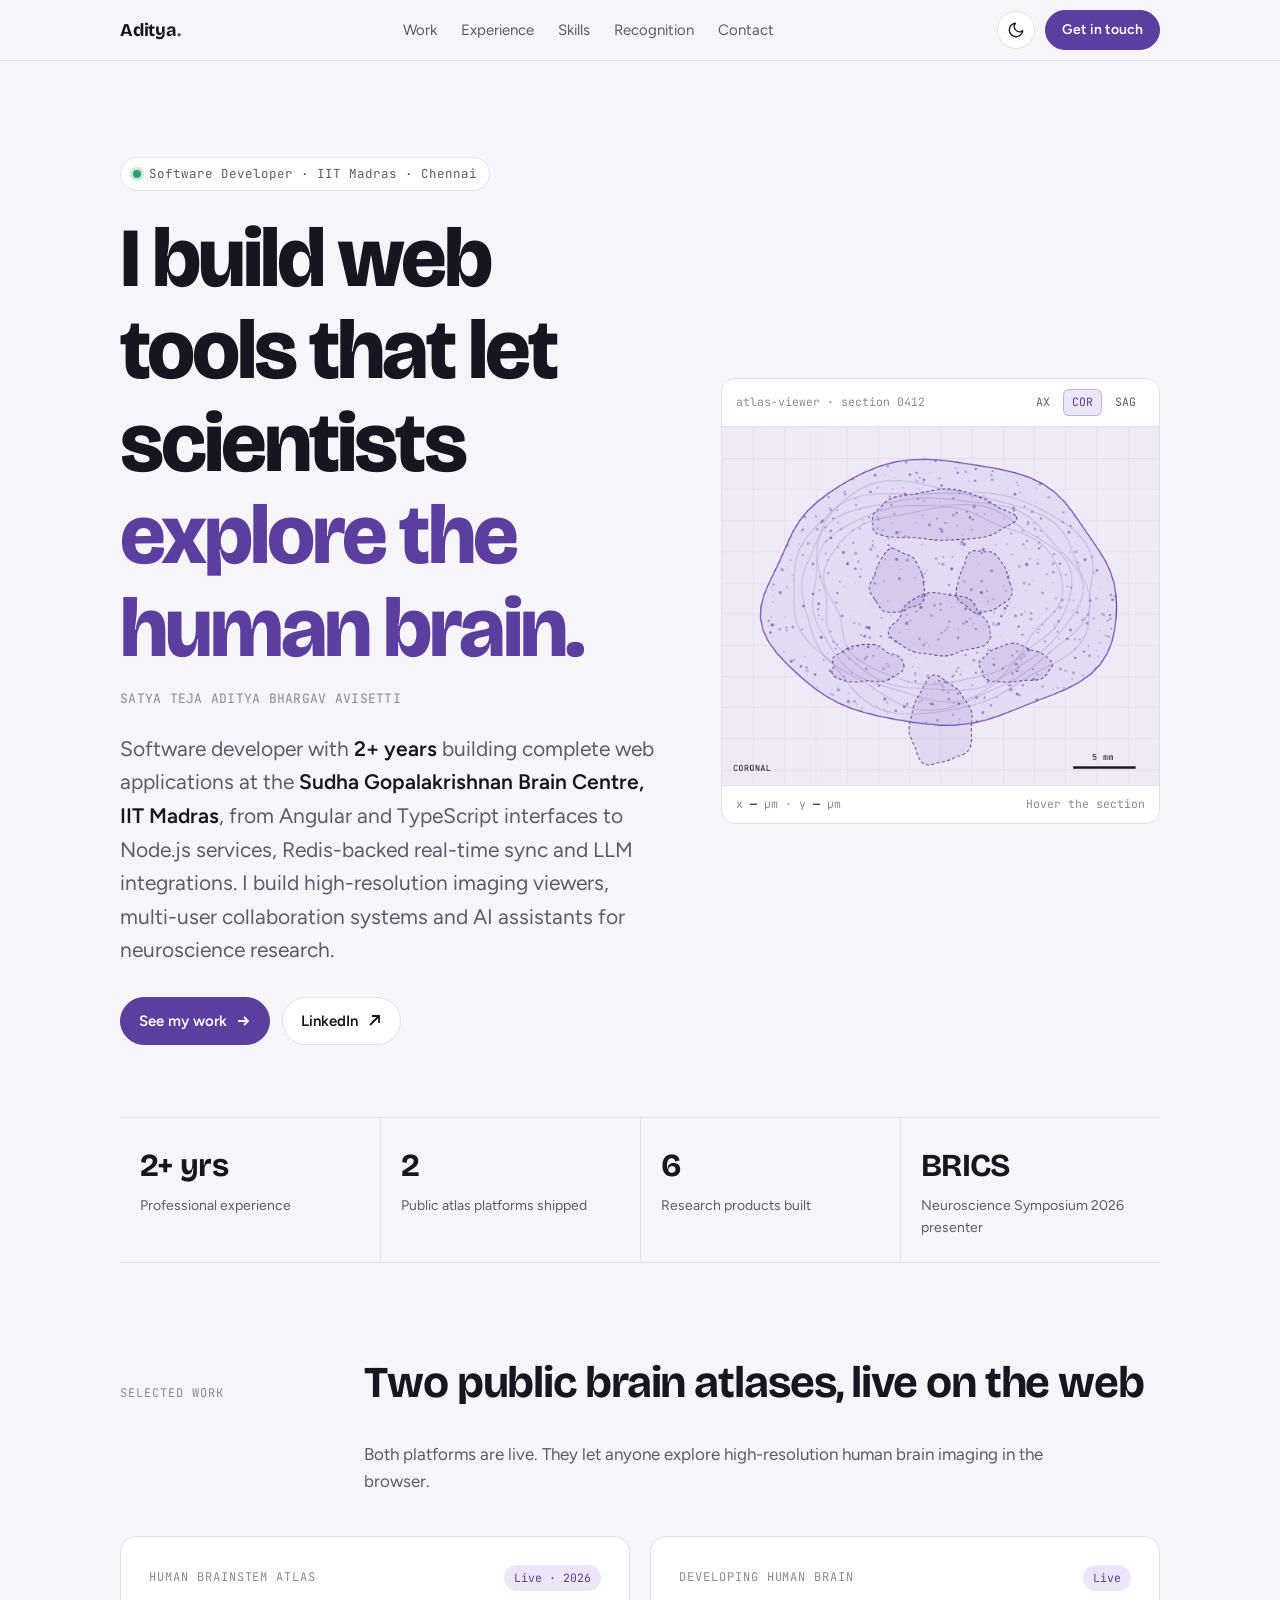
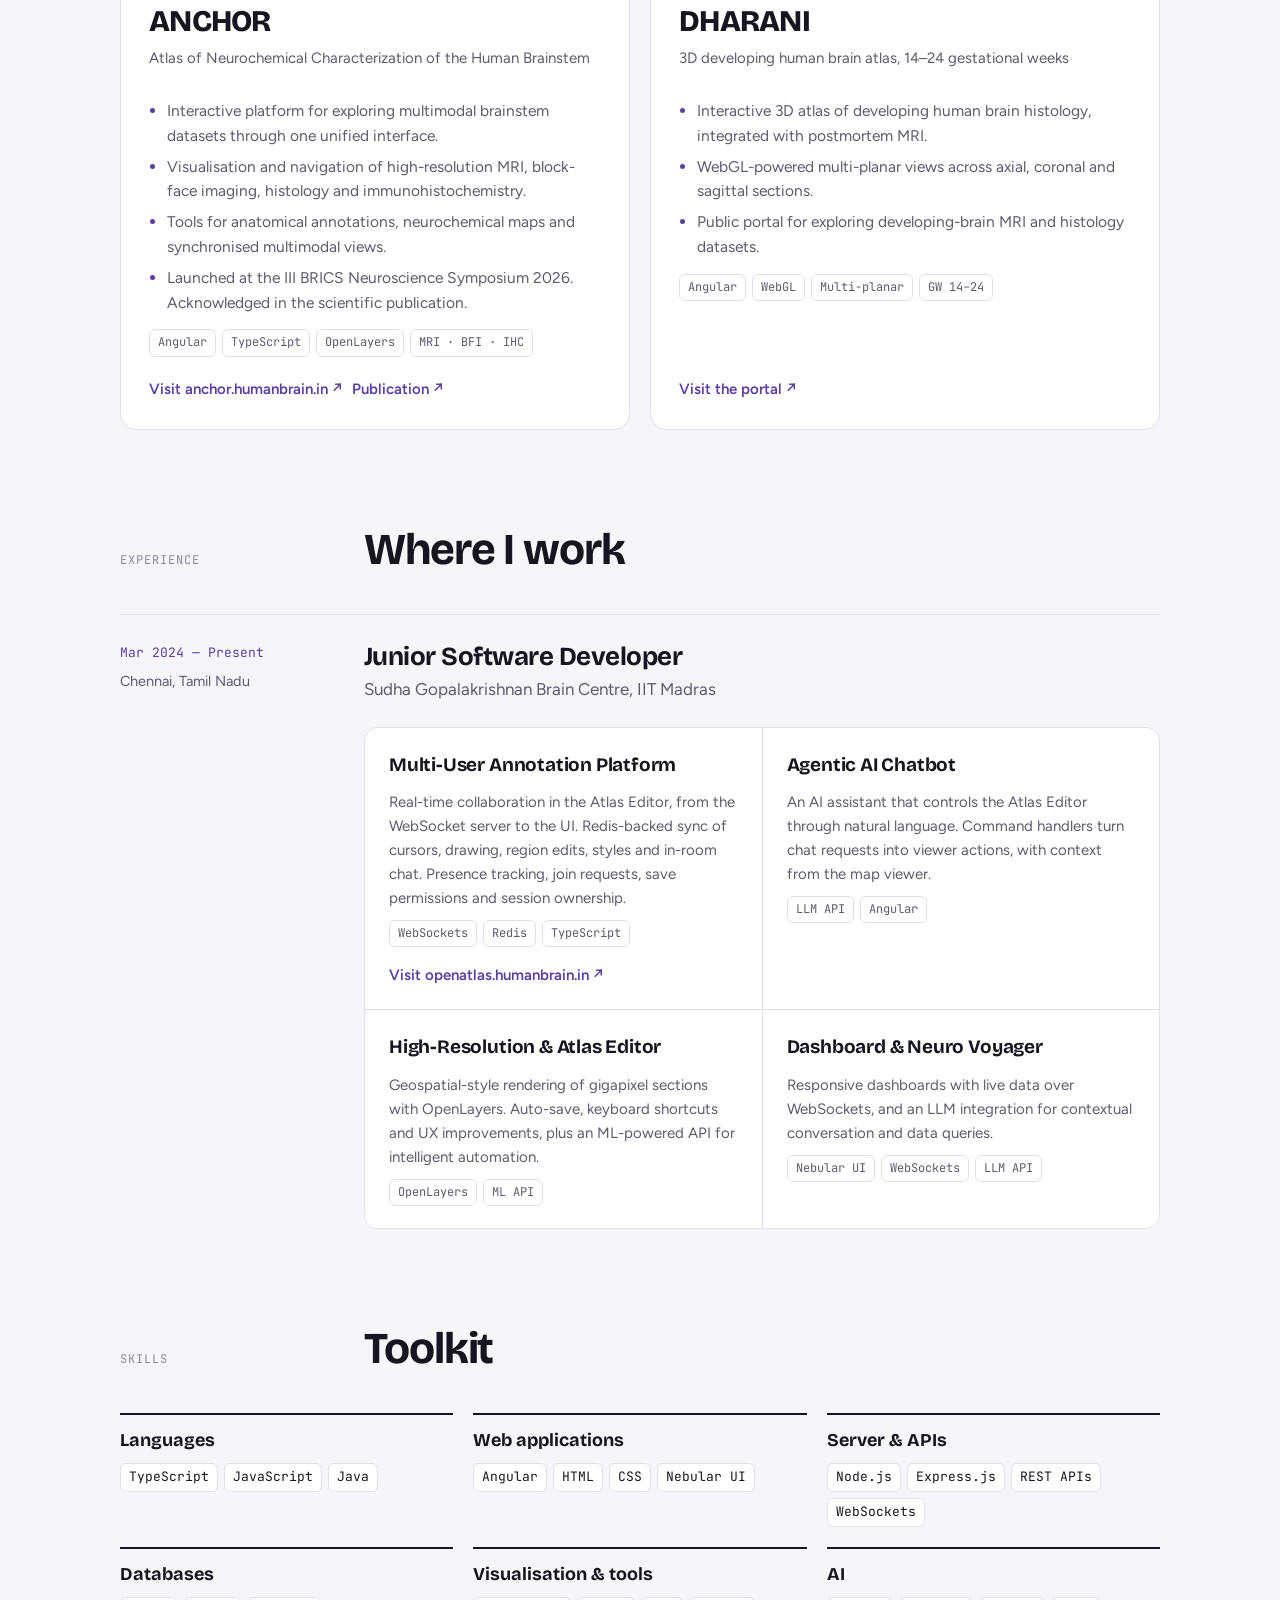
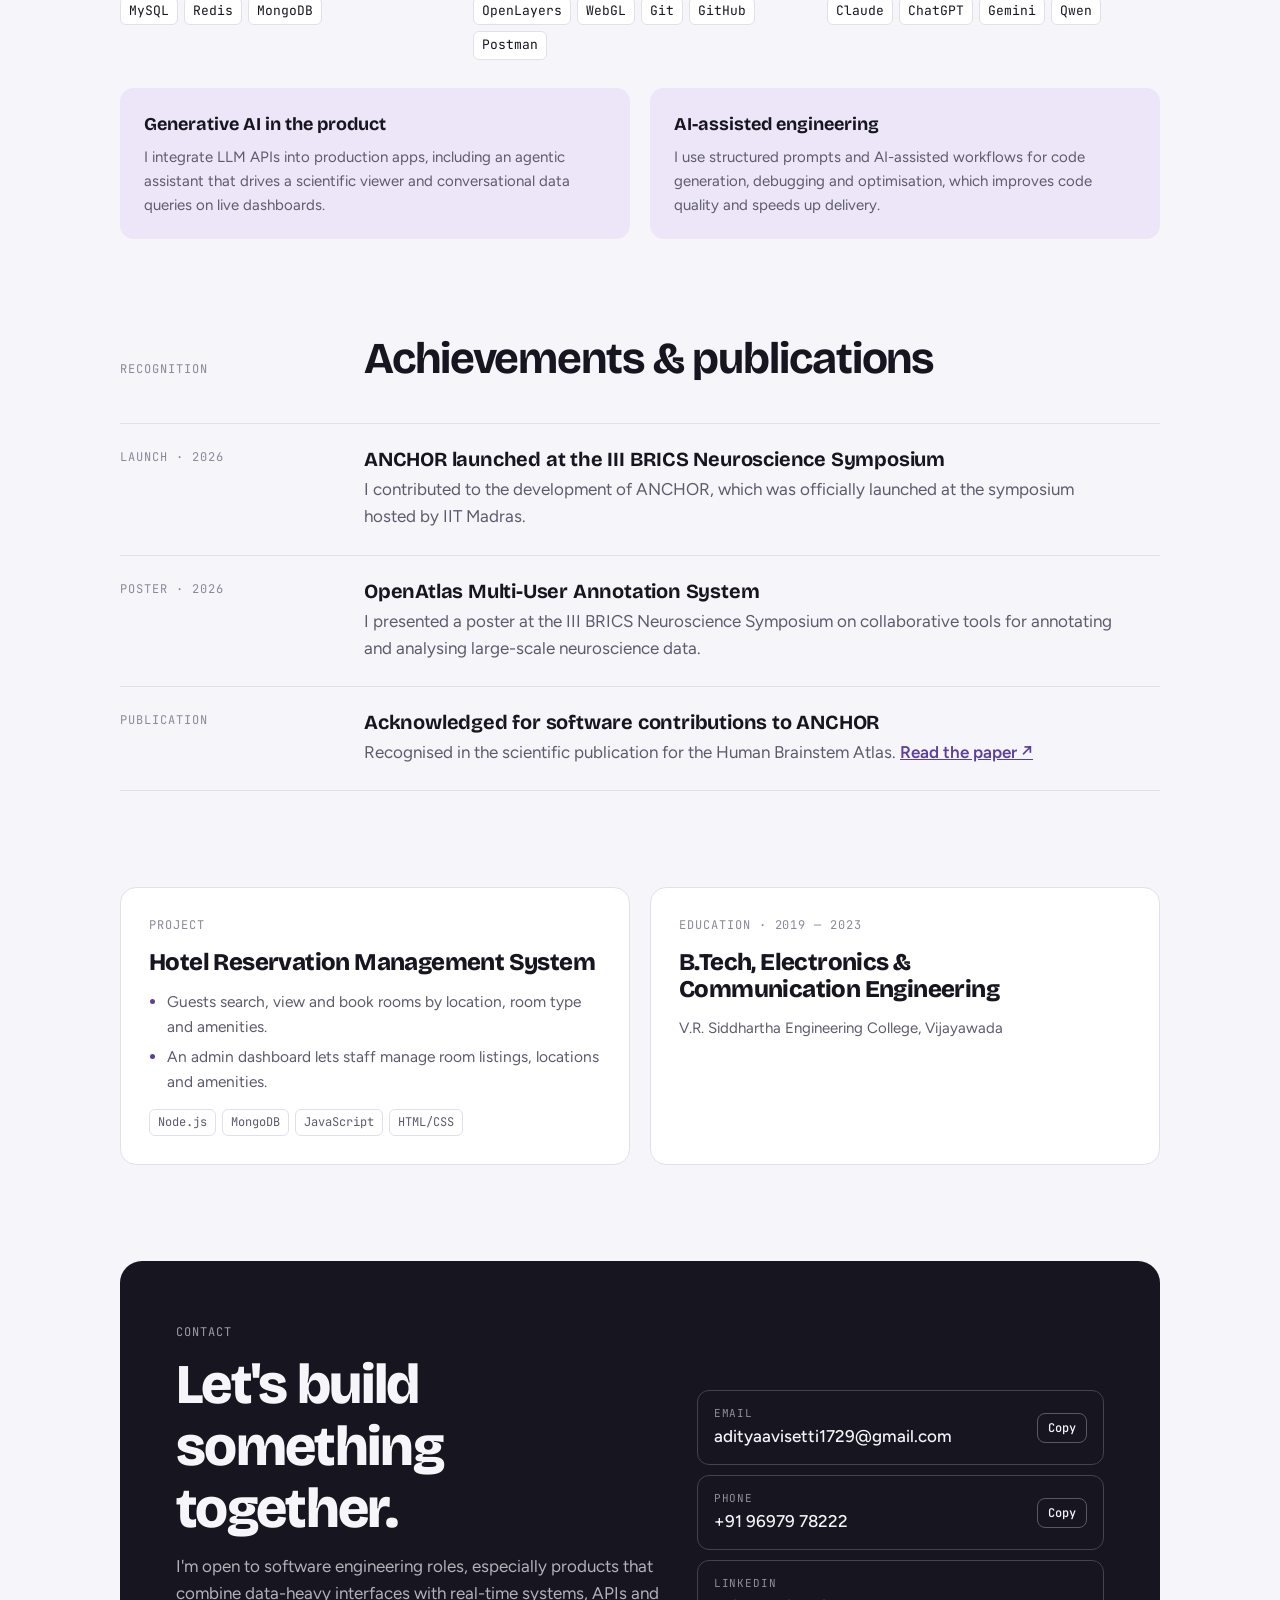
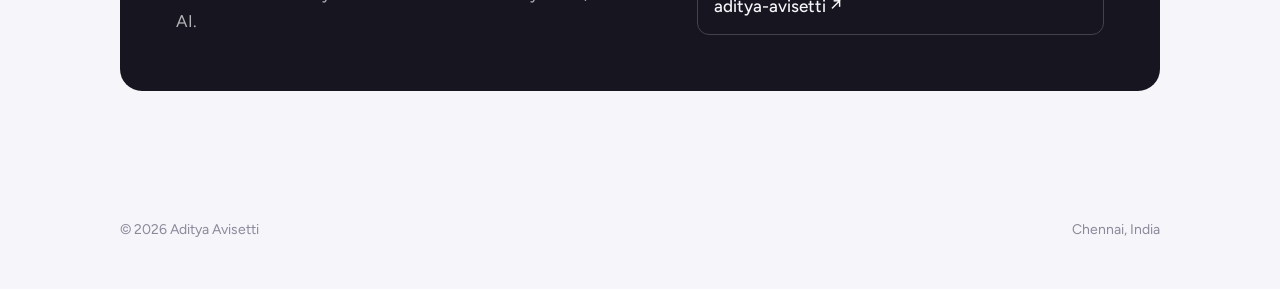
==== index.html @ 3a6e8592 "first commit" ====
<!doctype html>
<html lang="en">
<head>
<meta charset="utf-8">
<meta name="viewport" content="width=device-width, initial-scale=1, viewport-fit=cover">
<title>Aditya Avisetti</title>
<meta name="description" content="Aditya Avisetti — Software Developer building interactive brain atlas platforms at IIT Madras.">
<link rel="preconnect" href="https://fonts.googleapis.com">
<link rel="preconnect" href="https://fonts.gstatic.com" crossorigin>
<link rel="stylesheet" href="https://fonts.googleapis.com/css2?family=Bricolage+Grotesque:opsz,wght@12..96,500;12..96,700;12..96,800&family=Figtree:wght@400;500;600&family=JetBrains+Mono:wght@400;500&display=swap">
<style>
:root{
  --bg:#F6F5F9; --surface:#FFFFFF; --ink:#17151F; --muted:#5E5A6E; --faint:#8C889B;
  --line:#E2DFEA; --accent:#5B3E9E; --accent-soft:#ECE6F8; --accent-ink:#FFFFFF;
  --stain:#6B4FB8; --tissue:#EFEAF7; --tissue-2:#E3DAF3;
  --display:"Bricolage Grotesque", "Segoe UI", system-ui, sans-serif;
  --body:"Figtree", "Segoe UI", system-ui, sans-serif;
  --mono:"JetBrains Mono", ui-monospace, Consolas, monospace;
  --maxw:1120px;
}
@media (prefers-color-scheme: dark){
  :root:not([data-theme="light"]){
    color-scheme:dark;
    --bg:#111016; --surface:#1A1822; --ink:#ECEAF2; --muted:#A9A4B8; --faint:#7C778C;
    --line:#2C2937; --accent:#A993E6; --accent-soft:#2A2340; --accent-ink:#141119;
    --stain:#9C85E0; --tissue:#1E1A2B; --tissue-2:#282238;
  }
}
:root[data-theme="dark"]{
  color-scheme:dark;
  --bg:#111016; --surface:#1A1822; --ink:#ECEAF2; --muted:#A9A4B8; --faint:#7C778C;
  --line:#2C2937; --accent:#A993E6; --accent-soft:#2A2340; --accent-ink:#141119;
  --stain:#9C85E0; --tissue:#1E1A2B; --tissue-2:#282238;
}
*{box-sizing:border-box}
html{scroll-behavior:smooth}
@media (prefers-reduced-motion: reduce){html{scroll-behavior:auto}}
body{margin:0;background:var(--bg);color:var(--ink);font-family:var(--body);font-size:17px;line-height:1.6;-webkit-font-smoothing:antialiased}
a{color:inherit}
a:focus-visible,button:focus-visible{outline:2px solid var(--accent);outline-offset:3px;border-radius:4px}
.wrap{max-width:var(--maxw);margin:0 auto;padding-inline:clamp(16px,4vw,40px)}
.label{font-family:var(--mono);font-size:12px;letter-spacing:.08em;text-transform:uppercase;color:var(--faint)}
h1,h2,h3{font-family:var(--display);text-wrap:balance;margin:0;line-height:1.1}

/* nav */
.nav{position:sticky;top:env(safe-area-inset-top,0px);z-index:10;background:color-mix(in srgb,var(--bg) 86%,transparent);backdrop-filter:blur(10px);border-bottom:1px solid var(--line)}
.nav .wrap{display:flex;align-items:center;justify-content:space-between;gap:16px;height:60px}
.brand{font-family:var(--display);font-weight:700;font-size:18px;text-decoration:none;letter-spacing:-.01em}
.brand span{color:var(--accent)}
.nav ul{display:flex;gap:24px;list-style:none;margin:0;padding:0;font-size:15px}
.nav ul a{text-decoration:none;color:var(--muted)}
.nav ul a:hover{color:var(--ink)}
.nav-right{display:flex;align-items:center;gap:10px}
.theme{width:38px;height:38px;border-radius:50%;border:1px solid var(--line);background:var(--surface);color:var(--ink);display:grid;place-items:center;cursor:pointer;padding:0;transition:border-color .15s}
.theme:hover{border-color:var(--accent)}
.theme svg{width:18px;height:18px}
.theme .sun{display:none}
:root[data-theme="dark"] .theme .sun{display:block}
:root[data-theme="dark"] .theme .moon{display:none}
@media (prefers-color-scheme: dark){:root:not([data-theme="light"]) .theme .sun{display:block}:root:not([data-theme="light"]) .theme .moon{display:none}}
@media (max-width:720px){.nav ul{display:none}}

/* buttons */
.btn{display:inline-flex;align-items:center;gap:8px;padding:11px 18px;border-radius:999px;font-weight:600;font-size:15px;text-decoration:none;border:1px solid var(--line);background:var(--surface);color:var(--ink);cursor:pointer;font-family:var(--body);transition:border-color .15s,transform .15s}
.btn:hover{border-color:var(--accent);transform:translateY(-1px)}
.btn.primary{background:var(--accent);color:var(--accent-ink);border-color:var(--accent)}
.btn svg{width:16px;height:16px}

/* hero */
.hero{padding-block:clamp(48px,8vw,96px) clamp(40px,6vw,72px)}
.hero-grid{display:grid;grid-template-columns:1.1fr .9fr;gap:clamp(32px,5vw,64px);align-items:center}
@media (max-width:880px){.hero-grid{grid-template-columns:1fr}}
.status{display:inline-flex;align-items:center;gap:8px;font-family:var(--mono);font-size:12.5px;color:var(--muted);padding:6px 12px;border:1px solid var(--line);border-radius:999px;background:var(--surface)}
.status i{width:8px;height:8px;border-radius:50%;background:#2E9E6B;box-shadow:0 0 0 3px color-mix(in srgb,#2E9E6B 25%,transparent)}
.hero h1{font-size:clamp(44px,7.4vw,84px);font-weight:800;letter-spacing:-.035em;margin-top:22px}
.hero h1 em{font-style:normal;color:var(--accent)}
.fullname{font-family:var(--mono);font-size:13px;color:var(--faint);margin-top:14px;letter-spacing:.02em}
.lede{font-size:clamp(18px,2vw,21px);color:var(--muted);max-width:34em;margin:22px 0 0}
.lede strong{color:var(--ink);font-weight:600}
.cta{display:flex;flex-wrap:wrap;gap:12px;margin-top:30px}

/* slide viewer */
.viewer{border:1px solid var(--line);border-radius:14px;background:var(--surface);overflow:hidden;max-width:100%}
.viewer-bar{display:flex;align-items:center;justify-content:space-between;gap:12px;padding:10px 14px;border-bottom:1px solid var(--line);font-family:var(--mono);font-size:11.5px;color:var(--faint)}
.planes{display:flex;gap:4px}
.planes button{font:inherit;color:var(--muted);background:none;border:1px solid transparent;border-radius:6px;padding:3px 8px;cursor:pointer}
.planes button[aria-pressed="true"]{background:var(--accent-soft);color:var(--accent);border-color:color-mix(in srgb,var(--accent) 30%,transparent)}
.viewer canvas{display:block;width:100%;aspect-ratio:1/0.82;cursor:crosshair;background:var(--tissue)}
.viewer-foot{display:flex;justify-content:space-between;gap:12px;padding:9px 14px;border-top:1px solid var(--line);font-family:var(--mono);font-size:11.5px;color:var(--faint);font-variant-numeric:tabular-nums}
.viewer-foot b{color:var(--ink);font-weight:500}

/* stats strip */
.facts{display:grid;grid-template-columns:repeat(4,1fr);border-top:1px solid var(--line);border-bottom:1px solid var(--line)}
.fact{padding:22px 20px;display:flex;flex-direction:column;gap:4px}
.fact + .fact{border-left:1px solid var(--line)}
.fact b{font-family:var(--display);font-size:clamp(24px,3vw,32px);font-weight:700;letter-spacing:-.02em}
.fact span{font-size:14px;color:var(--muted)}
@media (max-width:720px){.facts{grid-template-columns:1fr 1fr}.fact:nth-child(3){border-left:0}.fact:nth-child(n+3){border-top:1px solid var(--line)}}

/* sections */
section.block{padding-block:clamp(56px,8vw,96px)}
.head{display:grid;grid-template-columns:220px 1fr;gap:24px;margin-bottom:40px;align-items:baseline}
.head h2{font-size:clamp(30px,4vw,44px);font-weight:700;letter-spacing:-.025em}
.head p{grid-column:2;color:var(--muted);margin:10px 0 0;max-width:40em}
@media (max-width:720px){.head{grid-template-columns:1fr;gap:8px}.head p{grid-column:1}}

/* featured work */
.work{display:grid;grid-template-columns:1fr 1fr;gap:20px}
@media (max-width:820px){.work{grid-template-columns:1fr}}
.card{background:var(--surface);border:1px solid var(--line);border-radius:16px;padding:28px;display:flex;flex-direction:column;gap:14px;transition:border-color .2s}
.card:hover{border-color:color-mix(in srgb,var(--accent) 45%,var(--line))}
.card .top{display:flex;justify-content:space-between;align-items:center;gap:12px}
.pill{font-family:var(--mono);font-size:11.5px;padding:4px 10px;border-radius:999px;background:var(--accent-soft);color:var(--accent);white-space:nowrap}
.card h3{font-size:30px;font-weight:800;letter-spacing:-.025em}
.card .sub{color:var(--muted);font-size:15px;margin-top:-6px}
.card ul{margin:0;padding-left:18px;color:var(--muted);display:grid;gap:6px;font-size:15.5px}
.card ul li::marker{color:var(--accent)}
.tags{display:flex;flex-wrap:wrap;gap:6px}
.tag{font-family:var(--mono);font-size:12px;color:var(--muted);border:1px solid var(--line);border-radius:6px;padding:3px 8px}
.links{display:flex;flex-wrap:wrap;gap:10px;margin-top:auto;padding-top:6px}
.links a{font-weight:600;font-size:15px;color:var(--accent);text-decoration:none;display:inline-flex;align-items:center;gap:6px}
.links a:hover{text-decoration:underline;text-underline-offset:3px}

/* experience */
.role{display:grid;grid-template-columns:220px 1fr;gap:24px;border-top:1px solid var(--line);padding-top:28px}
@media (max-width:720px){.role{grid-template-columns:1fr;gap:10px}}
.role-meta .when{font-family:var(--mono);font-size:13px;color:var(--accent)}
.role-meta .where{color:var(--muted);font-size:14.5px;margin-top:6px}
.role h3{font-size:26px;font-weight:700;letter-spacing:-.02em}
.role .org{color:var(--muted);margin-top:4px}
.modules{display:grid;grid-template-columns:1fr 1fr;gap:1px;background:var(--line);border:1px solid var(--line);border-radius:14px;overflow:hidden;margin-top:24px}
@media (max-width:820px){.modules{grid-template-columns:1fr}}
.module{background:var(--surface);padding:22px 24px;display:flex;flex-direction:column;gap:10px}
.module h4{margin:0;font-family:var(--display);font-size:19px;font-weight:700;letter-spacing:-.01em}
.module p{margin:0;color:var(--muted);font-size:15px}

/* skills */
.skills{display:grid;grid-template-columns:repeat(3,1fr);gap:20px}
@media (max-width:880px){.skills{grid-template-columns:1fr 1fr}}
@media (max-width:560px){.skills{grid-template-columns:1fr}}
.skill{border-top:2px solid var(--ink);padding-top:16px}
.skill h3{font-size:18px;font-weight:700;margin-bottom:12px}
.skill .tags .tag{font-size:13px;color:var(--ink);background:var(--surface)}
.ai{margin-top:28px;display:grid;grid-template-columns:1fr 1fr;gap:20px}
@media (max-width:720px){.ai{grid-template-columns:1fr}}
.ai div{background:var(--accent-soft);border-radius:14px;padding:22px 24px}
.ai h4{margin:0 0 6px;font-family:var(--display);font-size:18px}
.ai p{margin:0;color:var(--muted);font-size:15px}

/* recognition */
.recog{display:grid;gap:0}
.rec{display:grid;grid-template-columns:220px 1fr;gap:24px;padding-block:24px;border-top:1px solid var(--line)}
.rec:last-child{border-bottom:1px solid var(--line)}
@media (max-width:720px){.rec{grid-template-columns:1fr;gap:6px}}
.rec h3{font-size:20px;font-weight:700;letter-spacing:-.01em}
.rec p{margin:6px 0 0;color:var(--muted);max-width:44em}
.rec a{color:var(--accent);font-weight:600}

/* side project + edu */
.duo{display:grid;grid-template-columns:1fr 1fr;gap:20px}
@media (max-width:820px){.duo{grid-template-columns:1fr}}

/* contact */
.contact{background:var(--ink);color:var(--bg);border-radius:22px;padding:clamp(28px,5vw,56px);display:grid;grid-template-columns:1.2fr 1fr;gap:32px;align-items:end}
@media (max-width:820px){.contact{grid-template-columns:1fr}}
.contact h2{font-size:clamp(34px,5vw,56px);font-weight:800;letter-spacing:-.03em}
.contact p{color:color-mix(in srgb,var(--bg) 70%,var(--ink));margin:14px 0 0;max-width:30em}
.clist{display:grid;gap:10px}
.crow{display:flex;align-items:center;justify-content:space-between;gap:12px;padding:14px 16px;border:1px solid color-mix(in srgb,var(--bg) 20%,var(--ink));border-radius:12px;min-width:0}
.crow .k{font-family:var(--mono);font-size:11px;letter-spacing:.08em;text-transform:uppercase;color:color-mix(in srgb,var(--bg) 55%,var(--ink))}
.crow .v{font-weight:500;overflow-wrap:anywhere;user-select:all}
.crow a.v{user-select:auto;text-decoration:none}
.crow a.v:hover{text-decoration:underline}
.copy{flex:none;font:500 12px var(--mono);background:none;color:var(--bg);border:1px solid color-mix(in srgb,var(--bg) 30%,var(--ink));border-radius:8px;padding:6px 10px;cursor:pointer}
.copy:hover{border-color:var(--bg)}
footer{padding-block:32px 48px;color:var(--faint);font-size:14px;display:flex;justify-content:space-between;flex-wrap:wrap;gap:12px}

.reveal{animation:rise .7s cubic-bezier(.2,.7,.2,1) both}
.reveal.d2{animation-delay:.08s}.reveal.d3{animation-delay:.16s}.reveal.d4{animation-delay:.24s}
@keyframes rise{from{transform:translateY(14px);opacity:.001}to{transform:none;opacity:1}}
@media (prefers-reduced-motion: reduce){.reveal{animation:none}}
</style>
</head>
<body>

<nav class="nav" aria-label="Primary">
  <div class="wrap">
    <a class="brand" href="#top">Aditya<span>.</span></a>
    <ul>
      <li><a href="#work">Work</a></li>
      <li><a href="#experience">Experience</a></li>
      <li><a href="#skills">Skills</a></li>
      <li><a href="#recognition">Recognition</a></li>
      <li><a href="#contact">Contact</a></li>
    </ul>
    <div class="nav-right">
      <button class="theme" type="button" id="theme-toggle" aria-label="Switch between light and dark theme">
        <svg class="moon" viewBox="0 0 24 24" fill="none" stroke="currentColor" stroke-width="1.8" stroke-linecap="round" stroke-linejoin="round"><path d="M21 12.8A9 9 0 1 1 11.2 3a7 7 0 0 0 9.8 9.8z"/></svg>
        <svg class="sun" viewBox="0 0 24 24" fill="none" stroke="currentColor" stroke-width="1.8" stroke-linecap="round"><circle cx="12" cy="12" r="4.2"/><path d="M12 2v2.2M12 19.8V22M4.2 4.2l1.6 1.6M18.2 18.2l1.6 1.6M2 12h2.2M19.8 12H22M4.2 19.8l1.6-1.6M18.2 5.8l1.6-1.6"/></svg>
      </button>
      <a class="btn primary" href="#contact" style="padding:8px 16px;font-size:14px">Get in touch</a>
    </div>
  </div>
</nav>

<header class="hero" id="top">
  <div class="wrap hero-grid">
    <div>
      <div class="status reveal"><i></i> Software Developer · IIT Madras · Chennai</div>
      <h1 class="reveal d2">I build web tools that let scientists <em>explore the human brain.</em></h1>
      <p class="fullname reveal d3">SATYA TEJA ADITYA BHARGAV AVISETTI</p>
      <p class="lede reveal d3">Software developer with <strong>2+ years</strong> building complete web applications at the <strong>Sudha Gopalakrishnan Brain Centre, IIT Madras</strong>, from Angular and TypeScript interfaces to Node.js services, Redis-backed real-time sync and LLM integrations. I build high-resolution imaging viewers, multi-user collaboration systems and AI assistants for neuroscience research.</p>
      <div class="cta reveal d4">
        <a class="btn primary" href="#work">See my work
          <svg viewBox="0 0 16 16" fill="none" stroke="currentColor" stroke-width="1.8"><path d="M3 8h10M9 4l4 4-4 4"/></svg></a>
        <a class="btn" href="https://linkedin.com/in/aditya-avisetti-073b13204/" target="_blank" rel="noopener">LinkedIn
          <svg viewBox="0 0 16 16" fill="none" stroke="currentColor" stroke-width="1.8"><path d="M6 3h7v7M13 3 4 12"/></svg></a>
      </div>
    </div>

    <figure class="viewer reveal d3" style="margin:0" aria-label="Interactive illustration of a brain section viewer">
      <div class="viewer-bar">
        <span>atlas-viewer · section 0412</span>
        <div class="planes" role="group" aria-label="Plane">
          <button type="button" id="p-ax" aria-pressed="false" data-plane="0">AX</button>
          <button type="button" id="p-cor" aria-pressed="true" data-plane="1">COR</button>
          <button type="button" id="p-sag" aria-pressed="false" data-plane="2">SAG</button>
        </div>
      </div>
      <canvas id="slide" width="560" height="460"></canvas>
      <div class="viewer-foot">
        <span>x <b id="cx">—</b> µm · y <b id="cy">—</b> µm</span>
        <span id="region">Hover the section</span>
      </div>
    </figure>
  </div>
</header>

<div class="wrap">
  <div class="facts">
    <div class="fact"><b>2+ yrs</b><span>Professional experience</span></div>
    <div class="fact"><b>2</b><span>Public atlas platforms shipped</span></div>
    <div class="fact"><b>6</b><span>Research products built</span></div>
    <div class="fact"><b>BRICS</b><span>Neuroscience Symposium 2026 presenter</span></div>
  </div>
</div>

<main>
<section class="block" id="work">
  <div class="wrap">
    <div class="head">
      <span class="label">Selected work</span>
      <div>
        <h2>Two public brain atlases, live on the web</h2>
      </div>
      <p>Both platforms are live. They let anyone explore high-resolution human brain imaging in the browser.</p>
    </div>
    <div class="work">
      <article class="card">
        <div class="top"><span class="label">Human Brainstem Atlas</span><span class="pill">Live · 2026</span></div>
        <h3>ANCHOR</h3>
        <p class="sub">Atlas of Neurochemical Characterization of the Human Brainstem</p>
        <ul>
          <li>Interactive platform for exploring multimodal brainstem datasets through one unified interface.</li>
          <li>Visualisation and navigation of high-resolution MRI, block-face imaging, histology and immunohistochemistry.</li>
          <li>Tools for anatomical annotations, neurochemical maps and synchronised multimodal views.</li>
          <li>Launched at the III BRICS Neuroscience Symposium 2026. Acknowledged in the scientific publication.</li>
        </ul>
        <div class="tags"><span class="tag">Angular</span><span class="tag">TypeScript</span><span class="tag">OpenLayers</span><span class="tag">MRI · BFI · IHC</span></div>
        <div class="links">
          <a href="https://anchor.humanbrain.in/" target="_blank" rel="noopener">Visit anchor.humanbrain.in ↗</a>
          <a href="https://doi.org/10.64898/2026.06.03.727794" target="_blank" rel="noopener">Publication ↗</a>
        </div>
      </article>
      <article class="card">
        <div class="top"><span class="label">Developing Human Brain</span><span class="pill">Live</span></div>
        <h3>DHARANI</h3>
        <p class="sub">3D developing human brain atlas, 14–24 gestational weeks</p>
        <ul>
          <li>Interactive 3D atlas of developing human brain histology, integrated with postmortem MRI.</li>
          <li>WebGL-powered multi-planar views across axial, coronal and sagittal sections.</li>
          <li>Public portal for exploring developing-brain MRI and histology datasets.</li>
        </ul>
        <div class="tags"><span class="tag">Angular</span><span class="tag">WebGL</span><span class="tag">Multi-planar</span><span class="tag">GW 14–24</span></div>
        <div class="links">
          <a href="https://brainportal.humanbrain.in/publicview/index.html" target="_blank" rel="noopener">Visit the portal ↗</a>
        </div>
      </article>
    </div>
  </div>
</section>

<section class="block" id="experience" style="padding-top:0">
  <div class="wrap">
    <div class="head">
      <span class="label">Experience</span>
      <h2>Where I work</h2>
    </div>
    <div class="role">
      <div class="role-meta">
        <div class="when">Mar 2024 — Present</div>
        <div class="where">Chennai, Tamil Nadu</div>
      </div>
      <div>
        <h3>Junior Software Developer</h3>
        <div class="org">Sudha Gopalakrishnan Brain Centre, IIT Madras</div>
        <div class="modules">
          <div class="module">
            <h4>Multi-User Annotation Platform</h4>
            <p>Real-time collaboration in the Atlas Editor, from the WebSocket server to the UI. Redis-backed sync of cursors, drawing, region edits, styles and in-room chat. Presence tracking, join requests, save permissions and session ownership.</p>
            <div class="tags"><span class="tag">WebSockets</span><span class="tag">Redis</span><span class="tag">TypeScript</span></div>
            <div class="links"><a href="https://openatlas.humanbrain.in/" target="_blank" rel="noopener">Visit openatlas.humanbrain.in ↗</a></div>
          </div>
          <div class="module">
            <h4>Agentic AI Chatbot</h4>
            <p>An AI assistant that controls the Atlas Editor through natural language. Command handlers turn chat requests into viewer actions, with context from the map viewer.</p>
            <div class="tags"><span class="tag">LLM API</span><span class="tag">Angular</span></div>
          </div>
          <div class="module">
            <h4>High-Resolution &amp; Atlas Editor</h4>
            <p>Geospatial-style rendering of gigapixel sections with OpenLayers. Auto-save, keyboard shortcuts and UX improvements, plus an ML-powered API for intelligent automation.</p>
            <div class="tags"><span class="tag">OpenLayers</span><span class="tag">ML API</span></div>
          </div>
          <div class="module">
            <h4>Dashboard &amp; Neuro Voyager</h4>
            <p>Responsive dashboards with live data over WebSockets, and an LLM integration for contextual conversation and data queries.</p>
            <div class="tags"><span class="tag">Nebular UI</span><span class="tag">WebSockets</span><span class="tag">LLM API</span></div>
          </div>
        </div>
      </div>
    </div>
  </div>
</section>

<section class="block" id="skills" style="padding-top:0">
  <div class="wrap">
    <div class="head">
      <span class="label">Skills</span>
      <h2>Toolkit</h2>
    </div>
    <div class="skills">
      <div class="skill"><h3>Languages</h3><div class="tags"><span class="tag">TypeScript</span><span class="tag">JavaScript</span><span class="tag">Java</span></div></div>
      <div class="skill"><h3>Web applications</h3><div class="tags"><span class="tag">Angular</span><span class="tag">HTML</span><span class="tag">CSS</span><span class="tag">Nebular UI</span></div></div>
      <div class="skill"><h3>Server &amp; APIs</h3><div class="tags"><span class="tag">Node.js</span><span class="tag">Express.js</span><span class="tag">REST APIs</span><span class="tag">WebSockets</span></div></div>
      <div class="skill"><h3>Databases</h3><div class="tags"><span class="tag">MySQL</span><span class="tag">Redis</span><span class="tag">MongoDB</span></div></div>
      <div class="skill"><h3>Visualisation &amp; tools</h3><div class="tags"><span class="tag">OpenLayers</span><span class="tag">WebGL</span><span class="tag">Git</span><span class="tag">GitHub</span><span class="tag">Postman</span></div></div>
      <div class="skill"><h3>AI</h3><div class="tags"><span class="tag">Claude</span><span class="tag">ChatGPT</span><span class="tag">Gemini</span><span class="tag">Qwen</span></div></div>
    </div>
    <div class="ai">
      <div><h4>Generative AI in the product</h4><p>I integrate LLM APIs into production apps, including an agentic assistant that drives a scientific viewer and conversational data queries on live dashboards.</p></div>
      <div><h4>AI-assisted engineering</h4><p>I use structured prompts and AI-assisted workflows for code generation, debugging and optimisation, which improves code quality and speeds up delivery.</p></div>
    </div>
  </div>
</section>

<section class="block" id="recognition" style="padding-top:0">
  <div class="wrap">
    <div class="head">
      <span class="label">Recognition</span>
      <h2>Achievements &amp; publications</h2>
    </div>
    <div class="recog">
      <div class="rec">
        <span class="label">Launch · 2026</span>
        <div><h3>ANCHOR launched at the III BRICS Neuroscience Symposium</h3>
        <p>I contributed to the development of ANCHOR, which was officially launched at the symposium hosted by IIT Madras.</p></div>
      </div>
      <div class="rec">
        <span class="label">Poster · 2026</span>
        <div><h3>OpenAtlas Multi-User Annotation System</h3>
        <p>I presented a poster at the III BRICS Neuroscience Symposium on collaborative tools for annotating and analysing large-scale neuroscience data.</p></div>
      </div>
      <div class="rec">
        <span class="label">Publication</span>
        <div><h3>Acknowledged for software contributions to ANCHOR</h3>
        <p>Recognised in the scientific publication for the Human Brainstem Atlas. <a href="https://doi.org/10.64898/2026.06.03.727794" target="_blank" rel="noopener">Read the paper ↗</a></p></div>
      </div>
    </div>
  </div>
</section>

<section class="block" style="padding-top:0">
  <div class="wrap duo">
    <article class="card">
      <span class="label">Project</span>
      <h3 style="font-size:24px">Hotel Reservation Management System</h3>
      <ul>
        <li>Guests search, view and book rooms by location, room type and amenities.</li>
        <li>An admin dashboard lets staff manage room listings, locations and amenities.</li>
      </ul>
      <div class="tags"><span class="tag">Node.js</span><span class="tag">MongoDB</span><span class="tag">JavaScript</span><span class="tag">HTML/CSS</span></div>
    </article>
    <article class="card">
      <span class="label">Education · 2019 — 2023</span>
      <h3 style="font-size:24px">B.Tech, Electronics &amp; Communication Engineering</h3>
      <p class="sub" style="margin:0">V.R. Siddhartha Engineering College, Vijayawada</p>
    </article>
  </div>
</section>

<section class="block" id="contact" style="padding-top:0">
  <div class="wrap">
    <div class="contact">
      <div>
        <span class="label" style="color:inherit;opacity:.6">Contact</span>
        <h2 style="margin-top:10px">Let's build something together.</h2>
        <p>I'm open to software engineering roles, especially products that combine data-heavy interfaces with real-time systems, APIs and AI.</p>
      </div>
      <div class="clist">
        <div class="crow"><div><div class="k">Email</div><div class="v" id="email">adityaavisetti1729@gmail.com</div></div><button class="copy" type="button" data-copy="email">Copy</button></div>
        <div class="crow"><div><div class="k">Phone</div><div class="v" id="phone">+91 96979 78222</div></div><button class="copy" type="button" data-copy="phone">Copy</button></div>
        <div class="crow"><div><div class="k">LinkedIn</div><a class="v" href="https://linkedin.com/in/aditya-avisetti-073b13204/" target="_blank" rel="noopener">aditya-avisetti ↗</a></div></div>
      </div>
    </div>
  </div>
</section>
</main>

<div class="wrap">
  <footer><span>© 2026 Aditya Avisetti</span><span>Chennai, India</span></footer>
</div>

<script>
(function(){
  // theme toggle
  var root=document.documentElement;
  try{var saved=localStorage.getItem('theme');if(saved==='light'||saved==='dark')root.setAttribute('data-theme',saved)}catch(e){}
  function isDark(){var t=root.getAttribute('data-theme');return t?t==='dark':matchMedia('(prefers-color-scheme: dark)').matches}
  document.getElementById('theme-toggle').addEventListener('click',function(){
    var next=isDark()?'light':'dark';root.setAttribute('data-theme',next);
    try{localStorage.setItem('theme',next)}catch(e){}
  });

  // copy buttons
  document.querySelectorAll('.copy').forEach(function(b){
    b.addEventListener('click',function(){
      var el=document.getElementById(b.dataset.copy), txt=el.textContent.trim();
      var done=function(){b.textContent='Copied';setTimeout(function(){b.textContent='Copy'},1600)};
      var fallback=function(){var r=document.createRange();r.selectNodeContents(el);var s=getSelection();s.removeAllRanges();s.addRange(r);b.textContent='Selected';setTimeout(function(){b.textContent='Copy'},1600)};
      try{navigator.clipboard.writeText(txt).then(done,fallback)}catch(e){fallback()}
    });
  });

  // slide viewer
  var cv=document.getElementById('slide'), ctx=cv.getContext('2d');
  var W=560,H=460,plane=1,mouse=null;
  var dpr=Math.min(window.devicePixelRatio||1,2);
  cv.width=W*dpr;cv.height=H*dpr;ctx.scale(dpr,dpr);
  function css(n){return getComputedStyle(document.documentElement).getPropertyValue(n).trim()}
  function rng(seed){return function(){seed=(seed*16807)%2147483647;return (seed-1)/2147483646}}

  // region outlines per plane: [name, cx, cy, rx, ry, wobble seed]
  var planes=[
    {name:'Axial',outer:[280,230,215,185],regions:[['Frontal cortex',280,110,120,55,3],['Thalamus',280,235,60,42,7],['Occipital cortex',280,360,105,45,11],['Lateral ventricle',225,210,22,55,5],['Lateral ventricle',335,210,22,55,6]]},
    {name:'Coronal',outer:[280,215,225,170],regions:[['Cingulate cortex',280,115,90,32,4],['Caudate nucleus',225,200,34,40,8],['Caudate nucleus',335,200,34,40,9],['Thalamus',280,255,62,40,2],['Hippocampus',185,305,46,24,12],['Hippocampus',375,305,46,24,13],['Brainstem',280,380,40,55,14]]},
    {name:'Sagittal',outer:[270,205,230,160],regions:[['Corpus callosum',270,175,120,20,21],['Thalamus',290,225,50,34,22],['Cerebellum',400,320,70,50,23],['Brainstem',320,350,32,70,24],['Frontal cortex',120,190,70,80,25]]}
  ];
  function blob(cx,cy,rx,ry,seed,wob){
    var r=rng(seed*997+13), k=[r()*6,r()*6,r()*6], pts=[];
    for(var i=0;i<=72;i++){var t=i/72*Math.PI*2;
      var w=1+wob*(Math.sin(3*t+k[0])*.5+Math.sin(5*t+k[1])*.3+Math.sin(8*t+k[2])*.2);
      pts.push([cx+Math.cos(t)*rx*w,cy+Math.sin(t)*ry*w])}
    return pts;
  }
  function path(p){ctx.beginPath();ctx.moveTo(p[0][0],p[0][1]);for(var i=1;i<p.length;i++)ctx.lineTo(p[i][0],p[i][1]);ctx.closePath()}
  function inside(p,x,y){var c=false;for(var i=0,j=p.length-1;i<p.length;j=i++){var a=p[i],b=p[j];if((a[1]>y)!=(b[1]>y)&&x<(b[0]-a[0])*(y-a[1])/(b[1]-a[1])+a[0])c=!c}return c}

  var cache={};
  function build(pi){
    if(cache[pi])return cache[pi];
    var P=planes[pi],o=P.outer,outer=blob(o[0],o[1],o[2],o[3],pi+1,.06);
    var regs=P.regions.map(function(r){return {name:r[0],pts:blob(r[1],r[2],r[3],r[4],r[5],.14)}});
    var r=rng(pi*31+7),cells=[];
    for(var i=0;i<1400;i++){var x=r()*W,y=r()*H;if(inside(outer,x,y))cells.push([x,y,r()*1.6+.5,r()])}
    // cortical folds
    var folds=[];for(var f=0;f<5;f++)folds.push(blob(o[0],o[1],o[2]*(0.86-f*.05),o[3]*(0.86-f*.05),pi*10+f+40,.1));
    return cache[pi]={outer:outer,regs:regs,cells:cells,folds:folds};
  }
  function draw(){
    var S=build(plane),stain=css('--stain'),tissue=css('--tissue-2'),ink=css('--ink'),bg=css('--tissue'),acc=css('--accent');
    ctx.clearRect(0,0,W,H);ctx.fillStyle=bg;ctx.fillRect(0,0,W,H);
    // grid
    ctx.strokeStyle=css('--line');ctx.lineWidth=1;
    for(var g=40;g<W;g+=40){ctx.beginPath();ctx.moveTo(g+.5,0);ctx.lineTo(g+.5,H);ctx.stroke()}
    for(g=40;g<H;g+=40){ctx.beginPath();ctx.moveTo(0,g+.5);ctx.lineTo(W,g+.5);ctx.stroke()}
    path(S.outer);ctx.fillStyle=tissue;ctx.fill();
    ctx.save();path(S.outer);ctx.clip();
    ctx.globalAlpha=.25;ctx.strokeStyle=stain;ctx.lineWidth=1.2;S.folds.forEach(function(f){path(f);ctx.stroke()});
    ctx.globalAlpha=1;
    S.cells.forEach(function(c){ctx.globalAlpha=.25+c[3]*.5;ctx.fillStyle=stain;ctx.beginPath();ctx.arc(c[0],c[1],c[2],0,7);ctx.fill()});
    ctx.restore();ctx.globalAlpha=1;
    var hover=null;
    S.regs.forEach(function(r){if(mouse&&inside(r.pts,mouse[0],mouse[1]))hover=r.name});
    S.regs.forEach(function(r){
      var on=hover===r.name;path(r.pts);
      ctx.fillStyle=acc;ctx.globalAlpha=on?.28:.1;ctx.fill();ctx.globalAlpha=1;
      ctx.setLineDash(on?[]:[4,3]);ctx.lineWidth=on?2:1.2;ctx.strokeStyle=acc;ctx.stroke();ctx.setLineDash([]);
    });
    path(S.outer);ctx.strokeStyle=stain;ctx.lineWidth=1.5;ctx.stroke();
    // scale bar
    ctx.fillStyle=ink;ctx.fillRect(W-110,H-24,80,3);
    ctx.font='11px "JetBrains Mono", monospace';ctx.fillText('5 mm',W-86,H-32);
    ctx.fillText(planes[plane].name.toUpperCase(),14,H-18);
    if(mouse){
      ctx.strokeStyle=ink;ctx.globalAlpha=.55;ctx.lineWidth=1;
      ctx.beginPath();ctx.moveTo(mouse[0]+.5,0);ctx.lineTo(mouse[0]+.5,H);ctx.moveTo(0,mouse[1]+.5);ctx.lineTo(W,mouse[1]+.5);ctx.stroke();
      ctx.globalAlpha=1;ctx.beginPath();ctx.arc(mouse[0],mouse[1],9,0,7);ctx.stroke();
    }
    document.getElementById('region').textContent=hover?hover:(mouse?'Outside labelled regions':'Hover the section');
  }
  function pos(e){var b=cv.getBoundingClientRect();return [(e.clientX-b.left)/b.width*W,(e.clientY-b.top)/b.height*H]}
  cv.addEventListener('pointermove',function(e){mouse=pos(e);
    document.getElementById('cx').textContent=Math.round(mouse[0]*62.5).toLocaleString();
    document.getElementById('cy').textContent=Math.round(mouse[1]*62.5).toLocaleString();draw()});
  cv.addEventListener('pointerleave',function(){mouse=null;document.getElementById('cx').textContent='—';document.getElementById('cy').textContent='—';draw()});
  document.querySelectorAll('.planes button').forEach(function(b){b.addEventListener('click',function(){
    plane=+b.dataset.plane;document.querySelectorAll('.planes button').forEach(function(o){o.setAttribute('aria-pressed',o===b)});draw()})});
  draw();
  if(document.fonts)document.fonts.ready.then(draw);
  matchMedia('(prefers-color-scheme: dark)').addEventListener('change',draw);
  new MutationObserver(draw).observe(document.documentElement,{attributes:true,attributeFilter:['data-theme']});
})();
</script>
</body>
</html>
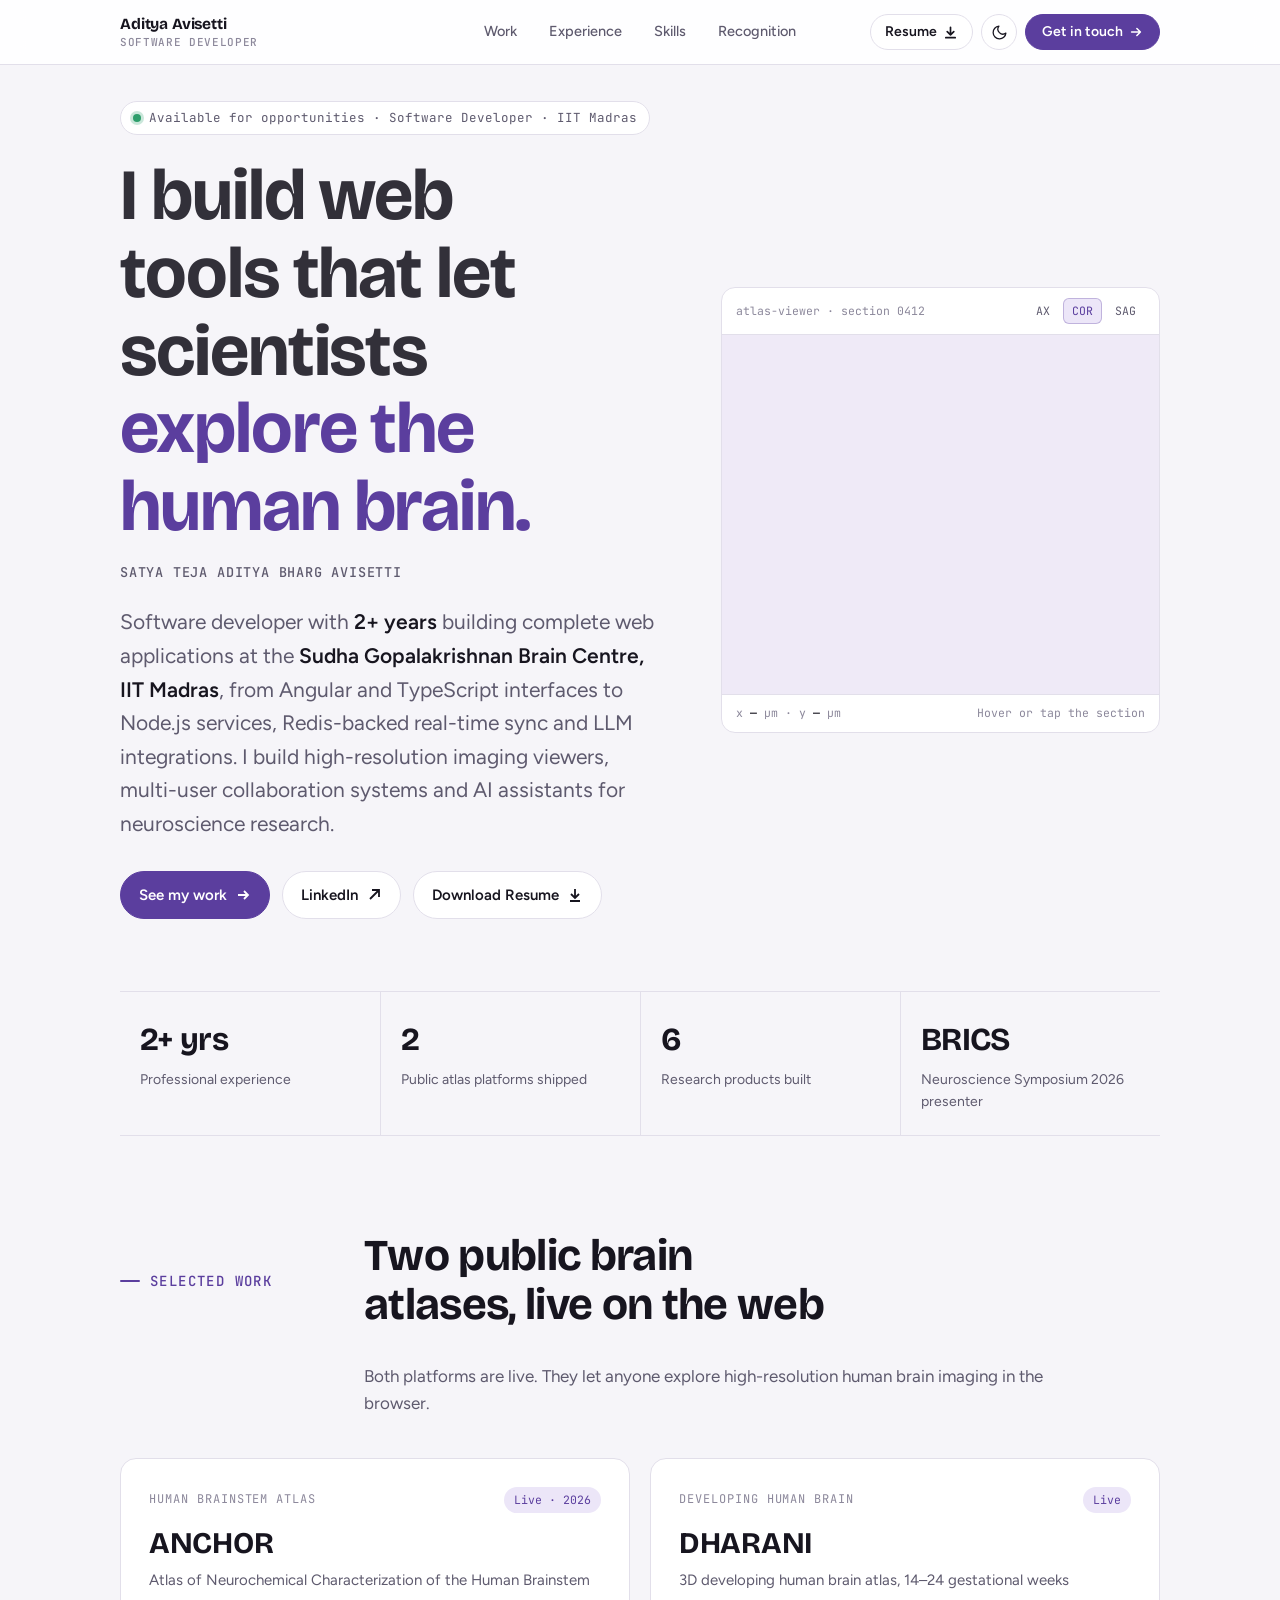
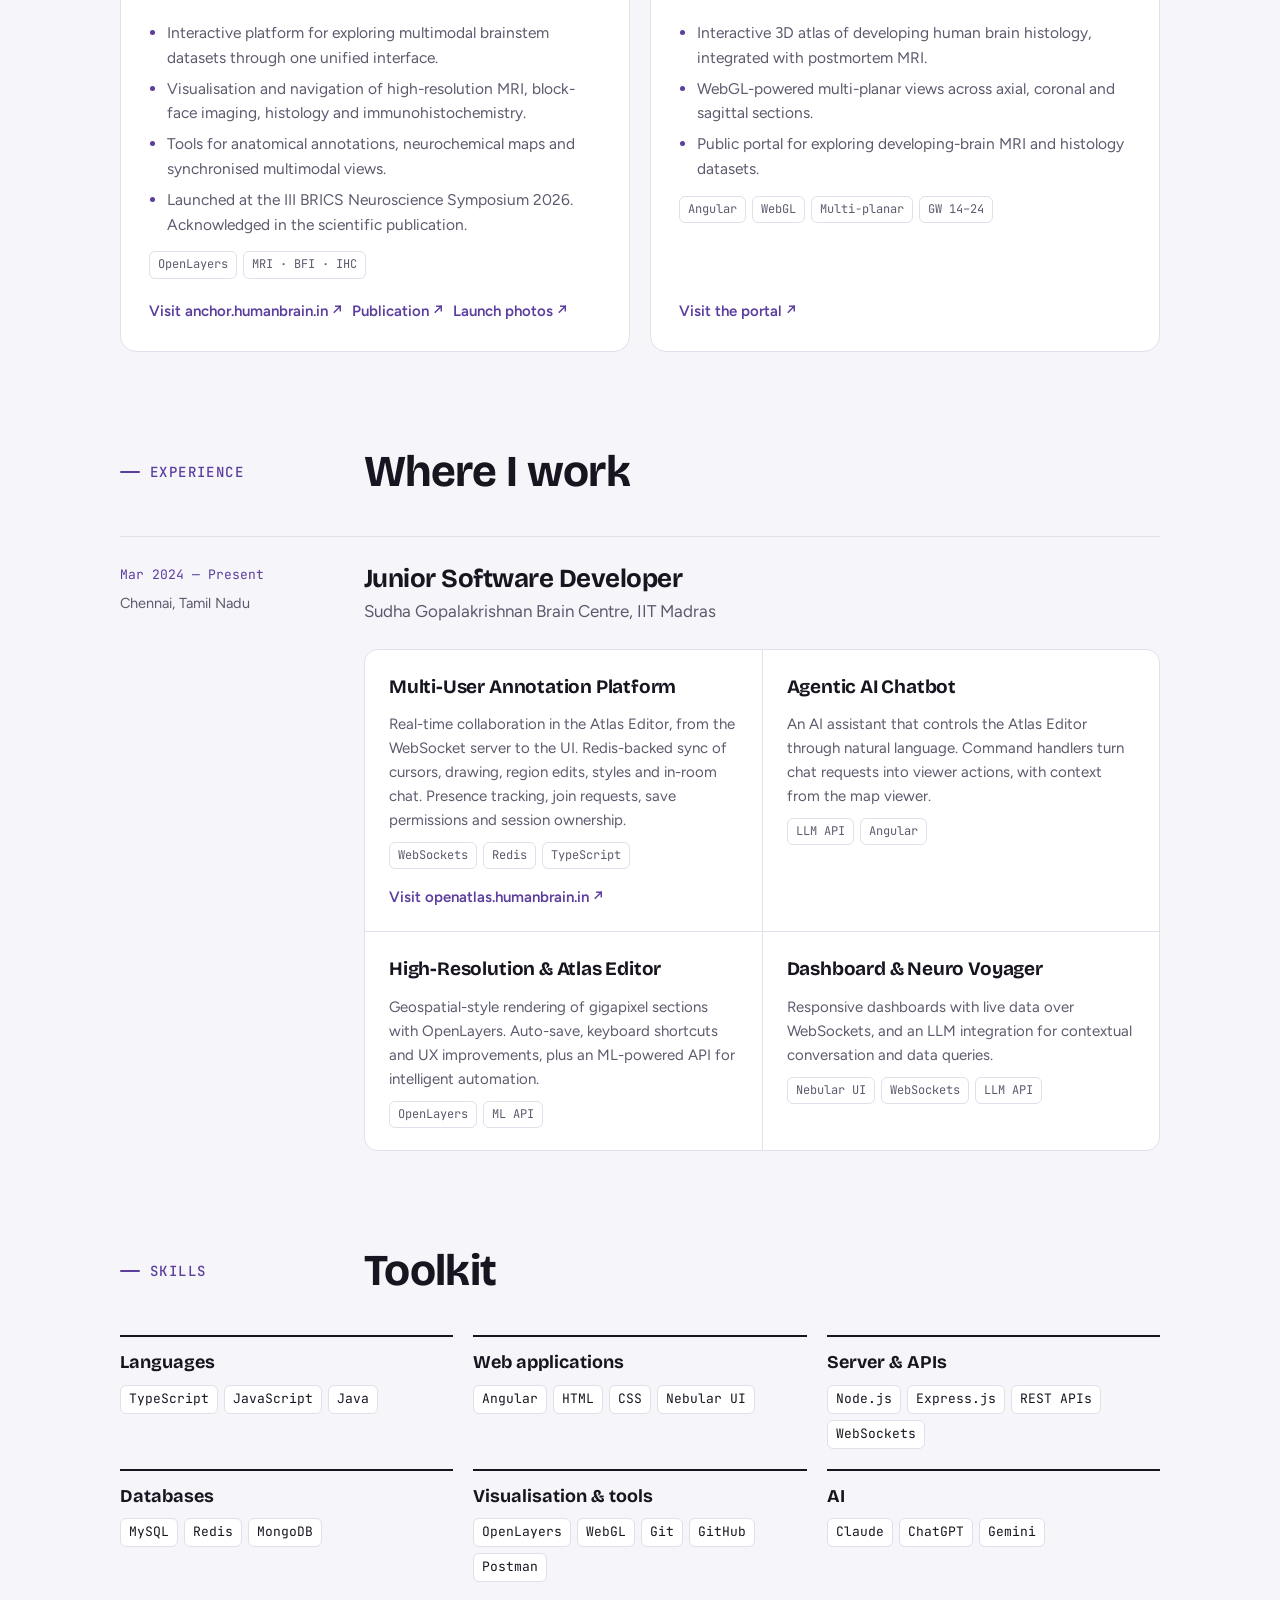
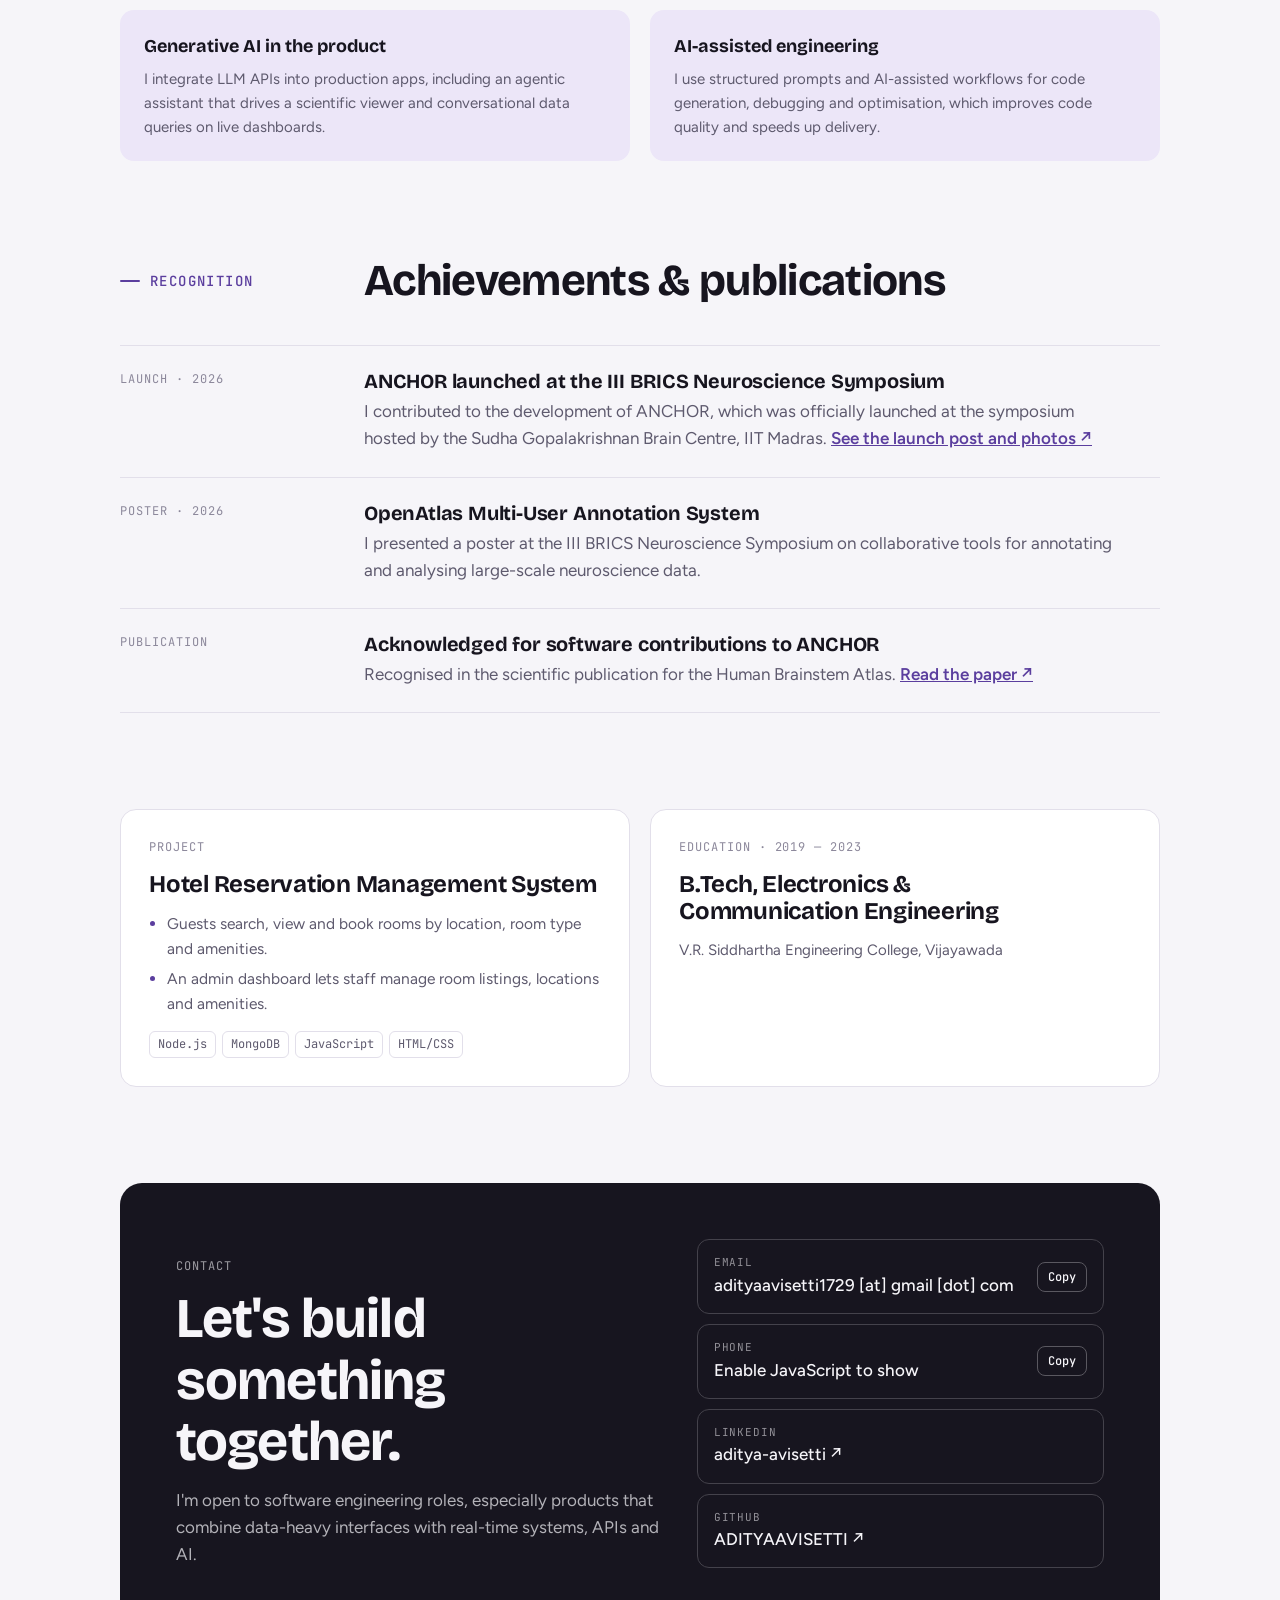
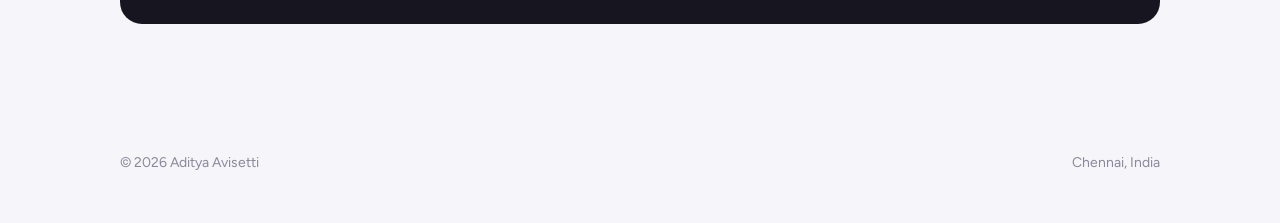
==== commit 0e7eeb94: "Redesign nav, add mail menu, move resumes to folder" ====
--- a/index.html
+++ b/index.html
@@ -5,6 +5,14 @@
 <meta name="viewport" content="width=device-width, initial-scale=1, viewport-fit=cover">
 <title>Aditya Avisetti</title>
 <meta name="description" content="Aditya Avisetti — Software Developer building interactive brain atlas platforms at IIT Madras.">
+<meta property="og:type" content="website">
+<meta property="og:title" content="Aditya Avisetti — Software Developer">
+<meta property="og:description" content="I build web tools that let scientists explore the human brain: public atlas platforms, real-time collaboration and AI assistants at IIT Madras.">
+<meta name="twitter:card" content="summary">
+<meta name="theme-color" content="#F6F5F9" media="(prefers-color-scheme: light)">
+<meta name="theme-color" content="#111016" media="(prefers-color-scheme: dark)">
+<link rel="icon" href="data:image/svg+xml,%3Csvg xmlns='http://www.w3.org/2000/svg' viewBox='0 0 32 32'%3E%3Crect width='32' height='32' rx='8' fill='%235B3E9E'/%3E%3Ctext x='16' y='23' font-family='Segoe UI,system-ui,sans-serif' font-size='20' font-weight='700' fill='%23fff' text-anchor='middle'%3EA%3C/text%3E%3C/svg%3E">
+<script>try{var t=localStorage.getItem('theme');if(t==='light'||t==='dark')document.documentElement.setAttribute('data-theme',t)}catch(e){}</script>
 <link rel="preconnect" href="https://fonts.googleapis.com">
 <link rel="preconnect" href="https://fonts.gstatic.com" crossorigin>
 <link rel="stylesheet" href="https://fonts.googleapis.com/css2?family=Bricolage+Grotesque:opsz,wght@12..96,500;12..96,700;12..96,800&family=Figtree:wght@400;500;600&family=JetBrains+Mono:wght@400;500&display=swap">
@@ -43,22 +51,52 @@
 h1,h2,h3{font-family:var(--display);text-wrap:balance;margin:0;line-height:1.1}
 
 /* nav */
-.nav{position:sticky;top:env(safe-area-inset-top,0px);z-index:10;background:color-mix(in srgb,var(--bg) 86%,transparent);backdrop-filter:blur(10px);border-bottom:1px solid var(--line)}
-.nav .wrap{display:flex;align-items:center;justify-content:space-between;gap:16px;height:60px}
-.brand{font-family:var(--display);font-weight:700;font-size:18px;text-decoration:none;letter-spacing:-.01em}
-.brand span{color:var(--accent)}
-.nav ul{display:flex;gap:24px;list-style:none;margin:0;padding:0;font-size:15px}
-.nav ul a{text-decoration:none;color:var(--muted)}
+.nav{position:sticky;top:env(safe-area-inset-top,0px);z-index:10;background:color-mix(in srgb,var(--surface) 88%,transparent);backdrop-filter:saturate(1.4) blur(12px);-webkit-backdrop-filter:saturate(1.4) blur(12px);border-bottom:1px solid var(--line);transition:box-shadow .2s}
+.nav.scrolled{box-shadow:0 8px 24px -18px color-mix(in srgb,var(--ink) 45%,transparent)}
+.nav .wrap{display:grid;grid-template-columns:1fr auto 1fr;align-items:center;gap:16px;height:64px}
+/* brand */
+.brand{display:inline-flex;align-items:center;gap:11px;text-decoration:none;justify-self:start;min-width:0}
+.brand-text{display:flex;flex-direction:column;line-height:1.15;min-width:0}
+.brand-text b{font:700 15.5px var(--display);letter-spacing:-.01em;white-space:nowrap}
+.brand-text small{font:500 11px var(--mono);letter-spacing:.06em;text-transform:uppercase;color:var(--faint);white-space:nowrap;margin-top:2px}
+/* links */
+.nav ul{display:flex;gap:4px;list-style:none;margin:0;padding:0;font-size:14.5px;align-self:stretch}
+.nav ul a{position:relative;display:flex;align-items:center;height:100%;padding:0 14px;text-decoration:none;color:var(--muted);font-weight:500;transition:color .15s}
 .nav ul a:hover{color:var(--ink)}
-.nav-right{display:flex;align-items:center;gap:10px}
-.theme{width:38px;height:38px;border-radius:50%;border:1px solid var(--line);background:var(--surface);color:var(--ink);display:grid;place-items:center;cursor:pointer;padding:0;transition:border-color .15s}
+.nav ul a[aria-current="true"]{color:var(--ink)}
+.nav ul a::after{content:"";position:absolute;left:14px;right:14px;bottom:-1px;height:2px;border-radius:2px 2px 0 0;background:var(--accent);transform:scaleX(0);transition:transform .2s}
+.nav ul a[aria-current="true"]::after{transform:scaleX(1)}
+.nav .only-mobile{display:none}
+/* actions */
+.nav-right{grid-column:3;justify-self:end;display:flex;align-items:center;gap:8px}
+.nav-link{display:inline-flex;align-items:center;gap:6px;height:36px;padding:0 14px;border:1px solid var(--line);border-radius:999px;background:var(--surface);font-size:14px;font-weight:600;color:var(--ink);text-decoration:none;transition:border-color .15s}
+.nav-link:hover{border-color:var(--accent)}
+.nav-link svg{width:15px;height:15px}
+.theme{width:36px;height:36px;border-radius:50%;border:1px solid var(--line);background:var(--surface);color:var(--ink);display:grid;place-items:center;cursor:pointer;padding:0;transition:border-color .15s}
 .theme:hover{border-color:var(--accent)}
-.theme svg{width:18px;height:18px}
+.theme svg{width:17px;height:17px}
 .theme .sun{display:none}
 :root[data-theme="dark"] .theme .sun{display:block}
 :root[data-theme="dark"] .theme .moon{display:none}
 @media (prefers-color-scheme: dark){:root:not([data-theme="light"]) .theme .sun{display:block}:root:not([data-theme="light"]) .theme .moon{display:none}}
-@media (max-width:720px){.nav ul{display:none}}
+.btn.nav-cta{height:36px;padding:0 16px;font-size:14px;gap:6px}
+.btn.nav-cta svg{width:14px;height:14px;transition:transform .15s}
+.btn.nav-cta:hover svg{transform:translateX(2px)}
+.menu{display:none;width:36px;height:36px;border-radius:50%;border:1px solid var(--line);background:var(--surface);color:var(--ink);place-items:center;cursor:pointer;padding:0}
+.menu svg{width:18px;height:18px}
+@media (max-width:1000px){.nav-link{display:none}.brand-text small{display:none}}
+@media (max-width:720px){
+  .menu{display:grid}
+  .nav ul{display:none;position:absolute;top:100%;left:0;right:0;flex-direction:column;gap:2px;padding:10px calc(clamp(16px,4vw,40px) - 14px) 16px;background:var(--bg);border:0;border-bottom:1px solid var(--line);border-radius:0}
+  .nav.open ul{display:flex}
+  .nav ul{align-self:auto;background:var(--surface)}
+  .nav ul a{height:auto;padding:11px 14px;font-size:16px;border-radius:10px}
+  .nav ul a[aria-current="true"]{background:var(--accent-soft);color:var(--accent)}
+  .nav ul a::after{display:none}
+  .nav .only-mobile{display:list-item}
+}
+@media (max-width:420px){.btn.nav-cta{display:none}.brand-text b{font-size:15px}}
+section[id]{scroll-margin-top:80px}
 
 /* buttons */
 .btn{display:inline-flex;align-items:center;gap:8px;padding:11px 18px;border-radius:999px;font-weight:600;font-size:15px;text-decoration:none;border:1px solid var(--line);background:var(--surface);color:var(--ink);cursor:pointer;font-family:var(--body);transition:border-color .15s,transform .15s}
@@ -67,14 +105,14 @@
 .btn svg{width:16px;height:16px}
 
 /* hero */
-.hero{padding-block:clamp(48px,8vw,96px) clamp(40px,6vw,72px)}
+.hero{padding-block:clamp(24px,3vw,36px) clamp(40px,6vw,72px)}
 .hero-grid{display:grid;grid-template-columns:1.1fr .9fr;gap:clamp(32px,5vw,64px);align-items:center}
 @media (max-width:880px){.hero-grid{grid-template-columns:1fr}}
 .status{display:inline-flex;align-items:center;gap:8px;font-family:var(--mono);font-size:12.5px;color:var(--muted);padding:6px 12px;border:1px solid var(--line);border-radius:999px;background:var(--surface)}
 .status i{width:8px;height:8px;border-radius:50%;background:#2E9E6B;box-shadow:0 0 0 3px color-mix(in srgb,#2E9E6B 25%,transparent)}
-.hero h1{font-size:clamp(44px,7.4vw,84px);font-weight:800;letter-spacing:-.035em;margin-top:22px}
+.hero h1{font-size:clamp(40px,6.2vw,72px);font-weight:700;letter-spacing:-.015em;line-height:1.08;margin-top:22px;color:color-mix(in srgb,var(--ink) 88%,var(--bg))}
 .hero h1 em{font-style:normal;color:var(--accent)}
-.fullname{font-family:var(--mono);font-size:13px;color:var(--faint);margin-top:14px;letter-spacing:.02em}
+.fullname{font-family:var(--mono);font-size:13.5px;font-weight:500;color:var(--muted);margin-top:16px;letter-spacing:.06em}
 .lede{font-size:clamp(18px,2vw,21px);color:var(--muted);max-width:34em;margin:22px 0 0}
 .lede strong{color:var(--ink);font-weight:600}
 .cta{display:flex;flex-wrap:wrap;gap:12px;margin-top:30px}
@@ -85,7 +123,9 @@
 .planes{display:flex;gap:4px}
 .planes button{font:inherit;color:var(--muted);background:none;border:1px solid transparent;border-radius:6px;padding:3px 8px;cursor:pointer}
 .planes button[aria-pressed="true"]{background:var(--accent-soft);color:var(--accent);border-color:color-mix(in srgb,var(--accent) 30%,transparent)}
-.viewer canvas{display:block;width:100%;aspect-ratio:1/0.82;cursor:crosshair;background:var(--tissue)}
+.viewer{margin:0}
+.viewer canvas{display:block;width:100%;aspect-ratio:560/460;cursor:crosshair;background:var(--tissue);touch-action:pan-y}
+.viewer canvas:focus-visible{outline:2px solid var(--accent);outline-offset:-2px}
 .viewer-foot{display:flex;justify-content:space-between;gap:12px;padding:9px 14px;border-top:1px solid var(--line);font-family:var(--mono);font-size:11.5px;color:var(--faint);font-variant-numeric:tabular-nums}
 .viewer-foot b{color:var(--ink);font-weight:500}
 
@@ -99,8 +139,11 @@
 
 /* sections */
 section.block{padding-block:clamp(56px,8vw,96px)}
-.head{display:grid;grid-template-columns:220px 1fr;gap:24px;margin-bottom:40px;align-items:baseline}
-.head h2{font-size:clamp(30px,4vw,44px);font-weight:700;letter-spacing:-.025em}
+section.block.flush{padding-top:0}
+.head{display:grid;grid-template-columns:220px 1fr;gap:24px;margin-bottom:40px;align-items:center}
+.head h2{font-size:clamp(30px,4vw,44px);font-weight:700;letter-spacing:-.015em}
+.head .label{display:flex;align-items:center;gap:10px;font-size:14px;font-weight:500;letter-spacing:.1em;color:var(--accent)}
+.head .label::before{content:"";flex:none;width:20px;height:2px;border-radius:2px;background:currentColor}
 .head p{grid-column:2;color:var(--muted);margin:10px 0 0;max-width:40em}
 @media (max-width:720px){.head{grid-template-columns:1fr;gap:8px}.head p{grid-column:1}}
 
@@ -111,7 +154,7 @@
 .card:hover{border-color:color-mix(in srgb,var(--accent) 45%,var(--line))}
 .card .top{display:flex;justify-content:space-between;align-items:center;gap:12px}
 .pill{font-family:var(--mono);font-size:11.5px;padding:4px 10px;border-radius:999px;background:var(--accent-soft);color:var(--accent);white-space:nowrap}
-.card h3{font-size:30px;font-weight:800;letter-spacing:-.025em}
+.card h3{font-size:30px;font-weight:700;letter-spacing:-.01em}
 .card .sub{color:var(--muted);font-size:15px;margin-top:-6px}
 .card ul{margin:0;padding-left:18px;color:var(--muted);display:grid;gap:6px;font-size:15.5px}
 .card ul li::marker{color:var(--accent)}
@@ -158,12 +201,15 @@
 
 /* side project + edu */
 .duo{display:grid;grid-template-columns:1fr 1fr;gap:20px}
+.card h3.sm{font-size:24px}
+.card .sub.flat{margin:0}
 @media (max-width:820px){.duo{grid-template-columns:1fr}}
 
 /* contact */
 .contact{background:var(--ink);color:var(--bg);border-radius:22px;padding:clamp(28px,5vw,56px);display:grid;grid-template-columns:1.2fr 1fr;gap:32px;align-items:end}
 @media (max-width:820px){.contact{grid-template-columns:1fr}}
-.contact h2{font-size:clamp(34px,5vw,56px);font-weight:800;letter-spacing:-.03em}
+.contact h2{font-size:clamp(34px,5vw,56px);font-weight:700;letter-spacing:-.015em;margin-top:10px}
+.contact .label{color:inherit;opacity:.6}
 .contact p{color:color-mix(in srgb,var(--bg) 70%,var(--ink));margin:14px 0 0;max-width:30em}
 .clist{display:grid;gap:10px}
 .crow{display:flex;align-items:center;justify-content:space-between;gap:12px;padding:14px 16px;border:1px solid color-mix(in srgb,var(--bg) 20%,var(--ink));border-radius:12px;min-width:0}
@@ -171,8 +217,17 @@
 .crow .v{font-weight:500;overflow-wrap:anywhere;user-select:all}
 .crow a.v{user-select:auto;text-decoration:none}
 .crow a.v:hover{text-decoration:underline}
+.sr-only{position:absolute;width:1px;height:1px;padding:0;margin:-1px;overflow:hidden;clip:rect(0,0,0,0);white-space:nowrap;border:0}
 .copy{flex:none;font:500 12px var(--mono);background:none;color:var(--bg);border:1px solid color-mix(in srgb,var(--bg) 30%,var(--ink));border-radius:8px;padding:6px 10px;cursor:pointer}
 .copy:hover{border-color:var(--bg)}
+.crow.mail{position:relative}
+.crow.mail .v{cursor:pointer}
+.mail-menu{position:absolute;left:12px;top:calc(100% + 6px);z-index:5;min-width:220px;padding:6px;border-radius:12px;background:var(--surface);color:var(--ink);border:1px solid var(--line);box-shadow:0 16px 40px -12px rgba(0,0,0,.35)}
+.mail-menu[hidden]{display:none}
+.mail-menu p{margin:4px 10px 6px;font:500 11px var(--mono);letter-spacing:.08em;text-transform:uppercase;color:var(--faint)}
+.mail-menu a{display:flex;align-items:center;justify-content:space-between;gap:12px;padding:9px 10px;border-radius:8px;font-size:14.5px;font-weight:500;color:var(--ink);text-decoration:none}
+.mail-menu a:hover,.mail-menu a:focus-visible{background:var(--accent-soft);color:var(--accent);outline:none}
+.mail-menu a span{color:var(--faint);font-size:13px}
 footer{padding-block:32px 48px;color:var(--faint);font-size:14px;display:flex;justify-content:space-between;flex-wrap:wrap;gap:12px}
 
 .reveal{animation:rise .7s cubic-bezier(.2,.7,.2,1) both}
@@ -185,20 +240,27 @@
 
 <nav class="nav" aria-label="Primary">
   <div class="wrap">
-    <a class="brand" href="#top">Aditya<span>.</span></a>
-    <ul>
+    <a class="brand" href="#top" aria-label="Aditya Avisetti, back to top"><span class="brand-text"><b>Aditya Avisetti</b><small>Software Developer</small></span></a>
+    <ul id="nav-links">
       <li><a href="#work">Work</a></li>
       <li><a href="#experience">Experience</a></li>
       <li><a href="#skills">Skills</a></li>
       <li><a href="#recognition">Recognition</a></li>
-      <li><a href="#contact">Contact</a></li>
+      <li class="only-mobile"><a href="#contact">Contact</a></li>
+      <li class="only-mobile"><a href="resumes/Aditya_Resume.pdf" download>Download resume</a></li>
     </ul>
     <div class="nav-right">
-      <button class="theme" type="button" id="theme-toggle" aria-label="Switch between light and dark theme">
+      <a class="nav-link" href="resumes/Aditya_Resume.pdf" download>Resume
+        <svg viewBox="0 0 16 16" fill="none" stroke="currentColor" stroke-width="1.8" stroke-linecap="round" stroke-linejoin="round"><path d="M8 2.5v8M4.5 7 8 10.5 11.5 7M3 13.5h10"/></svg></a>
+      <button class="theme" type="button" id="theme-toggle" aria-label="Dark theme" aria-pressed="false">
         <svg class="moon" viewBox="0 0 24 24" fill="none" stroke="currentColor" stroke-width="1.8" stroke-linecap="round" stroke-linejoin="round"><path d="M21 12.8A9 9 0 1 1 11.2 3a7 7 0 0 0 9.8 9.8z"/></svg>
         <svg class="sun" viewBox="0 0 24 24" fill="none" stroke="currentColor" stroke-width="1.8" stroke-linecap="round"><circle cx="12" cy="12" r="4.2"/><path d="M12 2v2.2M12 19.8V22M4.2 4.2l1.6 1.6M18.2 18.2l1.6 1.6M2 12h2.2M19.8 12H22M4.2 19.8l1.6-1.6M18.2 5.8l1.6-1.6"/></svg>
       </button>
-      <a class="btn primary" href="#contact" style="padding:8px 16px;font-size:14px">Get in touch</a>
+      <a class="btn primary nav-cta" href="#contact">Get in touch
+        <svg viewBox="0 0 16 16" fill="none" stroke="currentColor" stroke-width="1.8" stroke-linecap="round" stroke-linejoin="round"><path d="M3 8h10M9 4l4 4-4 4"/></svg></a>
+      <button class="menu" type="button" id="menu-toggle" aria-label="Menu" aria-expanded="false" aria-controls="nav-links">
+        <svg viewBox="0 0 24 24" fill="none" stroke="currentColor" stroke-width="1.8" stroke-linecap="round"><path d="M4 7h16M4 12h16M4 17h16"/></svg>
+      </button>
     </div>
   </div>
 </nav>
@@ -206,19 +268,23 @@
 <header class="hero" id="top">
   <div class="wrap hero-grid">
     <div>
-      <div class="status reveal"><i></i> Software Developer · IIT Madras · Chennai</div>
+      <div class="status reveal"><i></i> Available for opportunities · Software Developer · IIT Madras</div>
       <h1 class="reveal d2">I build web tools that let scientists <em>explore the human brain.</em></h1>
-      <p class="fullname reveal d3">SATYA TEJA ADITYA BHARGAV AVISETTI</p>
+      <p class="fullname reveal d3">SATYA TEJA ADITYA BHARG AVISETTI</p>
       <p class="lede reveal d3">Software developer with <strong>2+ years</strong> building complete web applications at the <strong>Sudha Gopalakrishnan Brain Centre, IIT Madras</strong>, from Angular and TypeScript interfaces to Node.js services, Redis-backed real-time sync and LLM integrations. I build high-resolution imaging viewers, multi-user collaboration systems and AI assistants for neuroscience research.</p>
       <div class="cta reveal d4">
         <a class="btn primary" href="#work">See my work
           <svg viewBox="0 0 16 16" fill="none" stroke="currentColor" stroke-width="1.8"><path d="M3 8h10M9 4l4 4-4 4"/></svg></a>
         <a class="btn" href="https://linkedin.com/in/aditya-avisetti-073b13204/" target="_blank" rel="noopener">LinkedIn
           <svg viewBox="0 0 16 16" fill="none" stroke="currentColor" stroke-width="1.8"><path d="M6 3h7v7M13 3 4 12"/></svg></a>
-      </div>
-    </div>
-
-    <figure class="viewer reveal d3" style="margin:0" aria-label="Interactive illustration of a brain section viewer">
+        <!-- <a class="btn" href="https://github.com/ADITYAAVISETTI" target="_blank" rel="noopener">GitHub
+          <svg viewBox="0 0 16 16" fill="none" stroke="currentColor" stroke-width="1.8"><path d="M6 3h7v7M13 3 4 12"/></svg></a> -->
+        <a class="btn" href="resumes/Aditya_Resume.pdf" download>Download Resume
+          <svg viewBox="0 0 16 16" fill="none" stroke="currentColor" stroke-width="1.8"><path d="M8 2v9M4 7l4 4 4-4M3 14h10"/></svg></a>
+      </div>
+    </div>
+
+    <figure class="viewer reveal d3" aria-labelledby="viewer-cap">
       <div class="viewer-bar">
         <span>atlas-viewer · section 0412</span>
         <div class="planes" role="group" aria-label="Plane">
@@ -227,11 +293,12 @@
           <button type="button" id="p-sag" aria-pressed="false" data-plane="2">SAG</button>
         </div>
       </div>
-      <canvas id="slide" width="560" height="460"></canvas>
+      <canvas id="slide" width="560" height="460" tabindex="0" role="img" aria-label="Illustrated coronal brain section with labelled regions. Use the arrow keys to move the crosshair." aria-describedby="region"></canvas>
       <div class="viewer-foot">
         <span>x <b id="cx">—</b> µm · y <b id="cy">—</b> µm</span>
-        <span id="region">Hover the section</span>
-      </div>
+        <span id="region" aria-live="polite">Hover or tap the section</span>
+      </div>
+      <figcaption id="viewer-cap" class="sr-only">Interactive illustration of a brain atlas viewer. Switch between axial, coronal and sagittal planes, then hover, tap or use the arrow keys to identify regions.</figcaption>
     </figure>
   </div>
 </header>
@@ -266,10 +333,11 @@
           <li>Tools for anatomical annotations, neurochemical maps and synchronised multimodal views.</li>
           <li>Launched at the III BRICS Neuroscience Symposium 2026. Acknowledged in the scientific publication.</li>
         </ul>
-        <div class="tags"><span class="tag">Angular</span><span class="tag">TypeScript</span><span class="tag">OpenLayers</span><span class="tag">MRI · BFI · IHC</span></div>
+        <div class="tags"><span class="tag">OpenLayers</span><span class="tag">MRI · BFI · IHC</span></div>
         <div class="links">
           <a href="https://anchor.humanbrain.in/" target="_blank" rel="noopener">Visit anchor.humanbrain.in ↗</a>
           <a href="https://doi.org/10.64898/2026.06.03.727794" target="_blank" rel="noopener">Publication ↗</a>
+          <a href="https://www.linkedin.com/feed/update/urn:li:activity:7470077985786884096/" target="_blank" rel="noopener">Launch photos ↗</a>
         </div>
       </article>
       <article class="card">
@@ -290,7 +358,7 @@
   </div>
 </section>
 
-<section class="block" id="experience" style="padding-top:0">
+<section class="block flush" id="experience">
   <div class="wrap">
     <div class="head">
       <span class="label">Experience</span>
@@ -332,19 +400,19 @@
   </div>
 </section>
 
-<section class="block" id="skills" style="padding-top:0">
+<section class="block flush" id="skills">
   <div class="wrap">
     <div class="head">
       <span class="label">Skills</span>
       <h2>Toolkit</h2>
     </div>
     <div class="skills">
-      <div class="skill"><h3>Languages</h3><div class="tags"><span class="tag">TypeScript</span><span class="tag">JavaScript</span><span class="tag">Java</span></div></div>
+      <div class="skill"><h3>Languages</h3><div class="tags"><span class="tag">TypeScript</span><span class="tag">JavaScript</span><!-- <span class="tag">Python</span> --><span class="tag">Java</span></div></div>
       <div class="skill"><h3>Web applications</h3><div class="tags"><span class="tag">Angular</span><span class="tag">HTML</span><span class="tag">CSS</span><span class="tag">Nebular UI</span></div></div>
-      <div class="skill"><h3>Server &amp; APIs</h3><div class="tags"><span class="tag">Node.js</span><span class="tag">Express.js</span><span class="tag">REST APIs</span><span class="tag">WebSockets</span></div></div>
+      <div class="skill"><h3>Server &amp; APIs</h3><div class="tags"><span class="tag">Node.js</span><span class="tag">Express.js</span><!-- <span class="tag">Django</span> --><span class="tag">REST APIs</span><span class="tag">WebSockets</span></div></div>
       <div class="skill"><h3>Databases</h3><div class="tags"><span class="tag">MySQL</span><span class="tag">Redis</span><span class="tag">MongoDB</span></div></div>
       <div class="skill"><h3>Visualisation &amp; tools</h3><div class="tags"><span class="tag">OpenLayers</span><span class="tag">WebGL</span><span class="tag">Git</span><span class="tag">GitHub</span><span class="tag">Postman</span></div></div>
-      <div class="skill"><h3>AI</h3><div class="tags"><span class="tag">Claude</span><span class="tag">ChatGPT</span><span class="tag">Gemini</span><span class="tag">Qwen</span></div></div>
+      <div class="skill"><h3>AI</h3><div class="tags"><span class="tag">Claude</span><span class="tag">ChatGPT</span><span class="tag">Gemini</span></div></div>
     </div>
     <div class="ai">
       <div><h4>Generative AI in the product</h4><p>I integrate LLM APIs into production apps, including an agentic assistant that drives a scientific viewer and conversational data queries on live dashboards.</p></div>
@@ -353,7 +421,7 @@
   </div>
 </section>
 
-<section class="block" id="recognition" style="padding-top:0">
+<section class="block flush" id="recognition">
   <div class="wrap">
     <div class="head">
       <span class="label">Recognition</span>
@@ -363,7 +431,7 @@
       <div class="rec">
         <span class="label">Launch · 2026</span>
         <div><h3>ANCHOR launched at the III BRICS Neuroscience Symposium</h3>
-        <p>I contributed to the development of ANCHOR, which was officially launched at the symposium hosted by IIT Madras.</p></div>
+        <p>I contributed to the development of ANCHOR, which was officially launched at the symposium hosted by the Sudha Gopalakrishnan Brain Centre, IIT Madras. <a href="https://www.linkedin.com/feed/update/urn:li:activity:7470077985786884096/" target="_blank" rel="noopener">See the launch post and photos ↗</a></p></div>
       </div>
       <div class="rec">
         <span class="label">Poster · 2026</span>
@@ -379,11 +447,12 @@
   </div>
 </section>
 
-<section class="block" style="padding-top:0">
+<section class="block flush" id="more" aria-labelledby="more-h">
+  <h2 id="more-h" class="sr-only">Side project and education</h2>
   <div class="wrap duo">
     <article class="card">
       <span class="label">Project</span>
-      <h3 style="font-size:24px">Hotel Reservation Management System</h3>
+      <h3 class="sm">Hotel Reservation Management System</h3>
       <ul>
         <li>Guests search, view and book rooms by location, room type and amenities.</li>
         <li>An admin dashboard lets staff manage room listings, locations and amenities.</li>
@@ -392,24 +461,34 @@
     </article>
     <article class="card">
       <span class="label">Education · 2019 — 2023</span>
-      <h3 style="font-size:24px">B.Tech, Electronics &amp; Communication Engineering</h3>
-      <p class="sub" style="margin:0">V.R. Siddhartha Engineering College, Vijayawada</p>
+      <h3 class="sm">B.Tech, Electronics &amp; Communication Engineering</h3>
+      <p class="sub flat">V.R. Siddhartha Engineering College, Vijayawada</p>
     </article>
   </div>
 </section>
 
-<section class="block" id="contact" style="padding-top:0">
+<section class="block flush" id="contact">
   <div class="wrap">
     <div class="contact">
       <div>
-        <span class="label" style="color:inherit;opacity:.6">Contact</span>
-        <h2 style="margin-top:10px">Let's build something together.</h2>
+        <span class="label">Contact</span>
+        <h2>Let's build something together.</h2>
         <p>I'm open to software engineering roles, especially products that combine data-heavy interfaces with real-time systems, APIs and AI.</p>
       </div>
       <div class="clist">
-        <div class="crow"><div><div class="k">Email</div><div class="v" id="email">adityaavisetti1729@gmail.com</div></div><button class="copy" type="button" data-copy="email">Copy</button></div>
-        <div class="crow"><div><div class="k">Phone</div><div class="v" id="phone">+91 96979 78222</div></div><button class="copy" type="button" data-copy="phone">Copy</button></div>
+        <!-- email and phone are assembled by the script so scrapers can't read them from the HTML -->
+        <div class="crow mail"><div><div class="k">Email</div><a class="v" id="email" data-u="9271ittesivaaytida" data-d="moc.liamg" aria-haspopup="true" aria-expanded="false" aria-controls="mail-menu">adityaavisetti1729 [at] gmail [dot] com</a></div><button class="copy" type="button" data-copy="email">Copy</button>
+          <div class="mail-menu" id="mail-menu" hidden>
+            <p>Write with</p>
+            <a id="m-gmail" target="_blank" rel="noopener">Gmail <span>↗</span></a>
+            <a id="m-outlook" target="_blank" rel="noopener">Outlook <span>↗</span></a>
+            <a id="m-yahoo" target="_blank" rel="noopener">Yahoo Mail <span>↗</span></a>
+            <a id="m-default">Default mail app <span>✉</span></a>
+          </div>
+        </div>
+        <div class="crow"><div><div class="k">Phone</div><a class="v" id="phone" data-n="22287 97969 19+">Enable JavaScript to show</a></div><button class="copy" type="button" data-copy="phone">Copy</button></div>
         <div class="crow"><div><div class="k">LinkedIn</div><a class="v" href="https://linkedin.com/in/aditya-avisetti-073b13204/" target="_blank" rel="noopener">aditya-avisetti ↗</a></div></div>
+        <div class="crow"><div><div class="k">GitHub</div><a class="v" href="https://github.com/ADITYAAVISETTI" target="_blank" rel="noopener">ADITYAAVISETTI ↗</a></div></div>
       </div>
     </div>
   </div>
@@ -417,19 +496,63 @@
 </main>
 
 <div class="wrap">
-  <footer><span>© 2026 Aditya Avisetti</span><span>Chennai, India</span></footer>
+  <footer><span>© <span id="year">2026</span> Aditya Avisetti</span><span>Chennai, India</span></footer>
 </div>
 
 <script>
 (function(){
-  // theme toggle
-  var root=document.documentElement;
-  try{var saved=localStorage.getItem('theme');if(saved==='light'||saved==='dark')root.setAttribute('data-theme',saved)}catch(e){}
-  function isDark(){var t=root.getAttribute('data-theme');return t?t==='dark':matchMedia('(prefers-color-scheme: dark)').matches}
-  document.getElementById('theme-toggle').addEventListener('click',function(){
+  // theme toggle (saved theme is applied by the inline script in <head>)
+  var root=document.documentElement, themeBtn=document.getElementById('theme-toggle');
+  var darkMQ=matchMedia('(prefers-color-scheme: dark)');
+  function isDark(){var t=root.getAttribute('data-theme');return t?t==='dark':darkMQ.matches}
+  function syncThemeBtn(){themeBtn.setAttribute('aria-pressed',isDark())}
+  syncThemeBtn();
+  themeBtn.addEventListener('click',function(){
     var next=isDark()?'light':'dark';root.setAttribute('data-theme',next);
     try{localStorage.setItem('theme',next)}catch(e){}
+    syncThemeBtn();
   });
+
+  // nav: border after scrolling, highlight the section in view
+  function onScroll(){nav.classList.toggle('scrolled',scrollY>8)}
+  addEventListener('scroll',onScroll,{passive:true});
+  var navLinks=[].slice.call(document.querySelectorAll('#nav-links a'));
+  var spy=new IntersectionObserver(function(entries){entries.forEach(function(en){
+    if(!en.isIntersecting)return;
+    navLinks.forEach(function(a){a.getAttribute('href')==='#'+en.target.id?a.setAttribute('aria-current','true'):a.removeAttribute('aria-current')});
+  })},{rootMargin:'-45% 0px -50% 0px'});
+  navLinks.forEach(function(a){var t=document.querySelector(a.getAttribute('href'));if(t)spy.observe(t)});
+  spy.observe(document.getElementById('top')); // clears the highlight back at the hero
+
+  // mobile menu
+  var nav=document.querySelector('.nav'), menuBtn=document.getElementById('menu-toggle');
+  onScroll();
+  function setMenu(open){nav.classList.toggle('open',open);menuBtn.setAttribute('aria-expanded',open)}
+  menuBtn.addEventListener('click',function(){setMenu(!nav.classList.contains('open'))});
+  document.querySelectorAll('#nav-links a').forEach(function(a){a.addEventListener('click',function(){setMenu(false)})});
+  document.addEventListener('keydown',function(e){if(e.key==='Escape'&&nav.classList.contains('open')){setMenu(false);menuBtn.focus()}});
+  document.addEventListener('click',function(e){if(!nav.contains(e.target))setMenu(false)});
+
+  // contact details
+  var rev=function(s){return s.split('').reverse().join('')};
+  var em=document.getElementById('email'), ph=document.getElementById('phone');
+  var addr=rev(em.dataset.u)+'@'+rev(em.dataset.d), tel=rev(ph.dataset.n);
+  em.textContent=addr;em.href='mailto:'+addr;
+  ph.textContent=tel;ph.href='tel:'+tel.replace(/\s/g,'');
+
+  // clicking the email offers web mail too, since mailto: does nothing without a default mail app
+  var mailMenu=document.getElementById('mail-menu'), to=encodeURIComponent(addr);
+  document.getElementById('m-gmail').href='https://mail.google.com/mail/?view=cm&fs=1&to='+to;
+  document.getElementById('m-outlook').href='https://outlook.live.com/mail/0/deeplink/compose?to='+to;
+  document.getElementById('m-yahoo').href='https://compose.mail.yahoo.com/?to='+to;
+  document.getElementById('m-default').href='mailto:'+addr;
+  function setMail(open){mailMenu.hidden=!open;em.setAttribute('aria-expanded',open);if(open)mailMenu.querySelector('a').focus()}
+  em.addEventListener('click',function(e){e.preventDefault();setMail(mailMenu.hidden)});
+  mailMenu.addEventListener('click',function(e){if(e.target.closest('a'))setMail(false)});
+  document.addEventListener('click',function(e){if(!mailMenu.hidden&&!mailMenu.contains(e.target)&&e.target!==em)setMail(false)});
+  document.addEventListener('keydown',function(e){if(e.key==='Escape'&&!mailMenu.hidden){setMail(false);em.focus()}});
+
+  document.getElementById('year').textContent=new Date().getFullYear();
 
   // copy buttons
   document.querySelectorAll('.copy').forEach(function(b){
@@ -446,7 +569,9 @@
   var W=560,H=460,plane=1,mouse=null;
   var dpr=Math.min(window.devicePixelRatio||1,2);
   cv.width=W*dpr;cv.height=H*dpr;ctx.scale(dpr,dpr);
-  function css(n){return getComputedStyle(document.documentElement).getPropertyValue(n).trim()}
+  // theme colours are read once per theme change, not on every frame
+  var C={};
+  function readColors(){var s=getComputedStyle(root);['--stain','--tissue','--tissue-2','--ink','--accent','--line'].forEach(function(n){C[n]=s.getPropertyValue(n).trim()})}
   function rng(seed){return function(){seed=(seed*16807)%2147483647;return (seed-1)/2147483646}}
 
   // region outlines per plane: [name, cx, cy, rx, ry, wobble seed]
@@ -477,10 +602,11 @@
     return cache[pi]={outer:outer,regs:regs,cells:cells,folds:folds};
   }
   function draw(){
-    var S=build(plane),stain=css('--stain'),tissue=css('--tissue-2'),ink=css('--ink'),bg=css('--tissue'),acc=css('--accent');
+    raf=0;
+    var S=build(plane),stain=C['--stain'],tissue=C['--tissue-2'],ink=C['--ink'],bg=C['--tissue'],acc=C['--accent'];
     ctx.clearRect(0,0,W,H);ctx.fillStyle=bg;ctx.fillRect(0,0,W,H);
     // grid
-    ctx.strokeStyle=css('--line');ctx.lineWidth=1;
+    ctx.strokeStyle=C['--line'];ctx.lineWidth=1;
     for(var g=40;g<W;g+=40){ctx.beginPath();ctx.moveTo(g+.5,0);ctx.lineTo(g+.5,H);ctx.stroke()}
     for(g=40;g<H;g+=40){ctx.beginPath();ctx.moveTo(0,g+.5);ctx.lineTo(W,g+.5);ctx.stroke()}
     path(S.outer);ctx.fillStyle=tissue;ctx.fill();
@@ -506,19 +632,37 @@
       ctx.beginPath();ctx.moveTo(mouse[0]+.5,0);ctx.lineTo(mouse[0]+.5,H);ctx.moveTo(0,mouse[1]+.5);ctx.lineTo(W,mouse[1]+.5);ctx.stroke();
       ctx.globalAlpha=1;ctx.beginPath();ctx.arc(mouse[0],mouse[1],9,0,7);ctx.stroke();
     }
-    document.getElementById('region').textContent=hover?hover:(mouse?'Outside labelled regions':'Hover the section');
+    var label=hover?hover:(mouse?'Outside labelled regions':'Hover or tap the section');
+    if(regionEl.textContent!==label)regionEl.textContent=label; // avoid re-announcing to screen readers
+  }
+  var raf=0, regionEl=document.getElementById('region'), cxEl=document.getElementById('cx'), cyEl=document.getElementById('cy');
+  function schedule(){if(!raf)raf=requestAnimationFrame(draw)}
+  function setMouse(m){
+    mouse=m?[Math.max(0,Math.min(W,m[0])),Math.max(0,Math.min(H,m[1]))]:null;
+    cxEl.textContent=mouse?Math.round(mouse[0]*62.5).toLocaleString():'—';
+    cyEl.textContent=mouse?Math.round(mouse[1]*62.5).toLocaleString():'—';
+    schedule();
   }
   function pos(e){var b=cv.getBoundingClientRect();return [(e.clientX-b.left)/b.width*W,(e.clientY-b.top)/b.height*H]}
-  cv.addEventListener('pointermove',function(e){mouse=pos(e);
-    document.getElementById('cx').textContent=Math.round(mouse[0]*62.5).toLocaleString();
-    document.getElementById('cy').textContent=Math.round(mouse[1]*62.5).toLocaleString();draw()});
-  cv.addEventListener('pointerleave',function(){mouse=null;document.getElementById('cx').textContent='—';document.getElementById('cy').textContent='—';draw()});
+  cv.addEventListener('pointerdown',function(e){setMouse(pos(e))});
+  cv.addEventListener('pointermove',function(e){setMouse(pos(e))});
+  // on touch, keep the crosshair after the finger lifts so the region stays readable
+  cv.addEventListener('pointerleave',function(e){if(e.pointerType==='mouse')setMouse(null)});
+  cv.addEventListener('keydown',function(e){
+    var step=e.shiftKey?40:10, m=mouse||[W/2,H/2], d={ArrowLeft:[-step,0],ArrowRight:[step,0],ArrowUp:[0,-step],ArrowDown:[0,step]}[e.key];
+    if(d){e.preventDefault();setMouse(mouse?[m[0]+d[0],m[1]+d[1]]:m)}
+    else if(e.key==='Escape')setMouse(null);
+  });
+  cv.addEventListener('blur',function(){setMouse(null)});
   document.querySelectorAll('.planes button').forEach(function(b){b.addEventListener('click',function(){
-    plane=+b.dataset.plane;document.querySelectorAll('.planes button').forEach(function(o){o.setAttribute('aria-pressed',o===b)});draw()})});
-  draw();
-  if(document.fonts)document.fonts.ready.then(draw);
-  matchMedia('(prefers-color-scheme: dark)').addEventListener('change',draw);
-  new MutationObserver(draw).observe(document.documentElement,{attributes:true,attributeFilter:['data-theme']});
+    plane=+b.dataset.plane;document.querySelectorAll('.planes button').forEach(function(o){o.setAttribute('aria-pressed',o===b)});
+    cv.setAttribute('aria-label','Illustrated '+planes[plane].name.toLowerCase()+' brain section with labelled regions. Use the arrow keys to move the crosshair.');
+    schedule()})});
+  function retheme(){readColors();syncThemeBtn();schedule()}
+  readColors();draw();
+  if(document.fonts)document.fonts.ready.then(schedule);
+  darkMQ.addEventListener('change',retheme);
+  new MutationObserver(retheme).observe(root,{attributes:true,attributeFilter:['data-theme']});
 })();
 </script>
 </body>
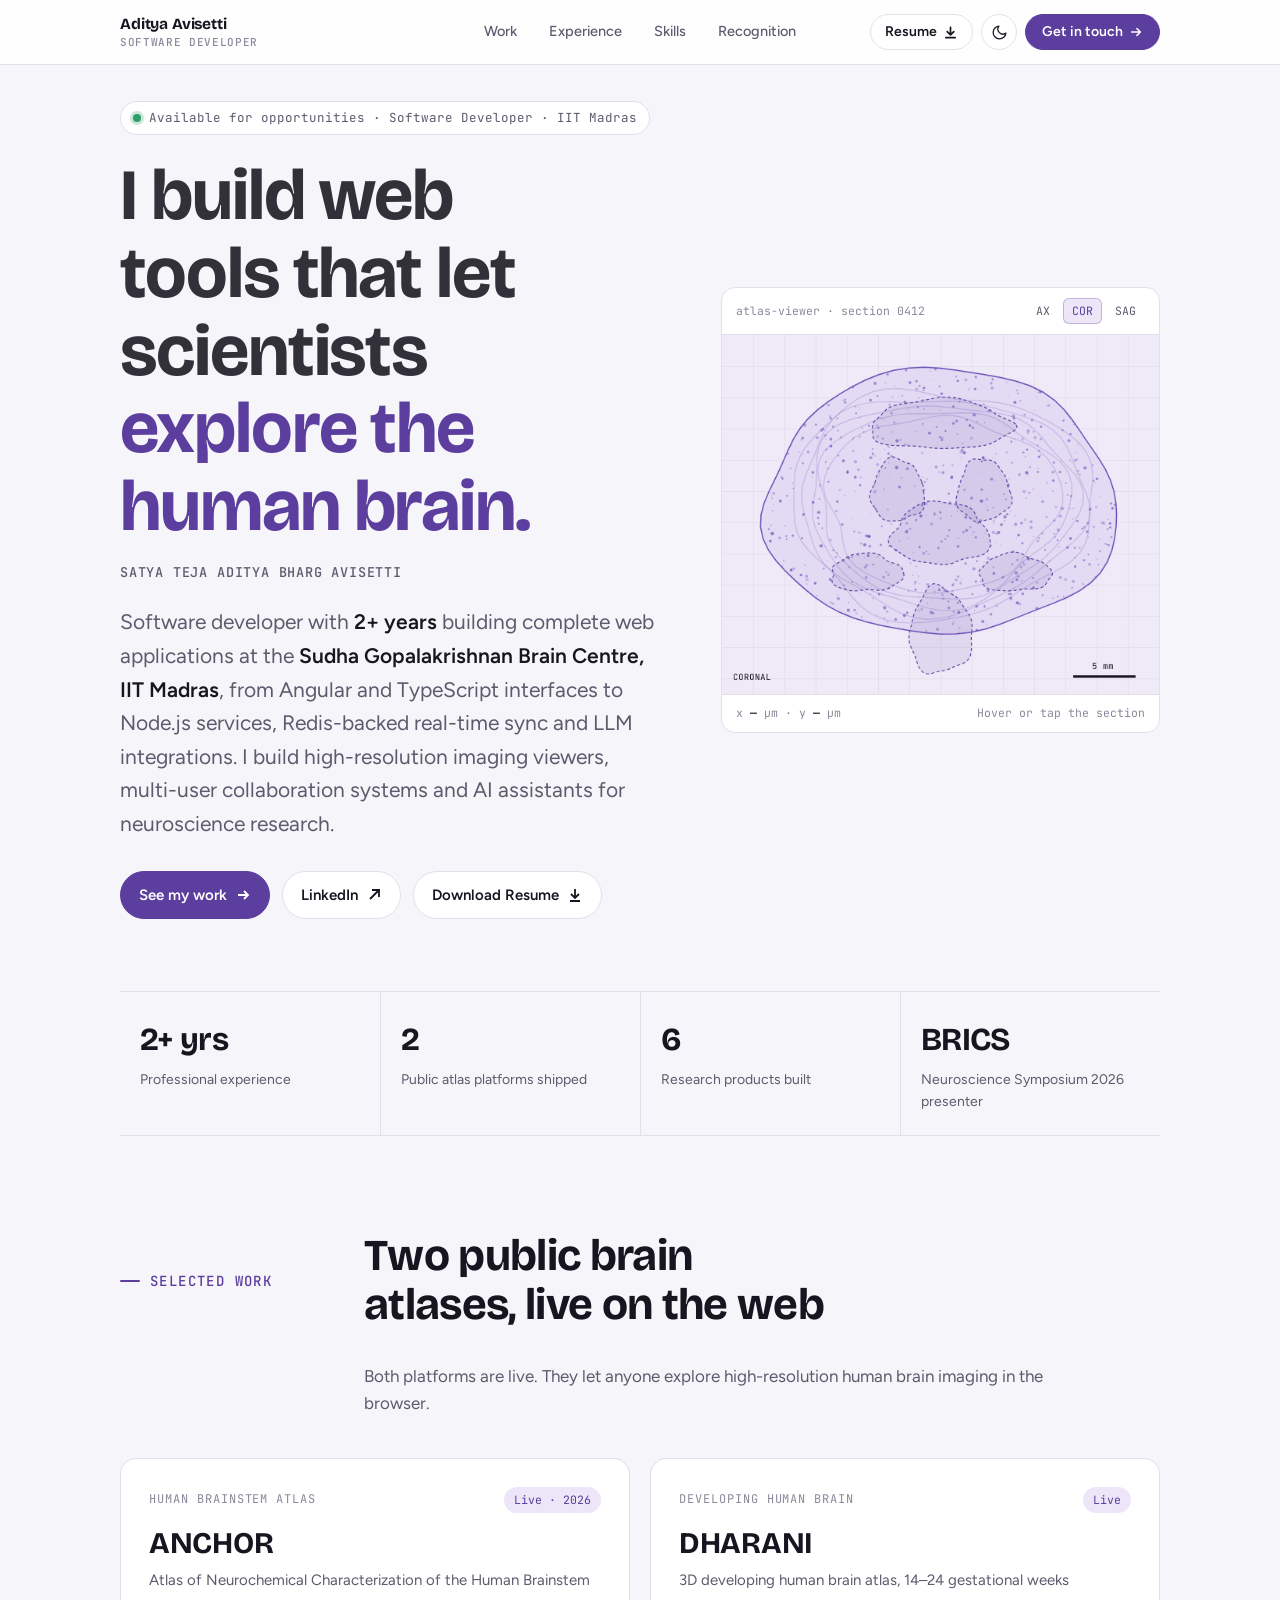
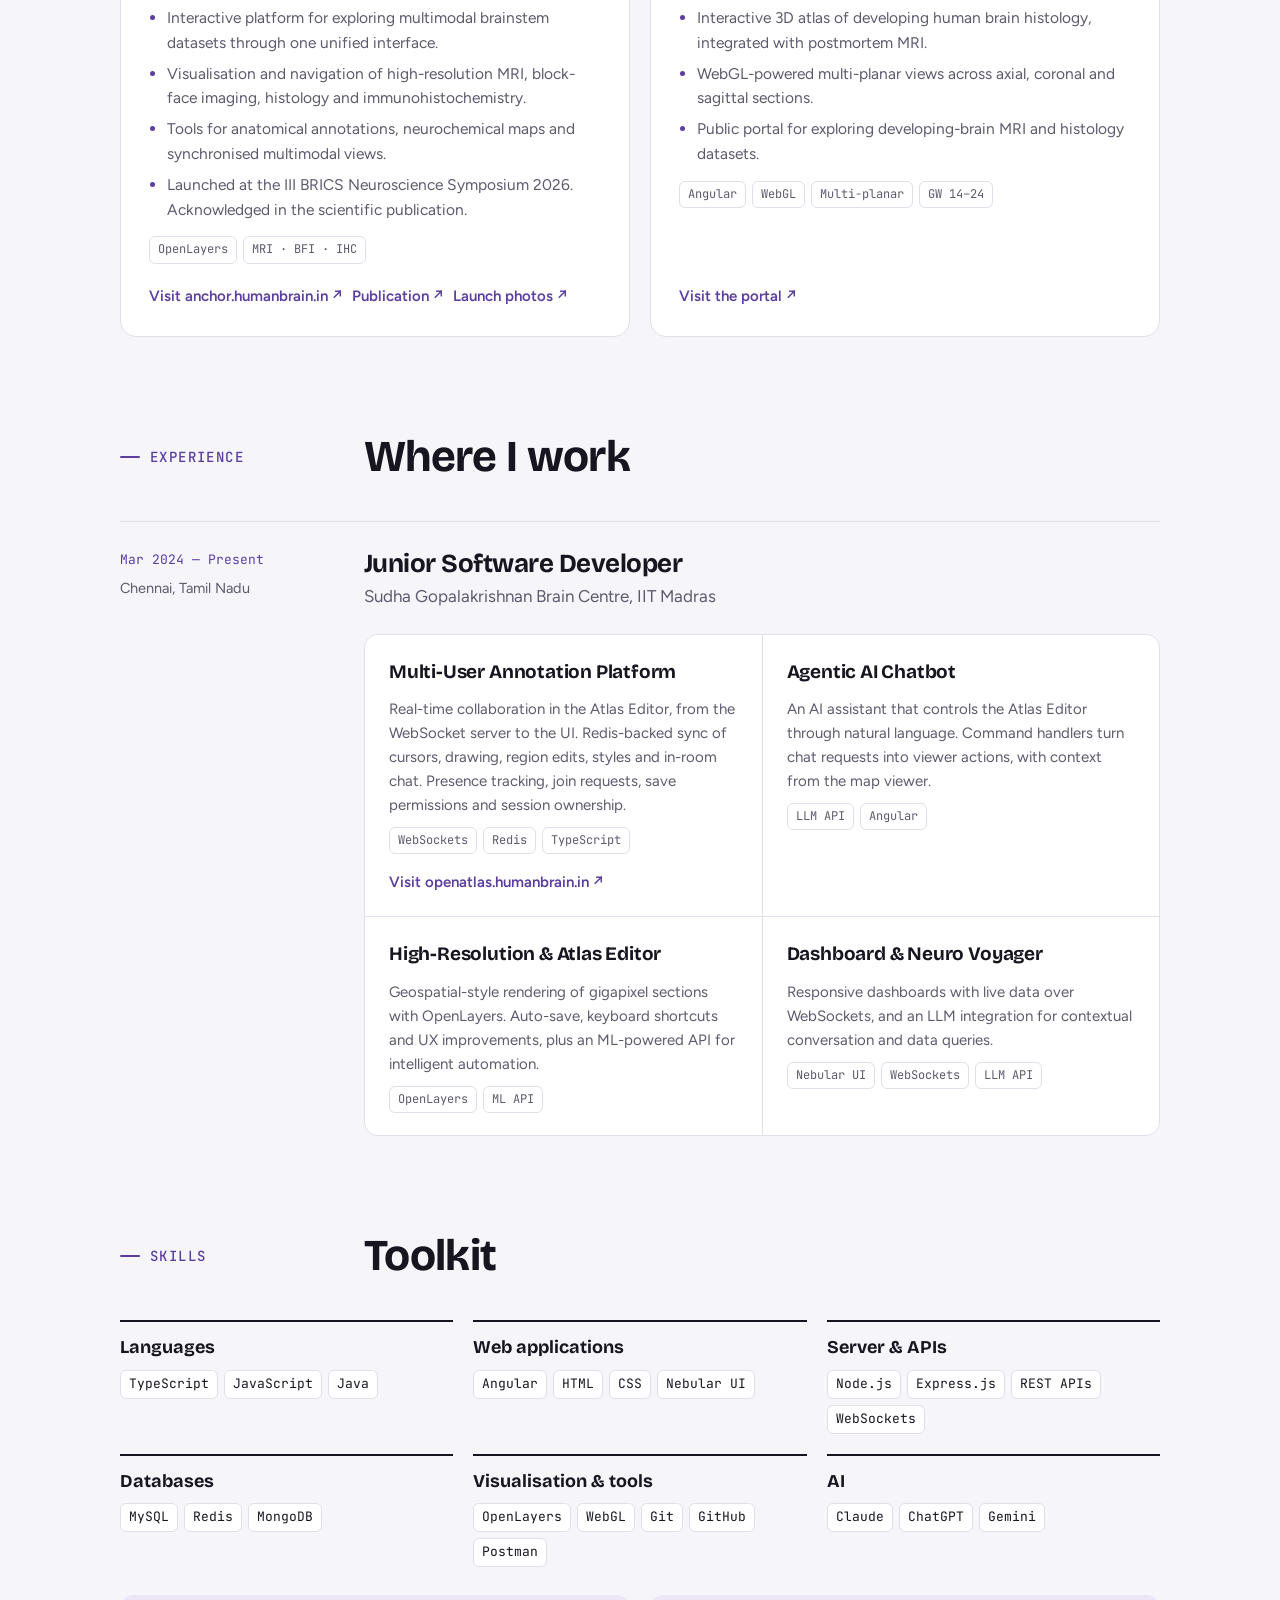
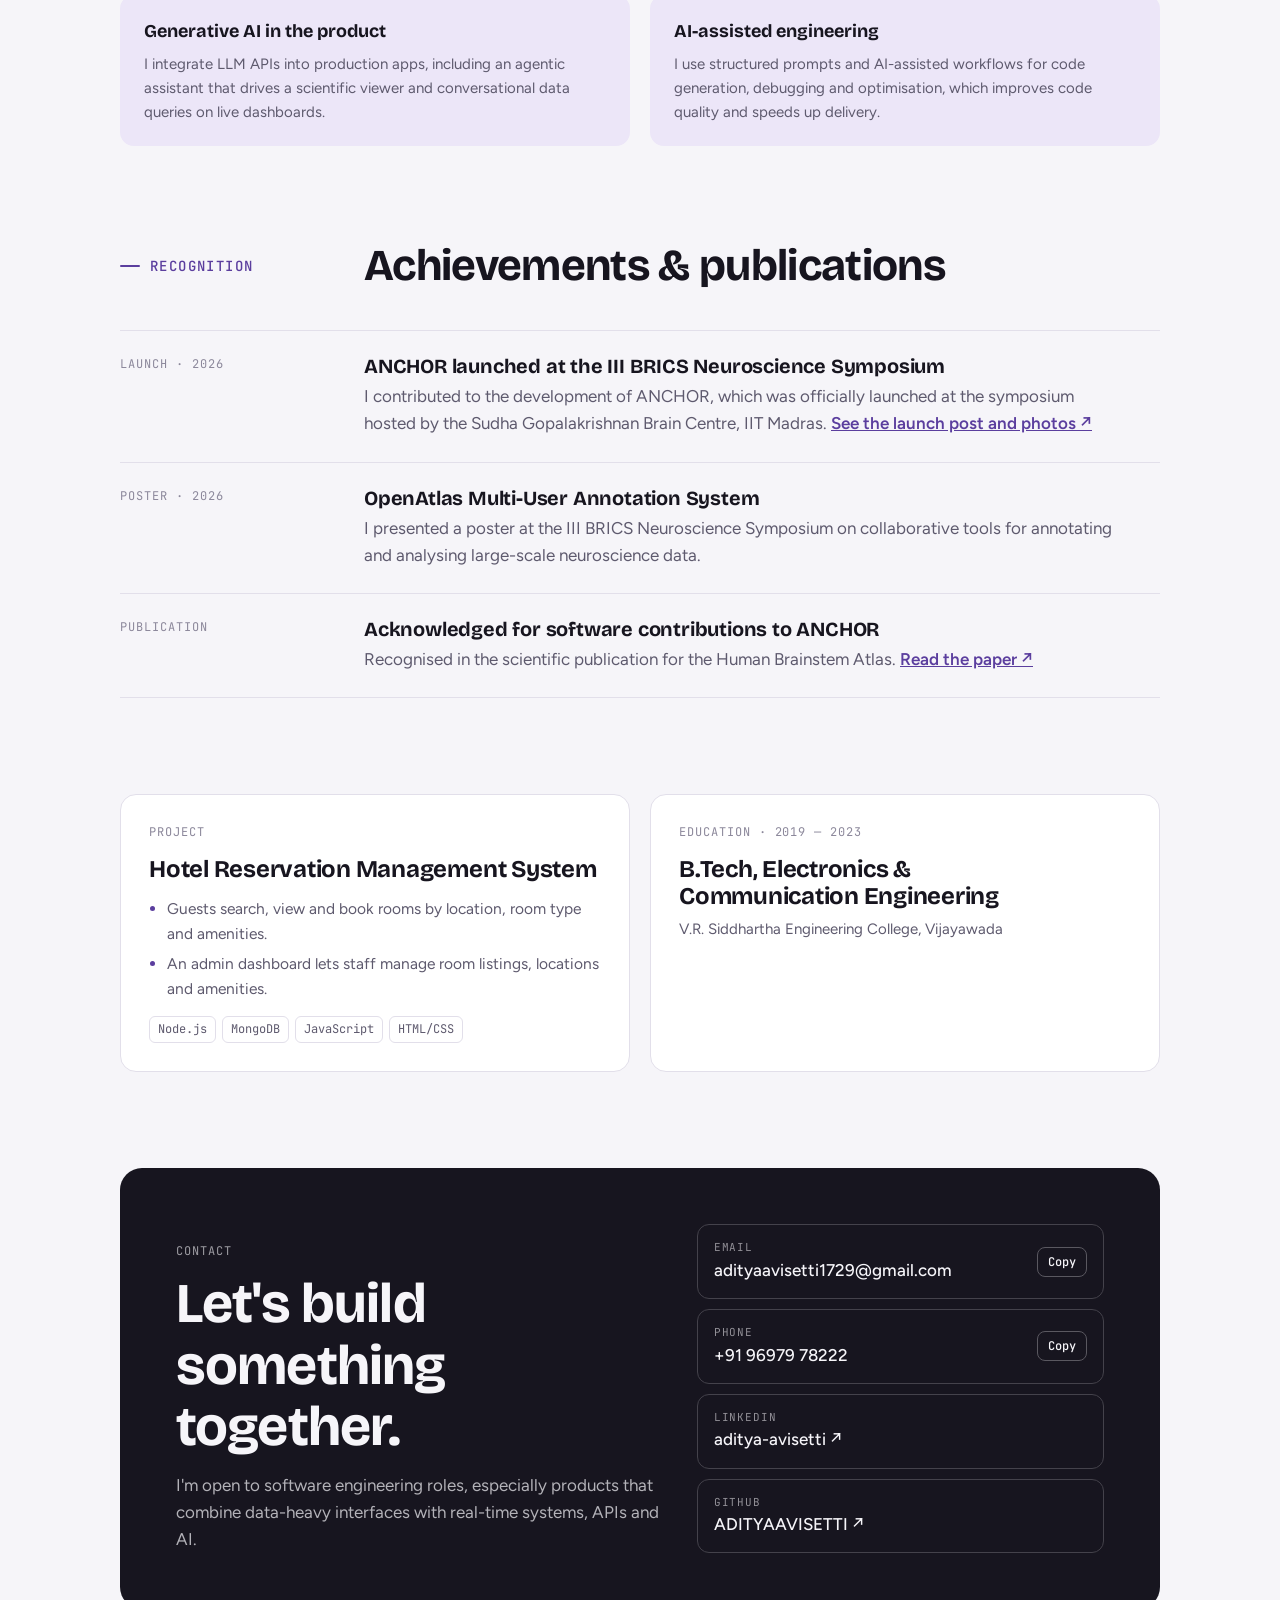
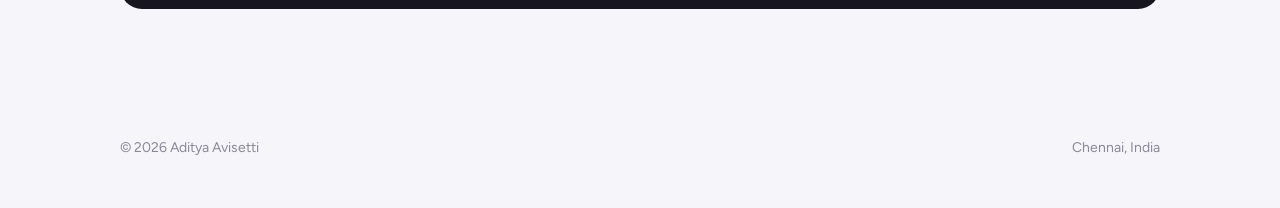
==== commit e63c9d5b: "Split into css/js files and clean up code" ====
--- a/index.html
+++ b/index.html
@@ -1,669 +1,513 @@
-<!doctype html>
+<!DOCTYPE html>
 <html lang="en">
 <head>
-<meta charset="utf-8">
-<meta name="viewport" content="width=device-width, initial-scale=1, viewport-fit=cover">
-<title>Aditya Avisetti</title>
-<meta name="description" content="Aditya Avisetti — Software Developer building interactive brain atlas platforms at IIT Madras.">
-<meta property="og:type" content="website">
-<meta property="og:title" content="Aditya Avisetti — Software Developer">
-<meta property="og:description" content="I build web tools that let scientists explore the human brain: public atlas platforms, real-time collaboration and AI assistants at IIT Madras.">
-<meta name="twitter:card" content="summary">
-<meta name="theme-color" content="#F6F5F9" media="(prefers-color-scheme: light)">
-<meta name="theme-color" content="#111016" media="(prefers-color-scheme: dark)">
-<link rel="icon" href="data:image/svg+xml,%3Csvg xmlns='http://www.w3.org/2000/svg' viewBox='0 0 32 32'%3E%3Crect width='32' height='32' rx='8' fill='%235B3E9E'/%3E%3Ctext x='16' y='23' font-family='Segoe UI,system-ui,sans-serif' font-size='20' font-weight='700' fill='%23fff' text-anchor='middle'%3EA%3C/text%3E%3C/svg%3E">
-<script>try{var t=localStorage.getItem('theme');if(t==='light'||t==='dark')document.documentElement.setAttribute('data-theme',t)}catch(e){}</script>
-<link rel="preconnect" href="https://fonts.googleapis.com">
-<link rel="preconnect" href="https://fonts.gstatic.com" crossorigin>
-<link rel="stylesheet" href="https://fonts.googleapis.com/css2?family=Bricolage+Grotesque:opsz,wght@12..96,500;12..96,700;12..96,800&family=Figtree:wght@400;500;600&family=JetBrains+Mono:wght@400;500&display=swap">
-<style>
-:root{
-  --bg:#F6F5F9; --surface:#FFFFFF; --ink:#17151F; --muted:#5E5A6E; --faint:#8C889B;
-  --line:#E2DFEA; --accent:#5B3E9E; --accent-soft:#ECE6F8; --accent-ink:#FFFFFF;
-  --stain:#6B4FB8; --tissue:#EFEAF7; --tissue-2:#E3DAF3;
-  --display:"Bricolage Grotesque", "Segoe UI", system-ui, sans-serif;
-  --body:"Figtree", "Segoe UI", system-ui, sans-serif;
-  --mono:"JetBrains Mono", ui-monospace, Consolas, monospace;
-  --maxw:1120px;
-}
-@media (prefers-color-scheme: dark){
-  :root:not([data-theme="light"]){
-    color-scheme:dark;
-    --bg:#111016; --surface:#1A1822; --ink:#ECEAF2; --muted:#A9A4B8; --faint:#7C778C;
-    --line:#2C2937; --accent:#A993E6; --accent-soft:#2A2340; --accent-ink:#141119;
-    --stain:#9C85E0; --tissue:#1E1A2B; --tissue-2:#282238;
-  }
-}
-:root[data-theme="dark"]{
-  color-scheme:dark;
-  --bg:#111016; --surface:#1A1822; --ink:#ECEAF2; --muted:#A9A4B8; --faint:#7C778C;
-  --line:#2C2937; --accent:#A993E6; --accent-soft:#2A2340; --accent-ink:#141119;
-  --stain:#9C85E0; --tissue:#1E1A2B; --tissue-2:#282238;
-}
-*{box-sizing:border-box}
-html{scroll-behavior:smooth}
-@media (prefers-reduced-motion: reduce){html{scroll-behavior:auto}}
-body{margin:0;background:var(--bg);color:var(--ink);font-family:var(--body);font-size:17px;line-height:1.6;-webkit-font-smoothing:antialiased}
-a{color:inherit}
-a:focus-visible,button:focus-visible{outline:2px solid var(--accent);outline-offset:3px;border-radius:4px}
-.wrap{max-width:var(--maxw);margin:0 auto;padding-inline:clamp(16px,4vw,40px)}
-.label{font-family:var(--mono);font-size:12px;letter-spacing:.08em;text-transform:uppercase;color:var(--faint)}
-h1,h2,h3{font-family:var(--display);text-wrap:balance;margin:0;line-height:1.1}
-
-/* nav */
-.nav{position:sticky;top:env(safe-area-inset-top,0px);z-index:10;background:color-mix(in srgb,var(--surface) 88%,transparent);backdrop-filter:saturate(1.4) blur(12px);-webkit-backdrop-filter:saturate(1.4) blur(12px);border-bottom:1px solid var(--line);transition:box-shadow .2s}
-.nav.scrolled{box-shadow:0 8px 24px -18px color-mix(in srgb,var(--ink) 45%,transparent)}
-.nav .wrap{display:grid;grid-template-columns:1fr auto 1fr;align-items:center;gap:16px;height:64px}
-/* brand */
-.brand{display:inline-flex;align-items:center;gap:11px;text-decoration:none;justify-self:start;min-width:0}
-.brand-text{display:flex;flex-direction:column;line-height:1.15;min-width:0}
-.brand-text b{font:700 15.5px var(--display);letter-spacing:-.01em;white-space:nowrap}
-.brand-text small{font:500 11px var(--mono);letter-spacing:.06em;text-transform:uppercase;color:var(--faint);white-space:nowrap;margin-top:2px}
-/* links */
-.nav ul{display:flex;gap:4px;list-style:none;margin:0;padding:0;font-size:14.5px;align-self:stretch}
-.nav ul a{position:relative;display:flex;align-items:center;height:100%;padding:0 14px;text-decoration:none;color:var(--muted);font-weight:500;transition:color .15s}
-.nav ul a:hover{color:var(--ink)}
-.nav ul a[aria-current="true"]{color:var(--ink)}
-.nav ul a::after{content:"";position:absolute;left:14px;right:14px;bottom:-1px;height:2px;border-radius:2px 2px 0 0;background:var(--accent);transform:scaleX(0);transition:transform .2s}
-.nav ul a[aria-current="true"]::after{transform:scaleX(1)}
-.nav .only-mobile{display:none}
-/* actions */
-.nav-right{grid-column:3;justify-self:end;display:flex;align-items:center;gap:8px}
-.nav-link{display:inline-flex;align-items:center;gap:6px;height:36px;padding:0 14px;border:1px solid var(--line);border-radius:999px;background:var(--surface);font-size:14px;font-weight:600;color:var(--ink);text-decoration:none;transition:border-color .15s}
-.nav-link:hover{border-color:var(--accent)}
-.nav-link svg{width:15px;height:15px}
-.theme{width:36px;height:36px;border-radius:50%;border:1px solid var(--line);background:var(--surface);color:var(--ink);display:grid;place-items:center;cursor:pointer;padding:0;transition:border-color .15s}
-.theme:hover{border-color:var(--accent)}
-.theme svg{width:17px;height:17px}
-.theme .sun{display:none}
-:root[data-theme="dark"] .theme .sun{display:block}
-:root[data-theme="dark"] .theme .moon{display:none}
-@media (prefers-color-scheme: dark){:root:not([data-theme="light"]) .theme .sun{display:block}:root:not([data-theme="light"]) .theme .moon{display:none}}
-.btn.nav-cta{height:36px;padding:0 16px;font-size:14px;gap:6px}
-.btn.nav-cta svg{width:14px;height:14px;transition:transform .15s}
-.btn.nav-cta:hover svg{transform:translateX(2px)}
-.menu{display:none;width:36px;height:36px;border-radius:50%;border:1px solid var(--line);background:var(--surface);color:var(--ink);place-items:center;cursor:pointer;padding:0}
-.menu svg{width:18px;height:18px}
-@media (max-width:1000px){.nav-link{display:none}.brand-text small{display:none}}
-@media (max-width:720px){
-  .menu{display:grid}
-  .nav ul{display:none;position:absolute;top:100%;left:0;right:0;flex-direction:column;gap:2px;padding:10px calc(clamp(16px,4vw,40px) - 14px) 16px;background:var(--bg);border:0;border-bottom:1px solid var(--line);border-radius:0}
-  .nav.open ul{display:flex}
-  .nav ul{align-self:auto;background:var(--surface)}
-  .nav ul a{height:auto;padding:11px 14px;font-size:16px;border-radius:10px}
-  .nav ul a[aria-current="true"]{background:var(--accent-soft);color:var(--accent)}
-  .nav ul a::after{display:none}
-  .nav .only-mobile{display:list-item}
-}
-@media (max-width:420px){.btn.nav-cta{display:none}.brand-text b{font-size:15px}}
-section[id]{scroll-margin-top:80px}
-
-/* buttons */
-.btn{display:inline-flex;align-items:center;gap:8px;padding:11px 18px;border-radius:999px;font-weight:600;font-size:15px;text-decoration:none;border:1px solid var(--line);background:var(--surface);color:var(--ink);cursor:pointer;font-family:var(--body);transition:border-color .15s,transform .15s}
-.btn:hover{border-color:var(--accent);transform:translateY(-1px)}
-.btn.primary{background:var(--accent);color:var(--accent-ink);border-color:var(--accent)}
-.btn svg{width:16px;height:16px}
-
-/* hero */
-.hero{padding-block:clamp(24px,3vw,36px) clamp(40px,6vw,72px)}
-.hero-grid{display:grid;grid-template-columns:1.1fr .9fr;gap:clamp(32px,5vw,64px);align-items:center}
-@media (max-width:880px){.hero-grid{grid-template-columns:1fr}}
-.status{display:inline-flex;align-items:center;gap:8px;font-family:var(--mono);font-size:12.5px;color:var(--muted);padding:6px 12px;border:1px solid var(--line);border-radius:999px;background:var(--surface)}
-.status i{width:8px;height:8px;border-radius:50%;background:#2E9E6B;box-shadow:0 0 0 3px color-mix(in srgb,#2E9E6B 25%,transparent)}
-.hero h1{font-size:clamp(40px,6.2vw,72px);font-weight:700;letter-spacing:-.015em;line-height:1.08;margin-top:22px;color:color-mix(in srgb,var(--ink) 88%,var(--bg))}
-.hero h1 em{font-style:normal;color:var(--accent)}
-.fullname{font-family:var(--mono);font-size:13.5px;font-weight:500;color:var(--muted);margin-top:16px;letter-spacing:.06em}
-.lede{font-size:clamp(18px,2vw,21px);color:var(--muted);max-width:34em;margin:22px 0 0}
-.lede strong{color:var(--ink);font-weight:600}
-.cta{display:flex;flex-wrap:wrap;gap:12px;margin-top:30px}
-
-/* slide viewer */
-.viewer{border:1px solid var(--line);border-radius:14px;background:var(--surface);overflow:hidden;max-width:100%}
-.viewer-bar{display:flex;align-items:center;justify-content:space-between;gap:12px;padding:10px 14px;border-bottom:1px solid var(--line);font-family:var(--mono);font-size:11.5px;color:var(--faint)}
-.planes{display:flex;gap:4px}
-.planes button{font:inherit;color:var(--muted);background:none;border:1px solid transparent;border-radius:6px;padding:3px 8px;cursor:pointer}
-.planes button[aria-pressed="true"]{background:var(--accent-soft);color:var(--accent);border-color:color-mix(in srgb,var(--accent) 30%,transparent)}
-.viewer{margin:0}
-.viewer canvas{display:block;width:100%;aspect-ratio:560/460;cursor:crosshair;background:var(--tissue);touch-action:pan-y}
-.viewer canvas:focus-visible{outline:2px solid var(--accent);outline-offset:-2px}
-.viewer-foot{display:flex;justify-content:space-between;gap:12px;padding:9px 14px;border-top:1px solid var(--line);font-family:var(--mono);font-size:11.5px;color:var(--faint);font-variant-numeric:tabular-nums}
-.viewer-foot b{color:var(--ink);font-weight:500}
-
-/* stats strip */
-.facts{display:grid;grid-template-columns:repeat(4,1fr);border-top:1px solid var(--line);border-bottom:1px solid var(--line)}
-.fact{padding:22px 20px;display:flex;flex-direction:column;gap:4px}
-.fact + .fact{border-left:1px solid var(--line)}
-.fact b{font-family:var(--display);font-size:clamp(24px,3vw,32px);font-weight:700;letter-spacing:-.02em}
-.fact span{font-size:14px;color:var(--muted)}
-@media (max-width:720px){.facts{grid-template-columns:1fr 1fr}.fact:nth-child(3){border-left:0}.fact:nth-child(n+3){border-top:1px solid var(--line)}}
-
-/* sections */
-section.block{padding-block:clamp(56px,8vw,96px)}
-section.block.flush{padding-top:0}
-.head{display:grid;grid-template-columns:220px 1fr;gap:24px;margin-bottom:40px;align-items:center}
-.head h2{font-size:clamp(30px,4vw,44px);font-weight:700;letter-spacing:-.015em}
-.head .label{display:flex;align-items:center;gap:10px;font-size:14px;font-weight:500;letter-spacing:.1em;color:var(--accent)}
-.head .label::before{content:"";flex:none;width:20px;height:2px;border-radius:2px;background:currentColor}
-.head p{grid-column:2;color:var(--muted);margin:10px 0 0;max-width:40em}
-@media (max-width:720px){.head{grid-template-columns:1fr;gap:8px}.head p{grid-column:1}}
-
-/* featured work */
-.work{display:grid;grid-template-columns:1fr 1fr;gap:20px}
-@media (max-width:820px){.work{grid-template-columns:1fr}}
-.card{background:var(--surface);border:1px solid var(--line);border-radius:16px;padding:28px;display:flex;flex-direction:column;gap:14px;transition:border-color .2s}
-.card:hover{border-color:color-mix(in srgb,var(--accent) 45%,var(--line))}
-.card .top{display:flex;justify-content:space-between;align-items:center;gap:12px}
-.pill{font-family:var(--mono);font-size:11.5px;padding:4px 10px;border-radius:999px;background:var(--accent-soft);color:var(--accent);white-space:nowrap}
-.card h3{font-size:30px;font-weight:700;letter-spacing:-.01em}
-.card .sub{color:var(--muted);font-size:15px;margin-top:-6px}
-.card ul{margin:0;padding-left:18px;color:var(--muted);display:grid;gap:6px;font-size:15.5px}
-.card ul li::marker{color:var(--accent)}
-.tags{display:flex;flex-wrap:wrap;gap:6px}
-.tag{font-family:var(--mono);font-size:12px;color:var(--muted);border:1px solid var(--line);border-radius:6px;padding:3px 8px}
-.links{display:flex;flex-wrap:wrap;gap:10px;margin-top:auto;padding-top:6px}
-.links a{font-weight:600;font-size:15px;color:var(--accent);text-decoration:none;display:inline-flex;align-items:center;gap:6px}
-.links a:hover{text-decoration:underline;text-underline-offset:3px}
-
-/* experience */
-.role{display:grid;grid-template-columns:220px 1fr;gap:24px;border-top:1px solid var(--line);padding-top:28px}
-@media (max-width:720px){.role{grid-template-columns:1fr;gap:10px}}
-.role-meta .when{font-family:var(--mono);font-size:13px;color:var(--accent)}
-.role-meta .where{color:var(--muted);font-size:14.5px;margin-top:6px}
-.role h3{font-size:26px;font-weight:700;letter-spacing:-.02em}
-.role .org{color:var(--muted);margin-top:4px}
-.modules{display:grid;grid-template-columns:1fr 1fr;gap:1px;background:var(--line);border:1px solid var(--line);border-radius:14px;overflow:hidden;margin-top:24px}
-@media (max-width:820px){.modules{grid-template-columns:1fr}}
-.module{background:var(--surface);padding:22px 24px;display:flex;flex-direction:column;gap:10px}
-.module h4{margin:0;font-family:var(--display);font-size:19px;font-weight:700;letter-spacing:-.01em}
-.module p{margin:0;color:var(--muted);font-size:15px}
-
-/* skills */
-.skills{display:grid;grid-template-columns:repeat(3,1fr);gap:20px}
-@media (max-width:880px){.skills{grid-template-columns:1fr 1fr}}
-@media (max-width:560px){.skills{grid-template-columns:1fr}}
-.skill{border-top:2px solid var(--ink);padding-top:16px}
-.skill h3{font-size:18px;font-weight:700;margin-bottom:12px}
-.skill .tags .tag{font-size:13px;color:var(--ink);background:var(--surface)}
-.ai{margin-top:28px;display:grid;grid-template-columns:1fr 1fr;gap:20px}
-@media (max-width:720px){.ai{grid-template-columns:1fr}}
-.ai div{background:var(--accent-soft);border-radius:14px;padding:22px 24px}
-.ai h4{margin:0 0 6px;font-family:var(--display);font-size:18px}
-.ai p{margin:0;color:var(--muted);font-size:15px}
-
-/* recognition */
-.recog{display:grid;gap:0}
-.rec{display:grid;grid-template-columns:220px 1fr;gap:24px;padding-block:24px;border-top:1px solid var(--line)}
-.rec:last-child{border-bottom:1px solid var(--line)}
-@media (max-width:720px){.rec{grid-template-columns:1fr;gap:6px}}
-.rec h3{font-size:20px;font-weight:700;letter-spacing:-.01em}
-.rec p{margin:6px 0 0;color:var(--muted);max-width:44em}
-.rec a{color:var(--accent);font-weight:600}
-
-/* side project + edu */
-.duo{display:grid;grid-template-columns:1fr 1fr;gap:20px}
-.card h3.sm{font-size:24px}
-.card .sub.flat{margin:0}
-@media (max-width:820px){.duo{grid-template-columns:1fr}}
-
-/* contact */
-.contact{background:var(--ink);color:var(--bg);border-radius:22px;padding:clamp(28px,5vw,56px);display:grid;grid-template-columns:1.2fr 1fr;gap:32px;align-items:end}
-@media (max-width:820px){.contact{grid-template-columns:1fr}}
-.contact h2{font-size:clamp(34px,5vw,56px);font-weight:700;letter-spacing:-.015em;margin-top:10px}
-.contact .label{color:inherit;opacity:.6}
-.contact p{color:color-mix(in srgb,var(--bg) 70%,var(--ink));margin:14px 0 0;max-width:30em}
-.clist{display:grid;gap:10px}
-.crow{display:flex;align-items:center;justify-content:space-between;gap:12px;padding:14px 16px;border:1px solid color-mix(in srgb,var(--bg) 20%,var(--ink));border-radius:12px;min-width:0}
-.crow .k{font-family:var(--mono);font-size:11px;letter-spacing:.08em;text-transform:uppercase;color:color-mix(in srgb,var(--bg) 55%,var(--ink))}
-.crow .v{font-weight:500;overflow-wrap:anywhere;user-select:all}
-.crow a.v{user-select:auto;text-decoration:none}
-.crow a.v:hover{text-decoration:underline}
-.sr-only{position:absolute;width:1px;height:1px;padding:0;margin:-1px;overflow:hidden;clip:rect(0,0,0,0);white-space:nowrap;border:0}
-.copy{flex:none;font:500 12px var(--mono);background:none;color:var(--bg);border:1px solid color-mix(in srgb,var(--bg) 30%,var(--ink));border-radius:8px;padding:6px 10px;cursor:pointer}
-.copy:hover{border-color:var(--bg)}
-.crow.mail{position:relative}
-.crow.mail .v{cursor:pointer}
-.mail-menu{position:absolute;left:12px;top:calc(100% + 6px);z-index:5;min-width:220px;padding:6px;border-radius:12px;background:var(--surface);color:var(--ink);border:1px solid var(--line);box-shadow:0 16px 40px -12px rgba(0,0,0,.35)}
-.mail-menu[hidden]{display:none}
-.mail-menu p{margin:4px 10px 6px;font:500 11px var(--mono);letter-spacing:.08em;text-transform:uppercase;color:var(--faint)}
-.mail-menu a{display:flex;align-items:center;justify-content:space-between;gap:12px;padding:9px 10px;border-radius:8px;font-size:14.5px;font-weight:500;color:var(--ink);text-decoration:none}
-.mail-menu a:hover,.mail-menu a:focus-visible{background:var(--accent-soft);color:var(--accent);outline:none}
-.mail-menu a span{color:var(--faint);font-size:13px}
-footer{padding-block:32px 48px;color:var(--faint);font-size:14px;display:flex;justify-content:space-between;flex-wrap:wrap;gap:12px}
-
-.reveal{animation:rise .7s cubic-bezier(.2,.7,.2,1) both}
-.reveal.d2{animation-delay:.08s}.reveal.d3{animation-delay:.16s}.reveal.d4{animation-delay:.24s}
-@keyframes rise{from{transform:translateY(14px);opacity:.001}to{transform:none;opacity:1}}
-@media (prefers-reduced-motion: reduce){.reveal{animation:none}}
-</style>
+  <meta charset="UTF-8">
+  <meta name="viewport" content="width=device-width, initial-scale=1, viewport-fit=cover">
+  <title>Aditya Avisetti</title>
+  <meta name="description" content="Aditya Avisetti — Software Developer building interactive brain atlas platforms at IIT Madras.">
+
+  <!-- Social previews -->
+  <meta property="og:type" content="website">
+  <meta property="og:title" content="Aditya Avisetti — Software Developer">
+  <meta property="og:description" content="I build web tools that let scientists explore the human brain: public atlas platforms, real-time collaboration and AI assistants at IIT Madras.">
+  <meta name="twitter:card" content="summary">
+
+  <meta name="theme-color" content="#F6F5F9" media="(prefers-color-scheme: light)">
+  <meta name="theme-color" content="#111016" media="(prefers-color-scheme: dark)">
+  <link rel="icon" href="data:image/svg+xml,%3Csvg xmlns='http://www.w3.org/2000/svg' viewBox='0 0 32 32'%3E%3Crect width='32' height='32' rx='8' fill='%235B3E9E'/%3E%3Ctext x='16' y='23' font-family='Segoe UI,system-ui,sans-serif' font-size='20' font-weight='700' fill='%23fff' text-anchor='middle'%3EA%3C/text%3E%3C/svg%3E">
+
+  <!-- Apply the saved theme before first paint to avoid a flash of the wrong colours -->
+  <script>
+    try {
+      const savedTheme = localStorage.getItem('theme');
+      if (savedTheme === 'light' || savedTheme === 'dark') {
+        document.documentElement.setAttribute('data-theme', savedTheme);
+      }
+    } catch (err) {}
+  </script>
+
+  <link rel="preconnect" href="https://fonts.googleapis.com">
+  <link rel="preconnect" href="https://fonts.gstatic.com" crossorigin>
+  <link rel="stylesheet" href="https://fonts.googleapis.com/css2?family=Bricolage+Grotesque:opsz,wght@12..96,500;12..96,700;12..96,800&family=Figtree:wght@400;500;600&family=JetBrains+Mono:wght@400;500&display=swap">
+
+  <link rel="stylesheet" href="css/style.css">
+  <script src="js/main.js" defer></script>
 </head>
 <body>
 
-<nav class="nav" aria-label="Primary">
-  <div class="wrap">
-    <a class="brand" href="#top" aria-label="Aditya Avisetti, back to top"><span class="brand-text"><b>Aditya Avisetti</b><small>Software Developer</small></span></a>
-    <ul id="nav-links">
-      <li><a href="#work">Work</a></li>
-      <li><a href="#experience">Experience</a></li>
-      <li><a href="#skills">Skills</a></li>
-      <li><a href="#recognition">Recognition</a></li>
-      <li class="only-mobile"><a href="#contact">Contact</a></li>
-      <li class="only-mobile"><a href="resumes/Aditya_Resume.pdf" download>Download resume</a></li>
-    </ul>
-    <div class="nav-right">
-      <a class="nav-link" href="resumes/Aditya_Resume.pdf" download>Resume
-        <svg viewBox="0 0 16 16" fill="none" stroke="currentColor" stroke-width="1.8" stroke-linecap="round" stroke-linejoin="round"><path d="M8 2.5v8M4.5 7 8 10.5 11.5 7M3 13.5h10"/></svg></a>
-      <button class="theme" type="button" id="theme-toggle" aria-label="Dark theme" aria-pressed="false">
-        <svg class="moon" viewBox="0 0 24 24" fill="none" stroke="currentColor" stroke-width="1.8" stroke-linecap="round" stroke-linejoin="round"><path d="M21 12.8A9 9 0 1 1 11.2 3a7 7 0 0 0 9.8 9.8z"/></svg>
-        <svg class="sun" viewBox="0 0 24 24" fill="none" stroke="currentColor" stroke-width="1.8" stroke-linecap="round"><circle cx="12" cy="12" r="4.2"/><path d="M12 2v2.2M12 19.8V22M4.2 4.2l1.6 1.6M18.2 18.2l1.6 1.6M2 12h2.2M19.8 12H22M4.2 19.8l1.6-1.6M18.2 5.8l1.6-1.6"/></svg>
-      </button>
-      <a class="btn primary nav-cta" href="#contact">Get in touch
-        <svg viewBox="0 0 16 16" fill="none" stroke="currentColor" stroke-width="1.8" stroke-linecap="round" stroke-linejoin="round"><path d="M3 8h10M9 4l4 4-4 4"/></svg></a>
-      <button class="menu" type="button" id="menu-toggle" aria-label="Menu" aria-expanded="false" aria-controls="nav-links">
-        <svg viewBox="0 0 24 24" fill="none" stroke="currentColor" stroke-width="1.8" stroke-linecap="round"><path d="M4 7h16M4 12h16M4 17h16"/></svg>
-      </button>
+  <!-- ===== Navbar ===== -->
+  <nav class="navbar" aria-label="Primary">
+    <div class="container">
+      <a class="brand" href="#top" aria-label="Aditya Avisetti, back to top">
+        <span class="brand-name">Aditya Avisetti</span>
+        <span class="brand-role">Software Developer</span>
+      </a>
+
+      <ul class="nav-links" id="nav-links">
+        <li><a href="#work">Work</a></li>
+        <li><a href="#experience">Experience</a></li>
+        <li><a href="#skills">Skills</a></li>
+        <li><a href="#recognition">Recognition</a></li>
+        <li class="mobile-only"><a href="#contact">Contact</a></li>
+        <li class="mobile-only"><a href="resumes/Aditya_Resume.pdf" download>Download resume</a></li>
+      </ul>
+
+      <div class="nav-actions">
+        <a class="nav-resume" href="resumes/Aditya_Resume.pdf" download>
+          Resume
+          <svg viewBox="0 0 16 16" fill="none" stroke="currentColor" stroke-width="1.8" stroke-linecap="round" stroke-linejoin="round"><path d="M8 2.5v8M4.5 7 8 10.5 11.5 7M3 13.5h10"/></svg>
+        </a>
+
+        <button class="icon-btn theme-toggle" id="theme-toggle" type="button" aria-label="Dark theme" aria-pressed="false">
+          <svg class="icon-moon" viewBox="0 0 24 24" fill="none" stroke="currentColor" stroke-width="1.8" stroke-linecap="round" stroke-linejoin="round"><path d="M21 12.8A9 9 0 1 1 11.2 3a7 7 0 0 0 9.8 9.8z"/></svg>
+          <svg class="icon-sun" viewBox="0 0 24 24" fill="none" stroke="currentColor" stroke-width="1.8" stroke-linecap="round"><circle cx="12" cy="12" r="4.2"/><path d="M12 2v2.2M12 19.8V22M4.2 4.2l1.6 1.6M18.2 18.2l1.6 1.6M2 12h2.2M19.8 12H22M4.2 19.8l1.6-1.6M18.2 5.8l1.6-1.6"/></svg>
+        </button>
+
+        <a class="btn btn-primary nav-cta" href="#contact">
+          Get in touch
+          <svg viewBox="0 0 16 16" fill="none" stroke="currentColor" stroke-width="1.8" stroke-linecap="round" stroke-linejoin="round"><path d="M3 8h10M9 4l4 4-4 4"/></svg>
+        </a>
+
+        <button class="icon-btn menu-toggle" id="menu-toggle" type="button" aria-label="Menu" aria-expanded="false" aria-controls="nav-links">
+          <svg viewBox="0 0 24 24" fill="none" stroke="currentColor" stroke-width="1.8" stroke-linecap="round"><path d="M4 7h16M4 12h16M4 17h16"/></svg>
+        </button>
+      </div>
+    </div>
+  </nav>
+
+
+  <!-- ===== Hero ===== -->
+  <header class="hero" id="top">
+    <div class="container hero-grid">
+      <div>
+        <div class="status reveal">
+          <span class="status-dot"></span>
+          Available for opportunities · Software Developer · IIT Madras
+        </div>
+
+        <h1 class="reveal delay-1">I build web tools that let scientists <em>explore the human brain.</em></h1>
+
+        <p class="full-name reveal delay-2">SATYA TEJA ADITYA BHARG AVISETTI</p>
+
+        <p class="intro reveal delay-2">
+          Software developer with <strong>2+ years</strong> building complete web applications at the
+          <strong>Sudha Gopalakrishnan Brain Centre, IIT Madras</strong>, from Angular and TypeScript interfaces
+          to Node.js services, Redis-backed real-time sync and LLM integrations. I build high-resolution imaging
+          viewers, multi-user collaboration systems and AI assistants for neuroscience research.
+        </p>
+
+        <div class="hero-actions reveal delay-3">
+          <a class="btn btn-primary" href="#work">
+            See my work
+            <svg viewBox="0 0 16 16" fill="none" stroke="currentColor" stroke-width="1.8"><path d="M3 8h10M9 4l4 4-4 4"/></svg>
+          </a>
+          <a class="btn" href="https://linkedin.com/in/aditya-avisetti-073b13204/" target="_blank" rel="noopener">
+            LinkedIn
+            <svg viewBox="0 0 16 16" fill="none" stroke="currentColor" stroke-width="1.8"><path d="M6 3h7v7M13 3 4 12"/></svg>
+          </a>
+          <!--
+          <a class="btn" href="https://github.com/ADITYAAVISETTI" target="_blank" rel="noopener">
+            GitHub
+            <svg viewBox="0 0 16 16" fill="none" stroke="currentColor" stroke-width="1.8"><path d="M6 3h7v7M13 3 4 12"/></svg>
+          </a>
+          -->
+          <a class="btn" href="resumes/Aditya_Resume.pdf" download>
+            Download Resume
+            <svg viewBox="0 0 16 16" fill="none" stroke="currentColor" stroke-width="1.8"><path d="M8 2v9M4 7l4 4 4-4M3 14h10"/></svg>
+          </a>
+        </div>
+      </div>
+
+      <!-- Interactive brain-section illustration (drawn by js/main.js) -->
+      <figure class="viewer reveal delay-2" aria-labelledby="viewer-caption">
+        <div class="viewer-header">
+          <span>atlas-viewer · section 0412</span>
+          <div class="plane-switch" role="group" aria-label="Plane">
+            <button type="button" data-plane="0" aria-pressed="false">AX</button>
+            <button type="button" data-plane="1" aria-pressed="true">COR</button>
+            <button type="button" data-plane="2" aria-pressed="false">SAG</button>
+          </div>
+        </div>
+
+        <canvas id="atlas-canvas" width="560" height="460" tabindex="0" role="img"
+                aria-label="Illustrated coronal brain section with labelled regions. Use the arrow keys to move the crosshair."
+                aria-describedby="region-name"></canvas>
+
+        <div class="viewer-footer">
+          <span>x <b id="cursor-x">—</b> µm · y <b id="cursor-y">—</b> µm</span>
+          <span id="region-name" aria-live="polite">Hover or tap the section</span>
+        </div>
+
+        <figcaption id="viewer-caption" class="sr-only">
+          Interactive illustration of a brain atlas viewer. Switch between axial, coronal and sagittal planes,
+          then hover, tap or use the arrow keys to identify regions.
+        </figcaption>
+      </figure>
+    </div>
+  </header>
+
+
+  <!-- ===== Quick facts ===== -->
+  <div class="container">
+    <div class="facts">
+      <div class="fact"><strong>2+ yrs</strong><span>Professional experience</span></div>
+      <div class="fact"><strong>2</strong><span>Public atlas platforms shipped</span></div>
+      <div class="fact"><strong>6</strong><span>Research products built</span></div>
+      <div class="fact"><strong>BRICS</strong><span>Neuroscience Symposium 2026 presenter</span></div>
     </div>
   </div>
-</nav>
-
-<header class="hero" id="top">
-  <div class="wrap hero-grid">
-    <div>
-      <div class="status reveal"><i></i> Available for opportunities · Software Developer · IIT Madras</div>
-      <h1 class="reveal d2">I build web tools that let scientists <em>explore the human brain.</em></h1>
-      <p class="fullname reveal d3">SATYA TEJA ADITYA BHARG AVISETTI</p>
-      <p class="lede reveal d3">Software developer with <strong>2+ years</strong> building complete web applications at the <strong>Sudha Gopalakrishnan Brain Centre, IIT Madras</strong>, from Angular and TypeScript interfaces to Node.js services, Redis-backed real-time sync and LLM integrations. I build high-resolution imaging viewers, multi-user collaboration systems and AI assistants for neuroscience research.</p>
-      <div class="cta reveal d4">
-        <a class="btn primary" href="#work">See my work
-          <svg viewBox="0 0 16 16" fill="none" stroke="currentColor" stroke-width="1.8"><path d="M3 8h10M9 4l4 4-4 4"/></svg></a>
-        <a class="btn" href="https://linkedin.com/in/aditya-avisetti-073b13204/" target="_blank" rel="noopener">LinkedIn
-          <svg viewBox="0 0 16 16" fill="none" stroke="currentColor" stroke-width="1.8"><path d="M6 3h7v7M13 3 4 12"/></svg></a>
-        <!-- <a class="btn" href="https://github.com/ADITYAAVISETTI" target="_blank" rel="noopener">GitHub
-          <svg viewBox="0 0 16 16" fill="none" stroke="currentColor" stroke-width="1.8"><path d="M6 3h7v7M13 3 4 12"/></svg></a> -->
-        <a class="btn" href="resumes/Aditya_Resume.pdf" download>Download Resume
-          <svg viewBox="0 0 16 16" fill="none" stroke="currentColor" stroke-width="1.8"><path d="M8 2v9M4 7l4 4 4-4M3 14h10"/></svg></a>
-      </div>
-    </div>
-
-    <figure class="viewer reveal d3" aria-labelledby="viewer-cap">
-      <div class="viewer-bar">
-        <span>atlas-viewer · section 0412</span>
-        <div class="planes" role="group" aria-label="Plane">
-          <button type="button" id="p-ax" aria-pressed="false" data-plane="0">AX</button>
-          <button type="button" id="p-cor" aria-pressed="true" data-plane="1">COR</button>
-          <button type="button" id="p-sag" aria-pressed="false" data-plane="2">SAG</button>
-        </div>
-      </div>
-      <canvas id="slide" width="560" height="460" tabindex="0" role="img" aria-label="Illustrated coronal brain section with labelled regions. Use the arrow keys to move the crosshair." aria-describedby="region"></canvas>
-      <div class="viewer-foot">
-        <span>x <b id="cx">—</b> µm · y <b id="cy">—</b> µm</span>
-        <span id="region" aria-live="polite">Hover or tap the section</span>
-      </div>
-      <figcaption id="viewer-cap" class="sr-only">Interactive illustration of a brain atlas viewer. Switch between axial, coronal and sagittal planes, then hover, tap or use the arrow keys to identify regions.</figcaption>
-    </figure>
+
+
+  <main>
+
+    <!-- ===== Selected work ===== -->
+    <section class="section" id="work">
+      <div class="container">
+        <div class="section-head">
+          <span class="label">Selected work</span>
+          <h2>Two public brain atlases, live on the web</h2>
+          <p>Both platforms are live. They let anyone explore high-resolution human brain imaging in the browser.</p>
+        </div>
+
+        <div class="two-col">
+          <article class="card">
+            <div class="card-top">
+              <span class="label">Human Brainstem Atlas</span>
+              <span class="pill">Live · 2026</span>
+            </div>
+            <h3>ANCHOR</h3>
+            <p class="card-subtitle">Atlas of Neurochemical Characterization of the Human Brainstem</p>
+            <ul>
+              <li>Interactive platform for exploring multimodal brainstem datasets through one unified interface.</li>
+              <li>Visualisation and navigation of high-resolution MRI, block-face imaging, histology and immunohistochemistry.</li>
+              <li>Tools for anatomical annotations, neurochemical maps and synchronised multimodal views.</li>
+              <li>Launched at the III BRICS Neuroscience Symposium 2026. Acknowledged in the scientific publication.</li>
+            </ul>
+            <div class="tags">
+              <span class="tag">OpenLayers</span>
+              <span class="tag">MRI · BFI · IHC</span>
+            </div>
+            <div class="links">
+              <a href="https://anchor.humanbrain.in/" target="_blank" rel="noopener">Visit anchor.humanbrain.in ↗</a>
+              <a href="https://doi.org/10.64898/2026.06.03.727794" target="_blank" rel="noopener">Publication ↗</a>
+              <a href="https://www.linkedin.com/feed/update/urn:li:activity:7470077985786884096/" target="_blank" rel="noopener">Launch photos ↗</a>
+            </div>
+          </article>
+
+          <article class="card">
+            <div class="card-top">
+              <span class="label">Developing Human Brain</span>
+              <span class="pill">Live</span>
+            </div>
+            <h3>DHARANI</h3>
+            <p class="card-subtitle">3D developing human brain atlas, 14–24 gestational weeks</p>
+            <ul>
+              <li>Interactive 3D atlas of developing human brain histology, integrated with postmortem MRI.</li>
+              <li>WebGL-powered multi-planar views across axial, coronal and sagittal sections.</li>
+              <li>Public portal for exploring developing-brain MRI and histology datasets.</li>
+            </ul>
+            <div class="tags">
+              <span class="tag">Angular</span>
+              <span class="tag">WebGL</span>
+              <span class="tag">Multi-planar</span>
+              <span class="tag">GW 14–24</span>
+            </div>
+            <div class="links">
+              <a href="https://brainportal.humanbrain.in/publicview/index.html" target="_blank" rel="noopener">Visit the portal ↗</a>
+            </div>
+          </article>
+        </div>
+      </div>
+    </section>
+
+
+    <!-- ===== Experience ===== -->
+    <section class="section" id="experience">
+      <div class="container">
+        <div class="section-head">
+          <span class="label">Experience</span>
+          <h2>Where I work</h2>
+        </div>
+
+        <div class="role">
+          <div>
+            <div class="role-dates">Mar 2024 — Present</div>
+            <div class="role-location">Chennai, Tamil Nadu</div>
+          </div>
+
+          <div>
+            <h3>Junior Software Developer</h3>
+            <div class="role-org">Sudha Gopalakrishnan Brain Centre, IIT Madras</div>
+
+            <div class="modules">
+              <div class="module">
+                <h4>Multi-User Annotation Platform</h4>
+                <p>Real-time collaboration in the Atlas Editor, from the WebSocket server to the UI. Redis-backed sync of cursors, drawing, region edits, styles and in-room chat. Presence tracking, join requests, save permissions and session ownership.</p>
+                <div class="tags">
+                  <span class="tag">WebSockets</span>
+                  <span class="tag">Redis</span>
+                  <span class="tag">TypeScript</span>
+                </div>
+                <div class="links">
+                  <a href="https://openatlas.humanbrain.in/" target="_blank" rel="noopener">Visit openatlas.humanbrain.in ↗</a>
+                </div>
+              </div>
+
+              <div class="module">
+                <h4>Agentic AI Chatbot</h4>
+                <p>An AI assistant that controls the Atlas Editor through natural language. Command handlers turn chat requests into viewer actions, with context from the map viewer.</p>
+                <div class="tags">
+                  <span class="tag">LLM API</span>
+                  <span class="tag">Angular</span>
+                </div>
+              </div>
+
+              <div class="module">
+                <h4>High-Resolution &amp; Atlas Editor</h4>
+                <p>Geospatial-style rendering of gigapixel sections with OpenLayers. Auto-save, keyboard shortcuts and UX improvements, plus an ML-powered API for intelligent automation.</p>
+                <div class="tags">
+                  <span class="tag">OpenLayers</span>
+                  <span class="tag">ML API</span>
+                </div>
+              </div>
+
+              <div class="module">
+                <h4>Dashboard &amp; Neuro Voyager</h4>
+                <p>Responsive dashboards with live data over WebSockets, and an LLM integration for contextual conversation and data queries.</p>
+                <div class="tags">
+                  <span class="tag">Nebular UI</span>
+                  <span class="tag">WebSockets</span>
+                  <span class="tag">LLM API</span>
+                </div>
+              </div>
+            </div>
+          </div>
+        </div>
+      </div>
+    </section>
+
+
+    <!-- ===== Skills ===== -->
+    <section class="section" id="skills">
+      <div class="container">
+        <div class="section-head">
+          <span class="label">Skills</span>
+          <h2>Toolkit</h2>
+        </div>
+
+        <div class="skills">
+          <div class="skill-group">
+            <h3>Languages</h3>
+            <div class="tags">
+              <span class="tag">TypeScript</span>
+              <span class="tag">JavaScript</span>
+              <!-- <span class="tag">Python</span> -->
+              <span class="tag">Java</span>
+            </div>
+          </div>
+
+          <div class="skill-group">
+            <h3>Web applications</h3>
+            <div class="tags">
+              <span class="tag">Angular</span>
+              <span class="tag">HTML</span>
+              <span class="tag">CSS</span>
+              <span class="tag">Nebular UI</span>
+            </div>
+          </div>
+
+          <div class="skill-group">
+            <h3>Server &amp; APIs</h3>
+            <div class="tags">
+              <span class="tag">Node.js</span>
+              <span class="tag">Express.js</span>
+              <!-- <span class="tag">Django</span> -->
+              <span class="tag">REST APIs</span>
+              <span class="tag">WebSockets</span>
+            </div>
+          </div>
+
+          <div class="skill-group">
+            <h3>Databases</h3>
+            <div class="tags">
+              <span class="tag">MySQL</span>
+              <span class="tag">Redis</span>
+              <span class="tag">MongoDB</span>
+            </div>
+          </div>
+
+          <div class="skill-group">
+            <h3>Visualisation &amp; tools</h3>
+            <div class="tags">
+              <span class="tag">OpenLayers</span>
+              <span class="tag">WebGL</span>
+              <span class="tag">Git</span>
+              <span class="tag">GitHub</span>
+              <span class="tag">Postman</span>
+            </div>
+          </div>
+
+          <div class="skill-group">
+            <h3>AI</h3>
+            <div class="tags">
+              <span class="tag">Claude</span>
+              <span class="tag">ChatGPT</span>
+              <span class="tag">Gemini</span>
+            </div>
+          </div>
+        </div>
+
+        <div class="ai-notes">
+          <div class="ai-note">
+            <h4>Generative AI in the product</h4>
+            <p>I integrate LLM APIs into production apps, including an agentic assistant that drives a scientific viewer and conversational data queries on live dashboards.</p>
+          </div>
+          <div class="ai-note">
+            <h4>AI-assisted engineering</h4>
+            <p>I use structured prompts and AI-assisted workflows for code generation, debugging and optimisation, which improves code quality and speeds up delivery.</p>
+          </div>
+        </div>
+      </div>
+    </section>
+
+
+    <!-- ===== Recognition ===== -->
+    <section class="section" id="recognition">
+      <div class="container">
+        <div class="section-head">
+          <span class="label">Recognition</span>
+          <h2>Achievements &amp; publications</h2>
+        </div>
+
+        <div class="achievements">
+          <div class="achievement">
+            <span class="label">Launch · 2026</span>
+            <div>
+              <h3>ANCHOR launched at the III BRICS Neuroscience Symposium</h3>
+              <p>
+                I contributed to the development of ANCHOR, which was officially launched at the symposium hosted by
+                the Sudha Gopalakrishnan Brain Centre, IIT Madras.
+                <a href="https://www.linkedin.com/feed/update/urn:li:activity:7470077985786884096/" target="_blank" rel="noopener">See the launch post and photos ↗</a>
+              </p>
+            </div>
+          </div>
+
+          <div class="achievement">
+            <span class="label">Poster · 2026</span>
+            <div>
+              <h3>OpenAtlas Multi-User Annotation System</h3>
+              <p>I presented a poster at the III BRICS Neuroscience Symposium on collaborative tools for annotating and analysing large-scale neuroscience data.</p>
+            </div>
+          </div>
+
+          <div class="achievement">
+            <span class="label">Publication</span>
+            <div>
+              <h3>Acknowledged for software contributions to ANCHOR</h3>
+              <p>
+                Recognised in the scientific publication for the Human Brainstem Atlas.
+                <a href="https://doi.org/10.64898/2026.06.03.727794" target="_blank" rel="noopener">Read the paper ↗</a>
+              </p>
+            </div>
+          </div>
+        </div>
+      </div>
+    </section>
+
+
+    <!-- ===== Side project & education ===== -->
+    <section class="section" id="more" aria-labelledby="more-heading">
+      <h2 id="more-heading" class="sr-only">Side project and education</h2>
+      <div class="container two-col">
+        <article class="card">
+          <span class="label">Project</span>
+          <h3 class="small">Hotel Reservation Management System</h3>
+          <ul>
+            <li>Guests search, view and book rooms by location, room type and amenities.</li>
+            <li>An admin dashboard lets staff manage room listings, locations and amenities.</li>
+          </ul>
+          <div class="tags">
+            <span class="tag">Node.js</span>
+            <span class="tag">MongoDB</span>
+            <span class="tag">JavaScript</span>
+            <span class="tag">HTML/CSS</span>
+          </div>
+        </article>
+
+        <article class="card">
+          <span class="label">Education · 2019 — 2023</span>
+          <h3 class="small">B.Tech, Electronics &amp; Communication Engineering</h3>
+          <p class="card-subtitle">V.R. Siddhartha Engineering College, Vijayawada</p>
+        </article>
+      </div>
+    </section>
+
+
+    <!-- ===== Contact ===== -->
+    <section class="section" id="contact">
+      <div class="container">
+        <div class="contact">
+          <div>
+            <span class="label">Contact</span>
+            <h2>Let's build something together.</h2>
+            <p>I'm open to software engineering roles, especially products that combine data-heavy interfaces with real-time systems, APIs and AI.</p>
+          </div>
+
+          <!-- Email and phone are stored reversed and filled in by main.js to keep them away from scrapers -->
+          <div class="contact-list">
+            <div class="contact-row">
+              <div>
+                <div class="contact-key">Email</div>
+                <a class="contact-value" id="email" data-user="9271ittesivaaytida" data-domain="moc.liamg"
+                   aria-haspopup="true" aria-expanded="false" aria-controls="mail-menu">adityaavisetti1729 [at] gmail [dot] com</a>
+              </div>
+              <button class="copy-btn" type="button" data-copy="email">Copy</button>
+
+              <div class="mail-menu" id="mail-menu" hidden>
+                <p>Write with</p>
+                <a id="mail-gmail" target="_blank" rel="noopener">Gmail <span>↗</span></a>
+                <a id="mail-outlook" target="_blank" rel="noopener">Outlook <span>↗</span></a>
+                <a id="mail-yahoo" target="_blank" rel="noopener">Yahoo Mail <span>↗</span></a>
+                <a id="mail-default">Default mail app <span>✉</span></a>
+              </div>
+            </div>
+
+            <div class="contact-row">
+              <div>
+                <div class="contact-key">Phone</div>
+                <a class="contact-value" id="phone" data-number="22287 97969 19+">Enable JavaScript to show</a>
+              </div>
+              <button class="copy-btn" type="button" data-copy="phone">Copy</button>
+            </div>
+
+            <div class="contact-row">
+              <div>
+                <div class="contact-key">LinkedIn</div>
+                <a class="contact-value" href="https://linkedin.com/in/aditya-avisetti-073b13204/" target="_blank" rel="noopener">aditya-avisetti ↗</a>
+              </div>
+            </div>
+
+            <div class="contact-row">
+              <div>
+                <div class="contact-key">GitHub</div>
+                <a class="contact-value" href="https://github.com/ADITYAAVISETTI" target="_blank" rel="noopener">ADITYAAVISETTI ↗</a>
+              </div>
+            </div>
+          </div>
+        </div>
+      </div>
+    </section>
+
+  </main>
+
+
+  <!-- ===== Footer ===== -->
+  <div class="container">
+    <footer class="footer">
+      <span>© <span id="year">2026</span> Aditya Avisetti</span>
+      <span>Chennai, India</span>
+    </footer>
   </div>
-</header>
-
-<div class="wrap">
-  <div class="facts">
-    <div class="fact"><b>2+ yrs</b><span>Professional experience</span></div>
-    <div class="fact"><b>2</b><span>Public atlas platforms shipped</span></div>
-    <div class="fact"><b>6</b><span>Research products built</span></div>
-    <div class="fact"><b>BRICS</b><span>Neuroscience Symposium 2026 presenter</span></div>
-  </div>
-</div>
-
-<main>
-<section class="block" id="work">
-  <div class="wrap">
-    <div class="head">
-      <span class="label">Selected work</span>
-      <div>
-        <h2>Two public brain atlases, live on the web</h2>
-      </div>
-      <p>Both platforms are live. They let anyone explore high-resolution human brain imaging in the browser.</p>
-    </div>
-    <div class="work">
-      <article class="card">
-        <div class="top"><span class="label">Human Brainstem Atlas</span><span class="pill">Live · 2026</span></div>
-        <h3>ANCHOR</h3>
-        <p class="sub">Atlas of Neurochemical Characterization of the Human Brainstem</p>
-        <ul>
-          <li>Interactive platform for exploring multimodal brainstem datasets through one unified interface.</li>
-          <li>Visualisation and navigation of high-resolution MRI, block-face imaging, histology and immunohistochemistry.</li>
-          <li>Tools for anatomical annotations, neurochemical maps and synchronised multimodal views.</li>
-          <li>Launched at the III BRICS Neuroscience Symposium 2026. Acknowledged in the scientific publication.</li>
-        </ul>
-        <div class="tags"><span class="tag">OpenLayers</span><span class="tag">MRI · BFI · IHC</span></div>
-        <div class="links">
-          <a href="https://anchor.humanbrain.in/" target="_blank" rel="noopener">Visit anchor.humanbrain.in ↗</a>
-          <a href="https://doi.org/10.64898/2026.06.03.727794" target="_blank" rel="noopener">Publication ↗</a>
-          <a href="https://www.linkedin.com/feed/update/urn:li:activity:7470077985786884096/" target="_blank" rel="noopener">Launch photos ↗</a>
-        </div>
-      </article>
-      <article class="card">
-        <div class="top"><span class="label">Developing Human Brain</span><span class="pill">Live</span></div>
-        <h3>DHARANI</h3>
-        <p class="sub">3D developing human brain atlas, 14–24 gestational weeks</p>
-        <ul>
-          <li>Interactive 3D atlas of developing human brain histology, integrated with postmortem MRI.</li>
-          <li>WebGL-powered multi-planar views across axial, coronal and sagittal sections.</li>
-          <li>Public portal for exploring developing-brain MRI and histology datasets.</li>
-        </ul>
-        <div class="tags"><span class="tag">Angular</span><span class="tag">WebGL</span><span class="tag">Multi-planar</span><span class="tag">GW 14–24</span></div>
-        <div class="links">
-          <a href="https://brainportal.humanbrain.in/publicview/index.html" target="_blank" rel="noopener">Visit the portal ↗</a>
-        </div>
-      </article>
-    </div>
-  </div>
-</section>
-
-<section class="block flush" id="experience">
-  <div class="wrap">
-    <div class="head">
-      <span class="label">Experience</span>
-      <h2>Where I work</h2>
-    </div>
-    <div class="role">
-      <div class="role-meta">
-        <div class="when">Mar 2024 — Present</div>
-        <div class="where">Chennai, Tamil Nadu</div>
-      </div>
-      <div>
-        <h3>Junior Software Developer</h3>
-        <div class="org">Sudha Gopalakrishnan Brain Centre, IIT Madras</div>
-        <div class="modules">
-          <div class="module">
-            <h4>Multi-User Annotation Platform</h4>
-            <p>Real-time collaboration in the Atlas Editor, from the WebSocket server to the UI. Redis-backed sync of cursors, drawing, region edits, styles and in-room chat. Presence tracking, join requests, save permissions and session ownership.</p>
-            <div class="tags"><span class="tag">WebSockets</span><span class="tag">Redis</span><span class="tag">TypeScript</span></div>
-            <div class="links"><a href="https://openatlas.humanbrain.in/" target="_blank" rel="noopener">Visit openatlas.humanbrain.in ↗</a></div>
-          </div>
-          <div class="module">
-            <h4>Agentic AI Chatbot</h4>
-            <p>An AI assistant that controls the Atlas Editor through natural language. Command handlers turn chat requests into viewer actions, with context from the map viewer.</p>
-            <div class="tags"><span class="tag">LLM API</span><span class="tag">Angular</span></div>
-          </div>
-          <div class="module">
-            <h4>High-Resolution &amp; Atlas Editor</h4>
-            <p>Geospatial-style rendering of gigapixel sections with OpenLayers. Auto-save, keyboard shortcuts and UX improvements, plus an ML-powered API for intelligent automation.</p>
-            <div class="tags"><span class="tag">OpenLayers</span><span class="tag">ML API</span></div>
-          </div>
-          <div class="module">
-            <h4>Dashboard &amp; Neuro Voyager</h4>
-            <p>Responsive dashboards with live data over WebSockets, and an LLM integration for contextual conversation and data queries.</p>
-            <div class="tags"><span class="tag">Nebular UI</span><span class="tag">WebSockets</span><span class="tag">LLM API</span></div>
-          </div>
-        </div>
-      </div>
-    </div>
-  </div>
-</section>
-
-<section class="block flush" id="skills">
-  <div class="wrap">
-    <div class="head">
-      <span class="label">Skills</span>
-      <h2>Toolkit</h2>
-    </div>
-    <div class="skills">
-      <div class="skill"><h3>Languages</h3><div class="tags"><span class="tag">TypeScript</span><span class="tag">JavaScript</span><!-- <span class="tag">Python</span> --><span class="tag">Java</span></div></div>
-      <div class="skill"><h3>Web applications</h3><div class="tags"><span class="tag">Angular</span><span class="tag">HTML</span><span class="tag">CSS</span><span class="tag">Nebular UI</span></div></div>
-      <div class="skill"><h3>Server &amp; APIs</h3><div class="tags"><span class="tag">Node.js</span><span class="tag">Express.js</span><!-- <span class="tag">Django</span> --><span class="tag">REST APIs</span><span class="tag">WebSockets</span></div></div>
-      <div class="skill"><h3>Databases</h3><div class="tags"><span class="tag">MySQL</span><span class="tag">Redis</span><span class="tag">MongoDB</span></div></div>
-      <div class="skill"><h3>Visualisation &amp; tools</h3><div class="tags"><span class="tag">OpenLayers</span><span class="tag">WebGL</span><span class="tag">Git</span><span class="tag">GitHub</span><span class="tag">Postman</span></div></div>
-      <div class="skill"><h3>AI</h3><div class="tags"><span class="tag">Claude</span><span class="tag">ChatGPT</span><span class="tag">Gemini</span></div></div>
-    </div>
-    <div class="ai">
-      <div><h4>Generative AI in the product</h4><p>I integrate LLM APIs into production apps, including an agentic assistant that drives a scientific viewer and conversational data queries on live dashboards.</p></div>
-      <div><h4>AI-assisted engineering</h4><p>I use structured prompts and AI-assisted workflows for code generation, debugging and optimisation, which improves code quality and speeds up delivery.</p></div>
-    </div>
-  </div>
-</section>
-
-<section class="block flush" id="recognition">
-  <div class="wrap">
-    <div class="head">
-      <span class="label">Recognition</span>
-      <h2>Achievements &amp; publications</h2>
-    </div>
-    <div class="recog">
-      <div class="rec">
-        <span class="label">Launch · 2026</span>
-        <div><h3>ANCHOR launched at the III BRICS Neuroscience Symposium</h3>
-        <p>I contributed to the development of ANCHOR, which was officially launched at the symposium hosted by the Sudha Gopalakrishnan Brain Centre, IIT Madras. <a href="https://www.linkedin.com/feed/update/urn:li:activity:7470077985786884096/" target="_blank" rel="noopener">See the launch post and photos ↗</a></p></div>
-      </div>
-      <div class="rec">
-        <span class="label">Poster · 2026</span>
-        <div><h3>OpenAtlas Multi-User Annotation System</h3>
-        <p>I presented a poster at the III BRICS Neuroscience Symposium on collaborative tools for annotating and analysing large-scale neuroscience data.</p></div>
-      </div>
-      <div class="rec">
-        <span class="label">Publication</span>
-        <div><h3>Acknowledged for software contributions to ANCHOR</h3>
-        <p>Recognised in the scientific publication for the Human Brainstem Atlas. <a href="https://doi.org/10.64898/2026.06.03.727794" target="_blank" rel="noopener">Read the paper ↗</a></p></div>
-      </div>
-    </div>
-  </div>
-</section>
-
-<section class="block flush" id="more" aria-labelledby="more-h">
-  <h2 id="more-h" class="sr-only">Side project and education</h2>
-  <div class="wrap duo">
-    <article class="card">
-      <span class="label">Project</span>
-      <h3 class="sm">Hotel Reservation Management System</h3>
-      <ul>
-        <li>Guests search, view and book rooms by location, room type and amenities.</li>
-        <li>An admin dashboard lets staff manage room listings, locations and amenities.</li>
-      </ul>
-      <div class="tags"><span class="tag">Node.js</span><span class="tag">MongoDB</span><span class="tag">JavaScript</span><span class="tag">HTML/CSS</span></div>
-    </article>
-    <article class="card">
-      <span class="label">Education · 2019 — 2023</span>
-      <h3 class="sm">B.Tech, Electronics &amp; Communication Engineering</h3>
-      <p class="sub flat">V.R. Siddhartha Engineering College, Vijayawada</p>
-    </article>
-  </div>
-</section>
-
-<section class="block flush" id="contact">
-  <div class="wrap">
-    <div class="contact">
-      <div>
-        <span class="label">Contact</span>
-        <h2>Let's build something together.</h2>
-        <p>I'm open to software engineering roles, especially products that combine data-heavy interfaces with real-time systems, APIs and AI.</p>
-      </div>
-      <div class="clist">
-        <!-- email and phone are assembled by the script so scrapers can't read them from the HTML -->
-        <div class="crow mail"><div><div class="k">Email</div><a class="v" id="email" data-u="9271ittesivaaytida" data-d="moc.liamg" aria-haspopup="true" aria-expanded="false" aria-controls="mail-menu">adityaavisetti1729 [at] gmail [dot] com</a></div><button class="copy" type="button" data-copy="email">Copy</button>
-          <div class="mail-menu" id="mail-menu" hidden>
-            <p>Write with</p>
-            <a id="m-gmail" target="_blank" rel="noopener">Gmail <span>↗</span></a>
-            <a id="m-outlook" target="_blank" rel="noopener">Outlook <span>↗</span></a>
-            <a id="m-yahoo" target="_blank" rel="noopener">Yahoo Mail <span>↗</span></a>
-            <a id="m-default">Default mail app <span>✉</span></a>
-          </div>
-        </div>
-        <div class="crow"><div><div class="k">Phone</div><a class="v" id="phone" data-n="22287 97969 19+">Enable JavaScript to show</a></div><button class="copy" type="button" data-copy="phone">Copy</button></div>
-        <div class="crow"><div><div class="k">LinkedIn</div><a class="v" href="https://linkedin.com/in/aditya-avisetti-073b13204/" target="_blank" rel="noopener">aditya-avisetti ↗</a></div></div>
-        <div class="crow"><div><div class="k">GitHub</div><a class="v" href="https://github.com/ADITYAAVISETTI" target="_blank" rel="noopener">ADITYAAVISETTI ↗</a></div></div>
-      </div>
-    </div>
-  </div>
-</section>
-</main>
-
-<div class="wrap">
-  <footer><span>© <span id="year">2026</span> Aditya Avisetti</span><span>Chennai, India</span></footer>
-</div>
-
-<script>
-(function(){
-  // theme toggle (saved theme is applied by the inline script in <head>)
-  var root=document.documentElement, themeBtn=document.getElementById('theme-toggle');
-  var darkMQ=matchMedia('(prefers-color-scheme: dark)');
-  function isDark(){var t=root.getAttribute('data-theme');return t?t==='dark':darkMQ.matches}
-  function syncThemeBtn(){themeBtn.setAttribute('aria-pressed',isDark())}
-  syncThemeBtn();
-  themeBtn.addEventListener('click',function(){
-    var next=isDark()?'light':'dark';root.setAttribute('data-theme',next);
-    try{localStorage.setItem('theme',next)}catch(e){}
-    syncThemeBtn();
-  });
-
-  // nav: border after scrolling, highlight the section in view
-  function onScroll(){nav.classList.toggle('scrolled',scrollY>8)}
-  addEventListener('scroll',onScroll,{passive:true});
-  var navLinks=[].slice.call(document.querySelectorAll('#nav-links a'));
-  var spy=new IntersectionObserver(function(entries){entries.forEach(function(en){
-    if(!en.isIntersecting)return;
-    navLinks.forEach(function(a){a.getAttribute('href')==='#'+en.target.id?a.setAttribute('aria-current','true'):a.removeAttribute('aria-current')});
-  })},{rootMargin:'-45% 0px -50% 0px'});
-  navLinks.forEach(function(a){var t=document.querySelector(a.getAttribute('href'));if(t)spy.observe(t)});
-  spy.observe(document.getElementById('top')); // clears the highlight back at the hero
-
-  // mobile menu
-  var nav=document.querySelector('.nav'), menuBtn=document.getElementById('menu-toggle');
-  onScroll();
-  function setMenu(open){nav.classList.toggle('open',open);menuBtn.setAttribute('aria-expanded',open)}
-  menuBtn.addEventListener('click',function(){setMenu(!nav.classList.contains('open'))});
-  document.querySelectorAll('#nav-links a').forEach(function(a){a.addEventListener('click',function(){setMenu(false)})});
-  document.addEventListener('keydown',function(e){if(e.key==='Escape'&&nav.classList.contains('open')){setMenu(false);menuBtn.focus()}});
-  document.addEventListener('click',function(e){if(!nav.contains(e.target))setMenu(false)});
-
-  // contact details
-  var rev=function(s){return s.split('').reverse().join('')};
-  var em=document.getElementById('email'), ph=document.getElementById('phone');
-  var addr=rev(em.dataset.u)+'@'+rev(em.dataset.d), tel=rev(ph.dataset.n);
-  em.textContent=addr;em.href='mailto:'+addr;
-  ph.textContent=tel;ph.href='tel:'+tel.replace(/\s/g,'');
-
-  // clicking the email offers web mail too, since mailto: does nothing without a default mail app
-  var mailMenu=document.getElementById('mail-menu'), to=encodeURIComponent(addr);
-  document.getElementById('m-gmail').href='https://mail.google.com/mail/?view=cm&fs=1&to='+to;
-  document.getElementById('m-outlook').href='https://outlook.live.com/mail/0/deeplink/compose?to='+to;
-  document.getElementById('m-yahoo').href='https://compose.mail.yahoo.com/?to='+to;
-  document.getElementById('m-default').href='mailto:'+addr;
-  function setMail(open){mailMenu.hidden=!open;em.setAttribute('aria-expanded',open);if(open)mailMenu.querySelector('a').focus()}
-  em.addEventListener('click',function(e){e.preventDefault();setMail(mailMenu.hidden)});
-  mailMenu.addEventListener('click',function(e){if(e.target.closest('a'))setMail(false)});
-  document.addEventListener('click',function(e){if(!mailMenu.hidden&&!mailMenu.contains(e.target)&&e.target!==em)setMail(false)});
-  document.addEventListener('keydown',function(e){if(e.key==='Escape'&&!mailMenu.hidden){setMail(false);em.focus()}});
-
-  document.getElementById('year').textContent=new Date().getFullYear();
-
-  // copy buttons
-  document.querySelectorAll('.copy').forEach(function(b){
-    b.addEventListener('click',function(){
-      var el=document.getElementById(b.dataset.copy), txt=el.textContent.trim();
-      var done=function(){b.textContent='Copied';setTimeout(function(){b.textContent='Copy'},1600)};
-      var fallback=function(){var r=document.createRange();r.selectNodeContents(el);var s=getSelection();s.removeAllRanges();s.addRange(r);b.textContent='Selected';setTimeout(function(){b.textContent='Copy'},1600)};
-      try{navigator.clipboard.writeText(txt).then(done,fallback)}catch(e){fallback()}
-    });
-  });
-
-  // slide viewer
-  var cv=document.getElementById('slide'), ctx=cv.getContext('2d');
-  var W=560,H=460,plane=1,mouse=null;
-  var dpr=Math.min(window.devicePixelRatio||1,2);
-  cv.width=W*dpr;cv.height=H*dpr;ctx.scale(dpr,dpr);
-  // theme colours are read once per theme change, not on every frame
-  var C={};
-  function readColors(){var s=getComputedStyle(root);['--stain','--tissue','--tissue-2','--ink','--accent','--line'].forEach(function(n){C[n]=s.getPropertyValue(n).trim()})}
-  function rng(seed){return function(){seed=(seed*16807)%2147483647;return (seed-1)/2147483646}}
-
-  // region outlines per plane: [name, cx, cy, rx, ry, wobble seed]
-  var planes=[
-    {name:'Axial',outer:[280,230,215,185],regions:[['Frontal cortex',280,110,120,55,3],['Thalamus',280,235,60,42,7],['Occipital cortex',280,360,105,45,11],['Lateral ventricle',225,210,22,55,5],['Lateral ventricle',335,210,22,55,6]]},
-    {name:'Coronal',outer:[280,215,225,170],regions:[['Cingulate cortex',280,115,90,32,4],['Caudate nucleus',225,200,34,40,8],['Caudate nucleus',335,200,34,40,9],['Thalamus',280,255,62,40,2],['Hippocampus',185,305,46,24,12],['Hippocampus',375,305,46,24,13],['Brainstem',280,380,40,55,14]]},
-    {name:'Sagittal',outer:[270,205,230,160],regions:[['Corpus callosum',270,175,120,20,21],['Thalamus',290,225,50,34,22],['Cerebellum',400,320,70,50,23],['Brainstem',320,350,32,70,24],['Frontal cortex',120,190,70,80,25]]}
-  ];
-  function blob(cx,cy,rx,ry,seed,wob){
-    var r=rng(seed*997+13), k=[r()*6,r()*6,r()*6], pts=[];
-    for(var i=0;i<=72;i++){var t=i/72*Math.PI*2;
-      var w=1+wob*(Math.sin(3*t+k[0])*.5+Math.sin(5*t+k[1])*.3+Math.sin(8*t+k[2])*.2);
-      pts.push([cx+Math.cos(t)*rx*w,cy+Math.sin(t)*ry*w])}
-    return pts;
-  }
-  function path(p){ctx.beginPath();ctx.moveTo(p[0][0],p[0][1]);for(var i=1;i<p.length;i++)ctx.lineTo(p[i][0],p[i][1]);ctx.closePath()}
-  function inside(p,x,y){var c=false;for(var i=0,j=p.length-1;i<p.length;j=i++){var a=p[i],b=p[j];if((a[1]>y)!=(b[1]>y)&&x<(b[0]-a[0])*(y-a[1])/(b[1]-a[1])+a[0])c=!c}return c}
-
-  var cache={};
-  function build(pi){
-    if(cache[pi])return cache[pi];
-    var P=planes[pi],o=P.outer,outer=blob(o[0],o[1],o[2],o[3],pi+1,.06);
-    var regs=P.regions.map(function(r){return {name:r[0],pts:blob(r[1],r[2],r[3],r[4],r[5],.14)}});
-    var r=rng(pi*31+7),cells=[];
-    for(var i=0;i<1400;i++){var x=r()*W,y=r()*H;if(inside(outer,x,y))cells.push([x,y,r()*1.6+.5,r()])}
-    // cortical folds
-    var folds=[];for(var f=0;f<5;f++)folds.push(blob(o[0],o[1],o[2]*(0.86-f*.05),o[3]*(0.86-f*.05),pi*10+f+40,.1));
-    return cache[pi]={outer:outer,regs:regs,cells:cells,folds:folds};
-  }
-  function draw(){
-    raf=0;
-    var S=build(plane),stain=C['--stain'],tissue=C['--tissue-2'],ink=C['--ink'],bg=C['--tissue'],acc=C['--accent'];
-    ctx.clearRect(0,0,W,H);ctx.fillStyle=bg;ctx.fillRect(0,0,W,H);
-    // grid
-    ctx.strokeStyle=C['--line'];ctx.lineWidth=1;
-    for(var g=40;g<W;g+=40){ctx.beginPath();ctx.moveTo(g+.5,0);ctx.lineTo(g+.5,H);ctx.stroke()}
-    for(g=40;g<H;g+=40){ctx.beginPath();ctx.moveTo(0,g+.5);ctx.lineTo(W,g+.5);ctx.stroke()}
-    path(S.outer);ctx.fillStyle=tissue;ctx.fill();
-    ctx.save();path(S.outer);ctx.clip();
-    ctx.globalAlpha=.25;ctx.strokeStyle=stain;ctx.lineWidth=1.2;S.folds.forEach(function(f){path(f);ctx.stroke()});
-    ctx.globalAlpha=1;
-    S.cells.forEach(function(c){ctx.globalAlpha=.25+c[3]*.5;ctx.fillStyle=stain;ctx.beginPath();ctx.arc(c[0],c[1],c[2],0,7);ctx.fill()});
-    ctx.restore();ctx.globalAlpha=1;
-    var hover=null;
-    S.regs.forEach(function(r){if(mouse&&inside(r.pts,mouse[0],mouse[1]))hover=r.name});
-    S.regs.forEach(function(r){
-      var on=hover===r.name;path(r.pts);
-      ctx.fillStyle=acc;ctx.globalAlpha=on?.28:.1;ctx.fill();ctx.globalAlpha=1;
-      ctx.setLineDash(on?[]:[4,3]);ctx.lineWidth=on?2:1.2;ctx.strokeStyle=acc;ctx.stroke();ctx.setLineDash([]);
-    });
-    path(S.outer);ctx.strokeStyle=stain;ctx.lineWidth=1.5;ctx.stroke();
-    // scale bar
-    ctx.fillStyle=ink;ctx.fillRect(W-110,H-24,80,3);
-    ctx.font='11px "JetBrains Mono", monospace';ctx.fillText('5 mm',W-86,H-32);
-    ctx.fillText(planes[plane].name.toUpperCase(),14,H-18);
-    if(mouse){
-      ctx.strokeStyle=ink;ctx.globalAlpha=.55;ctx.lineWidth=1;
-      ctx.beginPath();ctx.moveTo(mouse[0]+.5,0);ctx.lineTo(mouse[0]+.5,H);ctx.moveTo(0,mouse[1]+.5);ctx.lineTo(W,mouse[1]+.5);ctx.stroke();
-      ctx.globalAlpha=1;ctx.beginPath();ctx.arc(mouse[0],mouse[1],9,0,7);ctx.stroke();
-    }
-    var label=hover?hover:(mouse?'Outside labelled regions':'Hover or tap the section');
-    if(regionEl.textContent!==label)regionEl.textContent=label; // avoid re-announcing to screen readers
-  }
-  var raf=0, regionEl=document.getElementById('region'), cxEl=document.getElementById('cx'), cyEl=document.getElementById('cy');
-  function schedule(){if(!raf)raf=requestAnimationFrame(draw)}
-  function setMouse(m){
-    mouse=m?[Math.max(0,Math.min(W,m[0])),Math.max(0,Math.min(H,m[1]))]:null;
-    cxEl.textContent=mouse?Math.round(mouse[0]*62.5).toLocaleString():'—';
-    cyEl.textContent=mouse?Math.round(mouse[1]*62.5).toLocaleString():'—';
-    schedule();
-  }
-  function pos(e){var b=cv.getBoundingClientRect();return [(e.clientX-b.left)/b.width*W,(e.clientY-b.top)/b.height*H]}
-  cv.addEventListener('pointerdown',function(e){setMouse(pos(e))});
-  cv.addEventListener('pointermove',function(e){setMouse(pos(e))});
-  // on touch, keep the crosshair after the finger lifts so the region stays readable
-  cv.addEventListener('pointerleave',function(e){if(e.pointerType==='mouse')setMouse(null)});
-  cv.addEventListener('keydown',function(e){
-    var step=e.shiftKey?40:10, m=mouse||[W/2,H/2], d={ArrowLeft:[-step,0],ArrowRight:[step,0],ArrowUp:[0,-step],ArrowDown:[0,step]}[e.key];
-    if(d){e.preventDefault();setMouse(mouse?[m[0]+d[0],m[1]+d[1]]:m)}
-    else if(e.key==='Escape')setMouse(null);
-  });
-  cv.addEventListener('blur',function(){setMouse(null)});
-  document.querySelectorAll('.planes button').forEach(function(b){b.addEventListener('click',function(){
-    plane=+b.dataset.plane;document.querySelectorAll('.planes button').forEach(function(o){o.setAttribute('aria-pressed',o===b)});
-    cv.setAttribute('aria-label','Illustrated '+planes[plane].name.toLowerCase()+' brain section with labelled regions. Use the arrow keys to move the crosshair.');
-    schedule()})});
-  function retheme(){readColors();syncThemeBtn();schedule()}
-  readColors();draw();
-  if(document.fonts)document.fonts.ready.then(schedule);
-  darkMQ.addEventListener('change',retheme);
-  new MutationObserver(retheme).observe(root,{attributes:true,attributeFilter:['data-theme']});
-})();
-</script>
+
 </body>
 </html>
--- a/css/style.css
+++ b/css/style.css
@@ -0,0 +1,1199 @@
+/* ==========================================================================
+   Aditya Avisetti — portfolio styles
+   ========================================================================== */
+
+/* ---------- Theme tokens ---------- */
+
+:root {
+  --bg: #f6f5f9;
+  --surface: #ffffff;
+  --ink: #17151f;
+  --muted: #5e5a6e;
+  --faint: #8c889b;
+  --line: #e2dfea;
+  --accent: #5b3e9e;
+  --accent-soft: #ece6f8;
+  --accent-ink: #ffffff;
+
+  /* colours used by the atlas viewer canvas */
+  --stain: #6b4fb8;
+  --tissue: #efeaf7;
+  --tissue-2: #e3daf3;
+
+  --font-display: "Bricolage Grotesque", "Segoe UI", system-ui, sans-serif;
+  --font-body: "Figtree", "Segoe UI", system-ui, sans-serif;
+  --font-mono: "JetBrains Mono", ui-monospace, Consolas, monospace;
+
+  --max-width: 1120px;
+  --gutter: clamp(16px, 4vw, 40px);
+  --nav-height: 64px;
+}
+
+/* Dark palette: follows the OS unless the user picked light with the toggle */
+@media (prefers-color-scheme: dark) {
+  :root:not([data-theme="light"]) {
+    color-scheme: dark;
+    --bg: #111016;
+    --surface: #1a1822;
+    --ink: #eceaf2;
+    --muted: #a9a4b8;
+    --faint: #7c778c;
+    --line: #2c2937;
+    --accent: #a993e6;
+    --accent-soft: #2a2340;
+    --accent-ink: #141119;
+    --stain: #9c85e0;
+    --tissue: #1e1a2b;
+    --tissue-2: #282238;
+  }
+}
+
+:root[data-theme="dark"] {
+  color-scheme: dark;
+  --bg: #111016;
+  --surface: #1a1822;
+  --ink: #eceaf2;
+  --muted: #a9a4b8;
+  --faint: #7c778c;
+  --line: #2c2937;
+  --accent: #a993e6;
+  --accent-soft: #2a2340;
+  --accent-ink: #141119;
+  --stain: #9c85e0;
+  --tissue: #1e1a2b;
+  --tissue-2: #282238;
+}
+
+
+/* ---------- Base ---------- */
+
+*,
+*::before,
+*::after {
+  box-sizing: border-box;
+}
+
+html {
+  scroll-behavior: smooth;
+}
+
+body {
+  margin: 0;
+  background: var(--bg);
+  color: var(--ink);
+  font-family: var(--font-body);
+  font-size: 17px;
+  line-height: 1.6;
+  -webkit-font-smoothing: antialiased;
+}
+
+a {
+  color: inherit;
+}
+
+a:focus-visible,
+button:focus-visible {
+  outline: 2px solid var(--accent);
+  outline-offset: 3px;
+  border-radius: 4px;
+}
+
+h1,
+h2,
+h3 {
+  margin: 0;
+  font-family: var(--font-display);
+  line-height: 1.1;
+  text-wrap: balance;
+}
+
+section[id] {
+  scroll-margin-top: calc(var(--nav-height) + 16px);
+}
+
+.container {
+  max-width: var(--max-width);
+  margin: 0 auto;
+  padding-inline: var(--gutter);
+}
+
+.label {
+  font-family: var(--font-mono);
+  font-size: 12px;
+  letter-spacing: 0.08em;
+  text-transform: uppercase;
+  color: var(--faint);
+}
+
+.sr-only {
+  position: absolute;
+  width: 1px;
+  height: 1px;
+  padding: 0;
+  margin: -1px;
+  overflow: hidden;
+  clip: rect(0, 0, 0, 0);
+  white-space: nowrap;
+  border: 0;
+}
+
+
+/* ---------- Buttons ---------- */
+
+.btn {
+  display: inline-flex;
+  align-items: center;
+  gap: 8px;
+  padding: 11px 18px;
+  border: 1px solid var(--line);
+  border-radius: 999px;
+  background: var(--surface);
+  color: var(--ink);
+  font-family: var(--font-body);
+  font-size: 15px;
+  font-weight: 600;
+  text-decoration: none;
+  cursor: pointer;
+  transition: border-color 0.15s, transform 0.15s;
+}
+
+.btn:hover {
+  border-color: var(--accent);
+  transform: translateY(-1px);
+}
+
+.btn svg {
+  width: 16px;
+  height: 16px;
+}
+
+.btn-primary {
+  background: var(--accent);
+  border-color: var(--accent);
+  color: var(--accent-ink);
+}
+
+.icon-btn {
+  display: grid;
+  place-items: center;
+  width: 36px;
+  height: 36px;
+  padding: 0;
+  border: 1px solid var(--line);
+  border-radius: 50%;
+  background: var(--surface);
+  color: var(--ink);
+  cursor: pointer;
+  transition: border-color 0.15s;
+}
+
+.icon-btn:hover {
+  border-color: var(--accent);
+}
+
+.icon-btn svg {
+  width: 18px;
+  height: 18px;
+}
+
+
+/* ---------- Navbar ---------- */
+
+.navbar {
+  position: sticky;
+  top: env(safe-area-inset-top, 0px);
+  z-index: 10;
+  background: color-mix(in srgb, var(--surface) 88%, transparent);
+  backdrop-filter: saturate(1.4) blur(12px);
+  -webkit-backdrop-filter: saturate(1.4) blur(12px);
+  border-bottom: 1px solid var(--line);
+  transition: box-shadow 0.2s;
+}
+
+.navbar.is-scrolled {
+  box-shadow: 0 8px 24px -18px color-mix(in srgb, var(--ink) 45%, transparent);
+}
+
+.navbar .container {
+  display: grid;
+  grid-template-columns: 1fr auto 1fr;
+  align-items: center;
+  gap: 16px;
+  height: var(--nav-height);
+}
+
+.brand {
+  display: flex;
+  flex-direction: column;
+  justify-self: start;
+  min-width: 0;
+  line-height: 1.15;
+  text-decoration: none;
+}
+
+.brand-name {
+  font-family: var(--font-display);
+  font-size: 15.5px;
+  font-weight: 700;
+  letter-spacing: -0.01em;
+  white-space: nowrap;
+}
+
+.brand-role {
+  margin-top: 2px;
+  font-family: var(--font-mono);
+  font-size: 11px;
+  font-weight: 500;
+  letter-spacing: 0.06em;
+  text-transform: uppercase;
+  color: var(--faint);
+  white-space: nowrap;
+}
+
+.nav-links {
+  display: flex;
+  align-self: stretch;
+  gap: 4px;
+  margin: 0;
+  padding: 0;
+  list-style: none;
+  font-size: 14.5px;
+}
+
+.nav-links a {
+  position: relative;
+  display: flex;
+  align-items: center;
+  height: 100%;
+  padding: 0 14px;
+  color: var(--muted);
+  font-weight: 500;
+  text-decoration: none;
+  transition: color 0.15s;
+}
+
+.nav-links a:hover,
+.nav-links a[aria-current="true"] {
+  color: var(--ink);
+}
+
+/* underline that sits on the navbar's bottom border */
+.nav-links a::after {
+  content: "";
+  position: absolute;
+  left: 14px;
+  right: 14px;
+  bottom: -1px;
+  height: 2px;
+  border-radius: 2px 2px 0 0;
+  background: var(--accent);
+  transform: scaleX(0);
+  transition: transform 0.2s;
+}
+
+.nav-links a[aria-current="true"]::after {
+  transform: scaleX(1);
+}
+
+.nav-links .mobile-only {
+  display: none;
+}
+
+.nav-actions {
+  grid-column: 3;
+  justify-self: end;
+  display: flex;
+  align-items: center;
+  gap: 8px;
+}
+
+.nav-resume {
+  display: inline-flex;
+  align-items: center;
+  gap: 6px;
+  height: 36px;
+  padding: 0 14px;
+  border: 1px solid var(--line);
+  border-radius: 999px;
+  background: var(--surface);
+  color: var(--ink);
+  font-size: 14px;
+  font-weight: 600;
+  text-decoration: none;
+  transition: border-color 0.15s;
+}
+
+.nav-resume:hover {
+  border-color: var(--accent);
+}
+
+.nav-resume svg {
+  width: 15px;
+  height: 15px;
+}
+
+.nav-cta {
+  height: 36px;
+  padding: 0 16px;
+  gap: 6px;
+  font-size: 14px;
+}
+
+.nav-cta svg {
+  width: 14px;
+  height: 14px;
+  transition: transform 0.15s;
+}
+
+.nav-cta:hover svg {
+  transform: translateX(2px);
+}
+
+/* theme toggle shows the moon in light mode and the sun in dark mode */
+.theme-toggle svg {
+  width: 17px;
+  height: 17px;
+}
+
+.theme-toggle .icon-sun {
+  display: none;
+}
+
+:root[data-theme="dark"] .theme-toggle .icon-sun {
+  display: block;
+}
+
+:root[data-theme="dark"] .theme-toggle .icon-moon {
+  display: none;
+}
+
+@media (prefers-color-scheme: dark) {
+  :root:not([data-theme="light"]) .theme-toggle .icon-sun {
+    display: block;
+  }
+
+  :root:not([data-theme="light"]) .theme-toggle .icon-moon {
+    display: none;
+  }
+}
+
+.menu-toggle {
+  display: none;
+}
+
+@media (max-width: 1000px) {
+  .nav-resume,
+  .brand-role {
+    display: none;
+  }
+}
+
+@media (max-width: 720px) {
+  .menu-toggle {
+    display: grid;
+  }
+
+  /* links become a dropdown under the bar */
+  .nav-links {
+    display: none;
+    position: absolute;
+    top: 100%;
+    left: 0;
+    right: 0;
+    flex-direction: column;
+    align-self: auto;
+    gap: 2px;
+    padding: 10px calc(var(--gutter) - 14px) 16px;
+    background: var(--surface);
+    border-bottom: 1px solid var(--line);
+  }
+
+  .navbar.is-open .nav-links {
+    display: flex;
+  }
+
+  .nav-links a {
+    height: auto;
+    padding: 11px 14px;
+    border-radius: 10px;
+    font-size: 16px;
+  }
+
+  .nav-links a[aria-current="true"] {
+    background: var(--accent-soft);
+    color: var(--accent);
+  }
+
+  .nav-links a::after {
+    display: none;
+  }
+
+  .nav-links .mobile-only {
+    display: list-item;
+  }
+}
+
+@media (max-width: 420px) {
+  .nav-cta {
+    display: none;
+  }
+
+  .brand-name {
+    font-size: 15px;
+  }
+}
+
+
+/* ---------- Hero ---------- */
+
+.hero {
+  padding-block: clamp(24px, 3vw, 36px) clamp(40px, 6vw, 72px);
+}
+
+.hero-grid {
+  display: grid;
+  grid-template-columns: 1.1fr 0.9fr;
+  gap: clamp(32px, 5vw, 64px);
+  align-items: center;
+}
+
+.status {
+  display: inline-flex;
+  align-items: center;
+  gap: 8px;
+  padding: 6px 12px;
+  border: 1px solid var(--line);
+  border-radius: 999px;
+  background: var(--surface);
+  color: var(--muted);
+  font-family: var(--font-mono);
+  font-size: 12.5px;
+}
+
+.status-dot {
+  width: 8px;
+  height: 8px;
+  border-radius: 50%;
+  background: #2e9e6b;
+  box-shadow: 0 0 0 3px color-mix(in srgb, #2e9e6b 25%, transparent);
+}
+
+.hero h1 {
+  margin-top: 22px;
+  font-size: clamp(40px, 6.2vw, 72px);
+  font-weight: 700;
+  letter-spacing: -0.015em;
+  line-height: 1.08;
+  color: color-mix(in srgb, var(--ink) 88%, var(--bg));
+}
+
+.hero h1 em {
+  font-style: normal;
+  color: var(--accent);
+}
+
+.full-name {
+  margin-top: 16px;
+  font-family: var(--font-mono);
+  font-size: 13.5px;
+  font-weight: 500;
+  letter-spacing: 0.06em;
+  color: var(--muted);
+}
+
+.intro {
+  max-width: 34em;
+  margin: 22px 0 0;
+  font-size: clamp(18px, 2vw, 21px);
+  color: var(--muted);
+}
+
+.intro strong {
+  color: var(--ink);
+  font-weight: 600;
+}
+
+.hero-actions {
+  display: flex;
+  flex-wrap: wrap;
+  gap: 12px;
+  margin-top: 30px;
+}
+
+@media (max-width: 880px) {
+  .hero-grid {
+    grid-template-columns: 1fr;
+  }
+}
+
+
+/* ---------- Atlas viewer (hero illustration) ---------- */
+
+.viewer {
+  max-width: 100%;
+  margin: 0;
+  overflow: hidden;
+  border: 1px solid var(--line);
+  border-radius: 14px;
+  background: var(--surface);
+}
+
+.viewer-header,
+.viewer-footer {
+  display: flex;
+  align-items: center;
+  justify-content: space-between;
+  gap: 12px;
+  font-family: var(--font-mono);
+  font-size: 11.5px;
+  color: var(--faint);
+}
+
+.viewer-header {
+  padding: 10px 14px;
+  border-bottom: 1px solid var(--line);
+}
+
+.viewer-footer {
+  padding: 9px 14px;
+  border-top: 1px solid var(--line);
+  font-variant-numeric: tabular-nums;
+}
+
+.viewer-footer b {
+  color: var(--ink);
+  font-weight: 500;
+}
+
+.plane-switch {
+  display: flex;
+  gap: 4px;
+}
+
+.plane-switch button {
+  padding: 3px 8px;
+  border: 1px solid transparent;
+  border-radius: 6px;
+  background: none;
+  color: var(--muted);
+  font: inherit;
+  cursor: pointer;
+}
+
+.plane-switch button[aria-pressed="true"] {
+  background: var(--accent-soft);
+  border-color: color-mix(in srgb, var(--accent) 30%, transparent);
+  color: var(--accent);
+}
+
+.viewer canvas {
+  display: block;
+  width: 100%;
+  aspect-ratio: 560 / 460;
+  background: var(--tissue);
+  cursor: crosshair;
+  touch-action: pan-y;
+}
+
+.viewer canvas:focus-visible {
+  outline: 2px solid var(--accent);
+  outline-offset: -2px;
+}
+
+
+/* ---------- Quick facts ---------- */
+
+.facts {
+  display: grid;
+  grid-template-columns: repeat(4, 1fr);
+  border-top: 1px solid var(--line);
+  border-bottom: 1px solid var(--line);
+}
+
+.fact {
+  display: flex;
+  flex-direction: column;
+  gap: 4px;
+  padding: 22px 20px;
+}
+
+.fact + .fact {
+  border-left: 1px solid var(--line);
+}
+
+.fact strong {
+  font-family: var(--font-display);
+  font-size: clamp(24px, 3vw, 32px);
+  font-weight: 700;
+  letter-spacing: -0.02em;
+}
+
+.fact span {
+  font-size: 14px;
+  color: var(--muted);
+}
+
+@media (max-width: 720px) {
+  .facts {
+    grid-template-columns: 1fr 1fr;
+  }
+
+  .fact:nth-child(3) {
+    border-left: 0;
+  }
+
+  .fact:nth-child(n + 3) {
+    border-top: 1px solid var(--line);
+  }
+}
+
+
+/* ---------- Sections ---------- */
+
+.section {
+  padding-block: clamp(56px, 8vw, 96px);
+}
+
+.section + .section {
+  padding-top: 0;
+}
+
+.section-head {
+  display: grid;
+  grid-template-columns: 220px 1fr;
+  align-items: center;
+  gap: 24px;
+  margin-bottom: 40px;
+}
+
+.section-head h2 {
+  font-size: clamp(30px, 4vw, 44px);
+  font-weight: 700;
+  letter-spacing: -0.015em;
+}
+
+.section-head .label {
+  display: flex;
+  align-items: center;
+  gap: 10px;
+  font-size: 14px;
+  font-weight: 500;
+  letter-spacing: 0.1em;
+  color: var(--accent);
+}
+
+.section-head .label::before {
+  content: "";
+  flex: none;
+  width: 20px;
+  height: 2px;
+  border-radius: 2px;
+  background: currentColor;
+}
+
+.section-head p {
+  grid-column: 2;
+  max-width: 40em;
+  margin: 10px 0 0;
+  color: var(--muted);
+}
+
+@media (max-width: 720px) {
+  .section-head {
+    grid-template-columns: 1fr;
+    gap: 8px;
+  }
+
+  .section-head p {
+    grid-column: 1;
+  }
+}
+
+
+/* ---------- Cards, tags and links ---------- */
+
+.card {
+  display: flex;
+  flex-direction: column;
+  gap: 14px;
+  padding: 28px;
+  border: 1px solid var(--line);
+  border-radius: 16px;
+  background: var(--surface);
+  transition: border-color 0.2s;
+}
+
+.card:hover {
+  border-color: color-mix(in srgb, var(--accent) 45%, var(--line));
+}
+
+.card-top {
+  display: flex;
+  justify-content: space-between;
+  align-items: center;
+  gap: 12px;
+}
+
+.card h3 {
+  font-size: 30px;
+  font-weight: 700;
+  letter-spacing: -0.01em;
+}
+
+.card h3.small {
+  font-size: 24px;
+}
+
+.card-subtitle {
+  margin: -6px 0 0;
+  font-size: 15px;
+  color: var(--muted);
+}
+
+.card ul {
+  display: grid;
+  gap: 6px;
+  margin: 0;
+  padding-left: 18px;
+  font-size: 15.5px;
+  color: var(--muted);
+}
+
+.card li::marker {
+  color: var(--accent);
+}
+
+.pill {
+  padding: 4px 10px;
+  border-radius: 999px;
+  background: var(--accent-soft);
+  color: var(--accent);
+  font-family: var(--font-mono);
+  font-size: 11.5px;
+  white-space: nowrap;
+}
+
+.tags {
+  display: flex;
+  flex-wrap: wrap;
+  gap: 6px;
+}
+
+.tag {
+  padding: 3px 8px;
+  border: 1px solid var(--line);
+  border-radius: 6px;
+  font-family: var(--font-mono);
+  font-size: 12px;
+  color: var(--muted);
+}
+
+.links {
+  display: flex;
+  flex-wrap: wrap;
+  gap: 10px;
+  margin-top: auto;
+  padding-top: 6px;
+}
+
+.links a {
+  display: inline-flex;
+  align-items: center;
+  gap: 6px;
+  color: var(--accent);
+  font-size: 15px;
+  font-weight: 600;
+  text-decoration: none;
+}
+
+.links a:hover {
+  text-decoration: underline;
+  text-underline-offset: 3px;
+}
+
+.two-col {
+  display: grid;
+  grid-template-columns: 1fr 1fr;
+  gap: 20px;
+}
+
+@media (max-width: 820px) {
+  .two-col {
+    grid-template-columns: 1fr;
+  }
+}
+
+
+/* ---------- Experience ---------- */
+
+.role {
+  display: grid;
+  grid-template-columns: 220px 1fr;
+  gap: 24px;
+  padding-top: 28px;
+  border-top: 1px solid var(--line);
+}
+
+.role-dates {
+  font-family: var(--font-mono);
+  font-size: 13px;
+  color: var(--accent);
+}
+
+.role-location {
+  margin-top: 6px;
+  font-size: 14.5px;
+  color: var(--muted);
+}
+
+.role h3 {
+  font-size: 26px;
+  font-weight: 700;
+  letter-spacing: -0.02em;
+}
+
+.role-org {
+  margin-top: 4px;
+  color: var(--muted);
+}
+
+/* 1px gap + line background draws the dividers between modules */
+.modules {
+  display: grid;
+  grid-template-columns: 1fr 1fr;
+  gap: 1px;
+  margin-top: 24px;
+  overflow: hidden;
+  border: 1px solid var(--line);
+  border-radius: 14px;
+  background: var(--line);
+}
+
+.module {
+  display: flex;
+  flex-direction: column;
+  gap: 10px;
+  padding: 22px 24px;
+  background: var(--surface);
+}
+
+.module h4 {
+  margin: 0;
+  font-family: var(--font-display);
+  font-size: 19px;
+  font-weight: 700;
+  letter-spacing: -0.01em;
+}
+
+.module p {
+  margin: 0;
+  font-size: 15px;
+  color: var(--muted);
+}
+
+@media (max-width: 820px) {
+  .modules {
+    grid-template-columns: 1fr;
+  }
+}
+
+@media (max-width: 720px) {
+  .role {
+    grid-template-columns: 1fr;
+    gap: 10px;
+  }
+}
+
+
+/* ---------- Skills ---------- */
+
+.skills {
+  display: grid;
+  grid-template-columns: repeat(3, 1fr);
+  gap: 20px;
+}
+
+.skill-group {
+  padding-top: 16px;
+  border-top: 2px solid var(--ink);
+}
+
+.skill-group h3 {
+  margin-bottom: 12px;
+  font-size: 18px;
+  font-weight: 700;
+}
+
+.skill-group .tag {
+  background: var(--surface);
+  color: var(--ink);
+  font-size: 13px;
+}
+
+.ai-notes {
+  display: grid;
+  grid-template-columns: 1fr 1fr;
+  gap: 20px;
+  margin-top: 28px;
+}
+
+.ai-note {
+  padding: 22px 24px;
+  border-radius: 14px;
+  background: var(--accent-soft);
+}
+
+.ai-note h4 {
+  margin: 0 0 6px;
+  font-family: var(--font-display);
+  font-size: 18px;
+}
+
+.ai-note p {
+  margin: 0;
+  font-size: 15px;
+  color: var(--muted);
+}
+
+@media (max-width: 880px) {
+  .skills {
+    grid-template-columns: 1fr 1fr;
+  }
+}
+
+@media (max-width: 720px) {
+  .ai-notes {
+    grid-template-columns: 1fr;
+  }
+}
+
+@media (max-width: 560px) {
+  .skills {
+    grid-template-columns: 1fr;
+  }
+}
+
+
+/* ---------- Recognition ---------- */
+
+.achievement {
+  display: grid;
+  grid-template-columns: 220px 1fr;
+  gap: 24px;
+  padding-block: 24px;
+  border-top: 1px solid var(--line);
+}
+
+.achievement:last-child {
+  border-bottom: 1px solid var(--line);
+}
+
+.achievement h3 {
+  font-size: 20px;
+  font-weight: 700;
+  letter-spacing: -0.01em;
+}
+
+.achievement p {
+  max-width: 44em;
+  margin: 6px 0 0;
+  color: var(--muted);
+}
+
+.achievement a {
+  color: var(--accent);
+  font-weight: 600;
+}
+
+@media (max-width: 720px) {
+  .achievement {
+    grid-template-columns: 1fr;
+    gap: 6px;
+  }
+}
+
+
+/* ---------- Contact ---------- */
+
+.contact {
+  display: grid;
+  grid-template-columns: 1.2fr 1fr;
+  align-items: end;
+  gap: 32px;
+  padding: clamp(28px, 5vw, 56px);
+  border-radius: 22px;
+  background: var(--ink);
+  color: var(--bg);
+}
+
+.contact .label {
+  color: inherit;
+  opacity: 0.6;
+}
+
+.contact h2 {
+  margin-top: 10px;
+  font-size: clamp(34px, 5vw, 56px);
+  font-weight: 700;
+  letter-spacing: -0.015em;
+}
+
+.contact p {
+  max-width: 30em;
+  margin: 14px 0 0;
+  color: color-mix(in srgb, var(--bg) 70%, var(--ink));
+}
+
+.contact-list {
+  display: grid;
+  gap: 10px;
+}
+
+.contact-row {
+  position: relative;
+  display: flex;
+  align-items: center;
+  justify-content: space-between;
+  gap: 12px;
+  min-width: 0;
+  padding: 14px 16px;
+  border: 1px solid color-mix(in srgb, var(--bg) 20%, var(--ink));
+  border-radius: 12px;
+}
+
+.contact-key {
+  font-family: var(--font-mono);
+  font-size: 11px;
+  letter-spacing: 0.08em;
+  text-transform: uppercase;
+  color: color-mix(in srgb, var(--bg) 55%, var(--ink));
+}
+
+.contact-value {
+  font-weight: 500;
+  text-decoration: none;
+  overflow-wrap: anywhere;
+  cursor: pointer;
+}
+
+.contact-value:hover {
+  text-decoration: underline;
+}
+
+.copy-btn {
+  flex: none;
+  padding: 6px 10px;
+  border: 1px solid color-mix(in srgb, var(--bg) 30%, var(--ink));
+  border-radius: 8px;
+  background: none;
+  color: var(--bg);
+  font: 500 12px var(--font-mono);
+  cursor: pointer;
+}
+
+.copy-btn:hover {
+  border-color: var(--bg);
+}
+
+/* "Write with Gmail / Outlook / ..." dropdown under the email */
+.mail-menu {
+  position: absolute;
+  top: calc(100% + 6px);
+  left: 12px;
+  z-index: 5;
+  min-width: 220px;
+  padding: 6px;
+  border: 1px solid var(--line);
+  border-radius: 12px;
+  background: var(--surface);
+  color: var(--ink);
+  box-shadow: 0 16px 40px -12px rgba(0, 0, 0, 0.35);
+}
+
+.mail-menu[hidden] {
+  display: none;
+}
+
+.mail-menu p {
+  margin: 4px 10px 6px;
+  font: 500 11px var(--font-mono);
+  letter-spacing: 0.08em;
+  text-transform: uppercase;
+  color: var(--faint);
+}
+
+.mail-menu a {
+  display: flex;
+  align-items: center;
+  justify-content: space-between;
+  gap: 12px;
+  padding: 9px 10px;
+  border-radius: 8px;
+  color: var(--ink);
+  font-size: 14.5px;
+  font-weight: 500;
+  text-decoration: none;
+}
+
+.mail-menu a:hover,
+.mail-menu a:focus-visible {
+  background: var(--accent-soft);
+  color: var(--accent);
+  outline: none;
+}
+
+.mail-menu a span {
+  font-size: 13px;
+  color: var(--faint);
+}
+
+@media (max-width: 820px) {
+  .contact {
+    grid-template-columns: 1fr;
+  }
+}
+
+
+/* ---------- Footer ---------- */
+
+.footer {
+  display: flex;
+  flex-wrap: wrap;
+  justify-content: space-between;
+  gap: 12px;
+  padding-block: 32px 48px;
+  font-size: 14px;
+  color: var(--faint);
+}
+
+
+/* ---------- Entrance animation ---------- */
+
+.reveal {
+  animation: rise 0.7s cubic-bezier(0.2, 0.7, 0.2, 1) both;
+}
+
+.reveal.delay-1 { animation-delay: 0.08s; }
+.reveal.delay-2 { animation-delay: 0.16s; }
+.reveal.delay-3 { animation-delay: 0.24s; }
+
+@keyframes rise {
+  from {
+    opacity: 0;
+    transform: translateY(14px);
+  }
+  to {
+    opacity: 1;
+    transform: none;
+  }
+}
+
+@media (prefers-reduced-motion: reduce) {
+  html {
+    scroll-behavior: auto;
+  }
+
+  .reveal {
+    animation: none;
+  }
+}
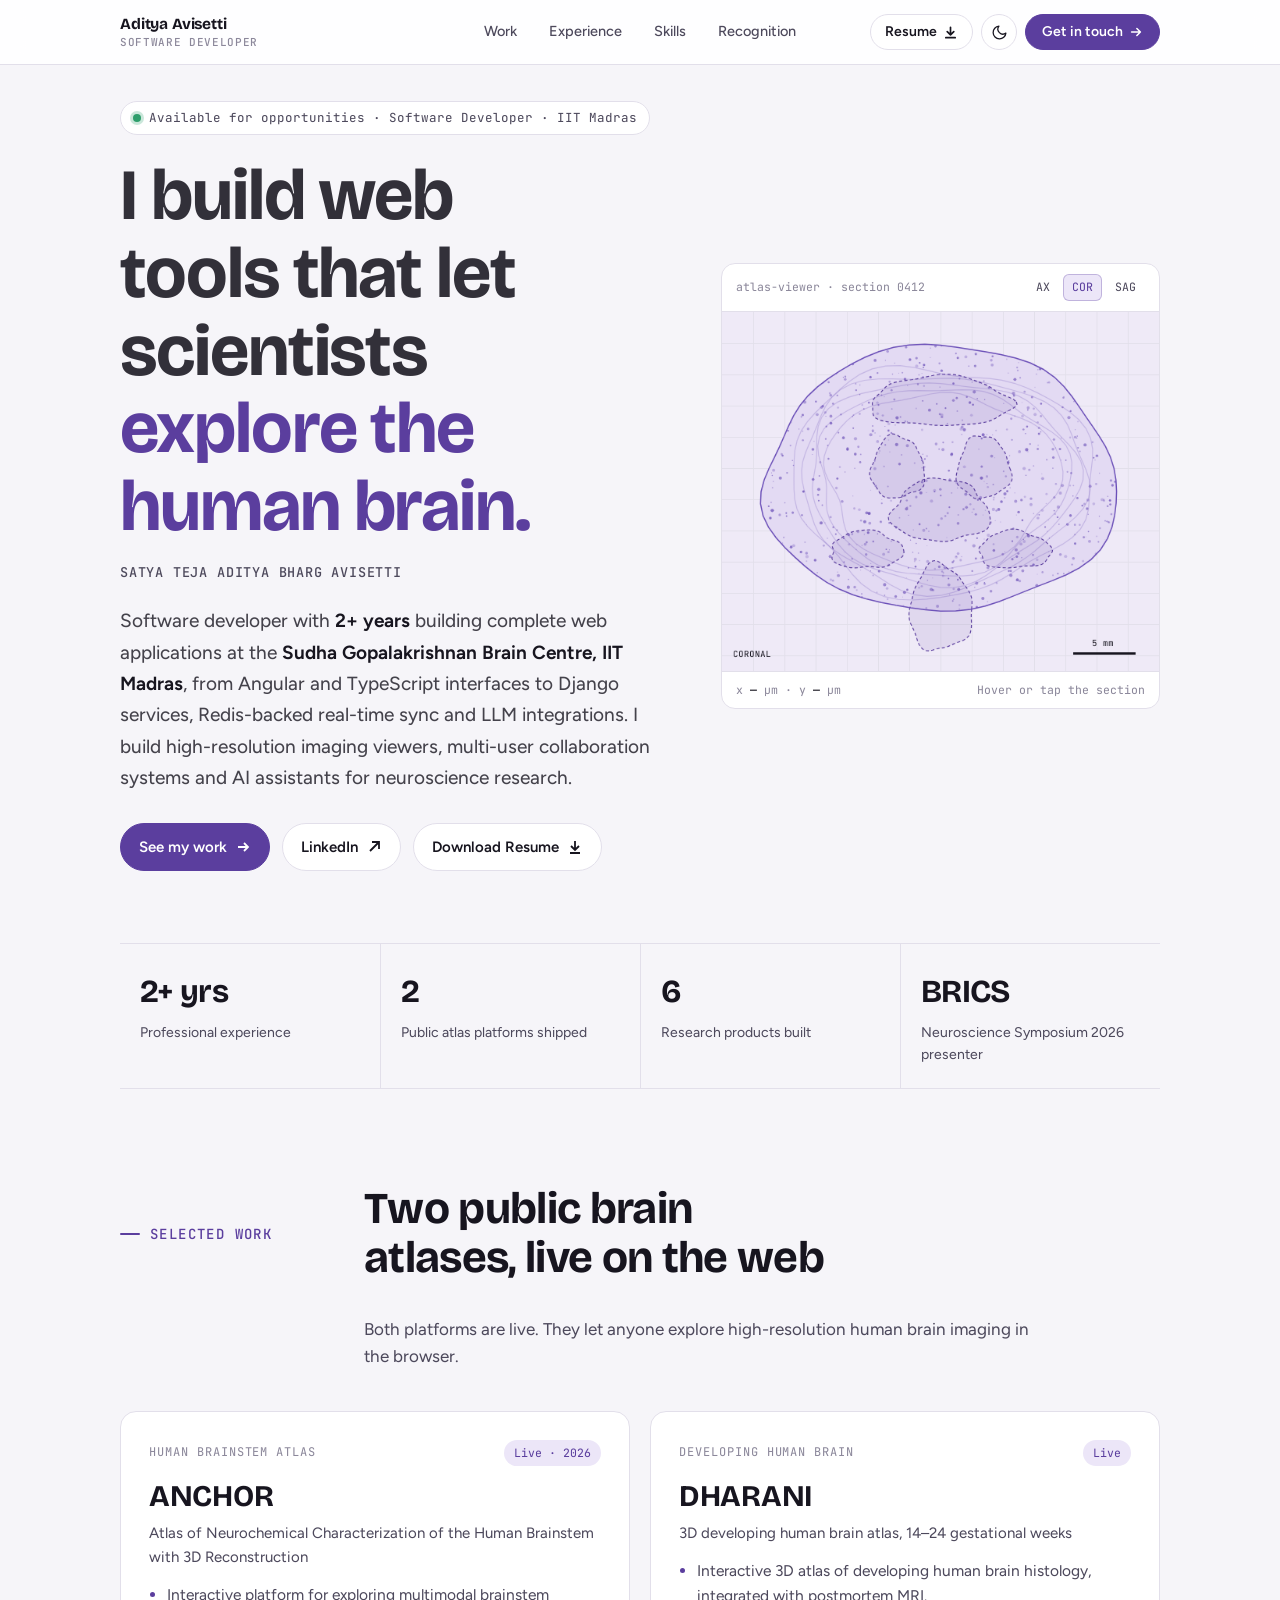
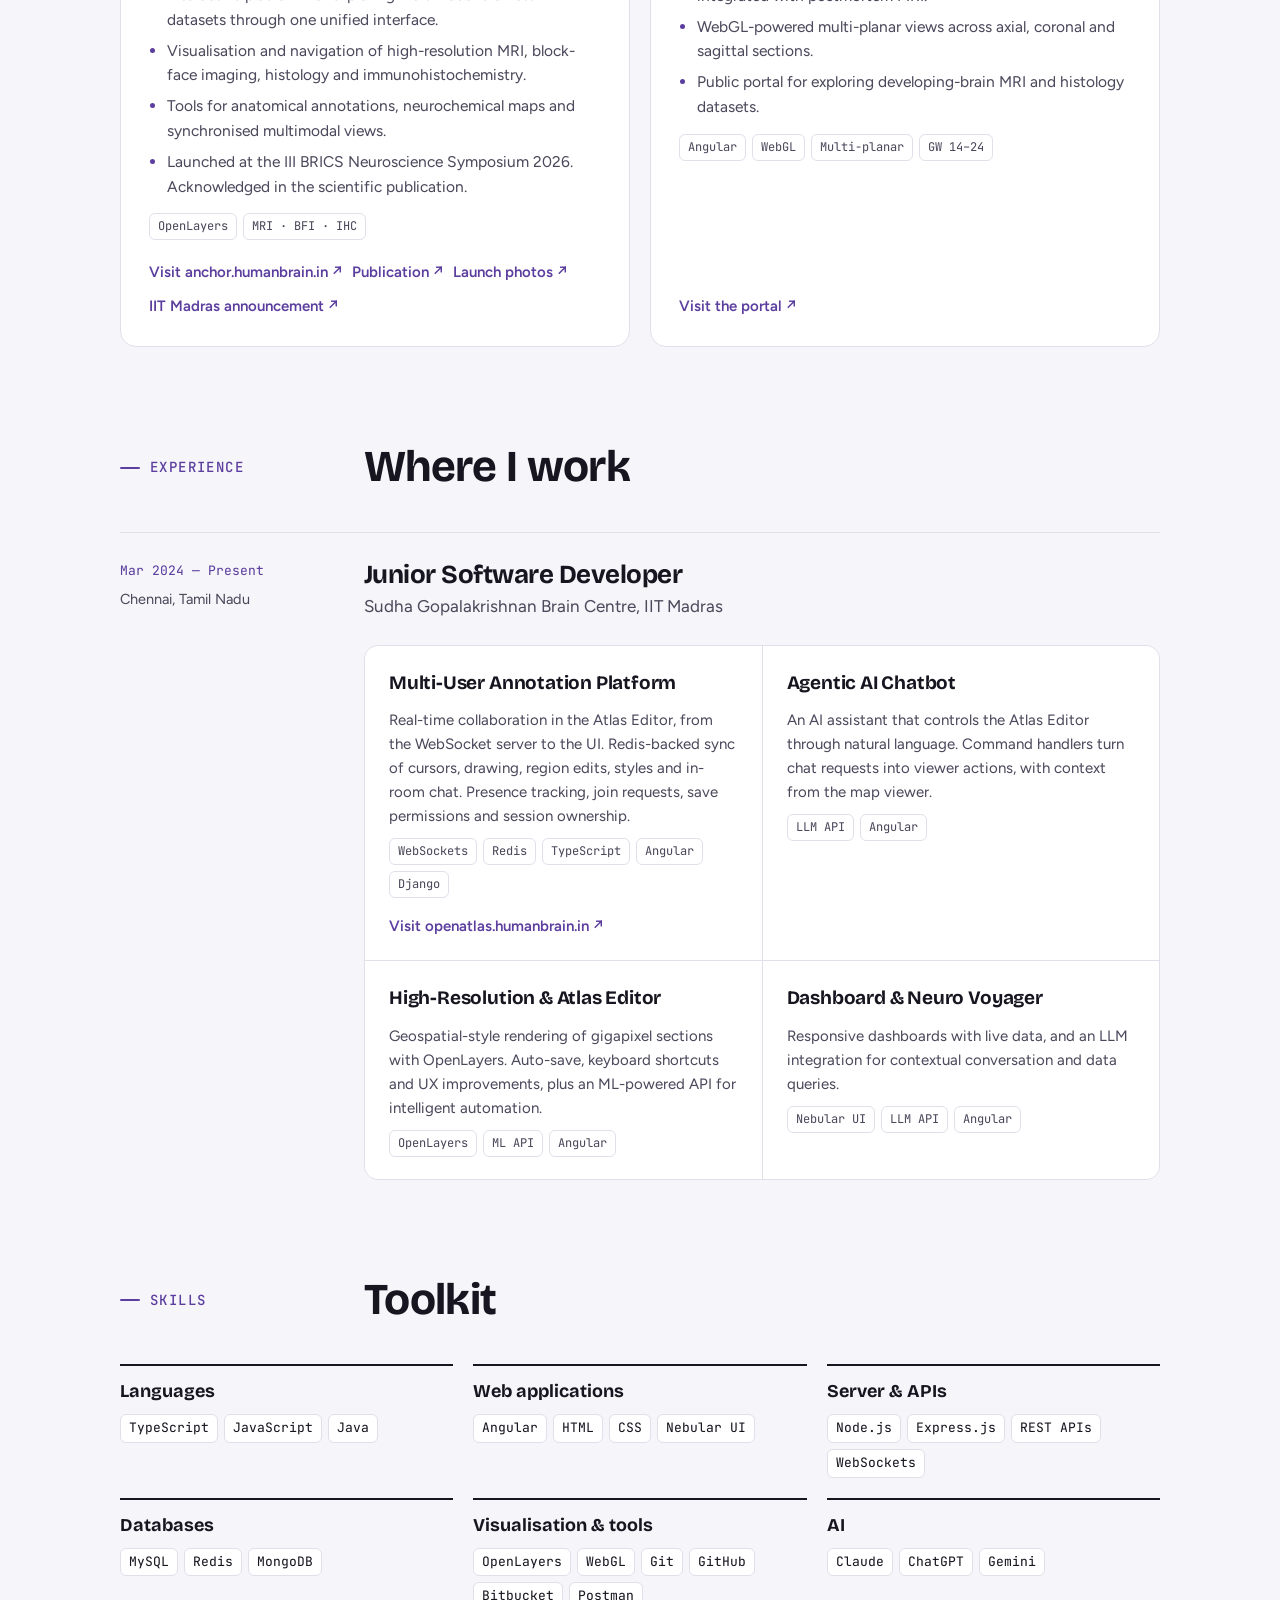
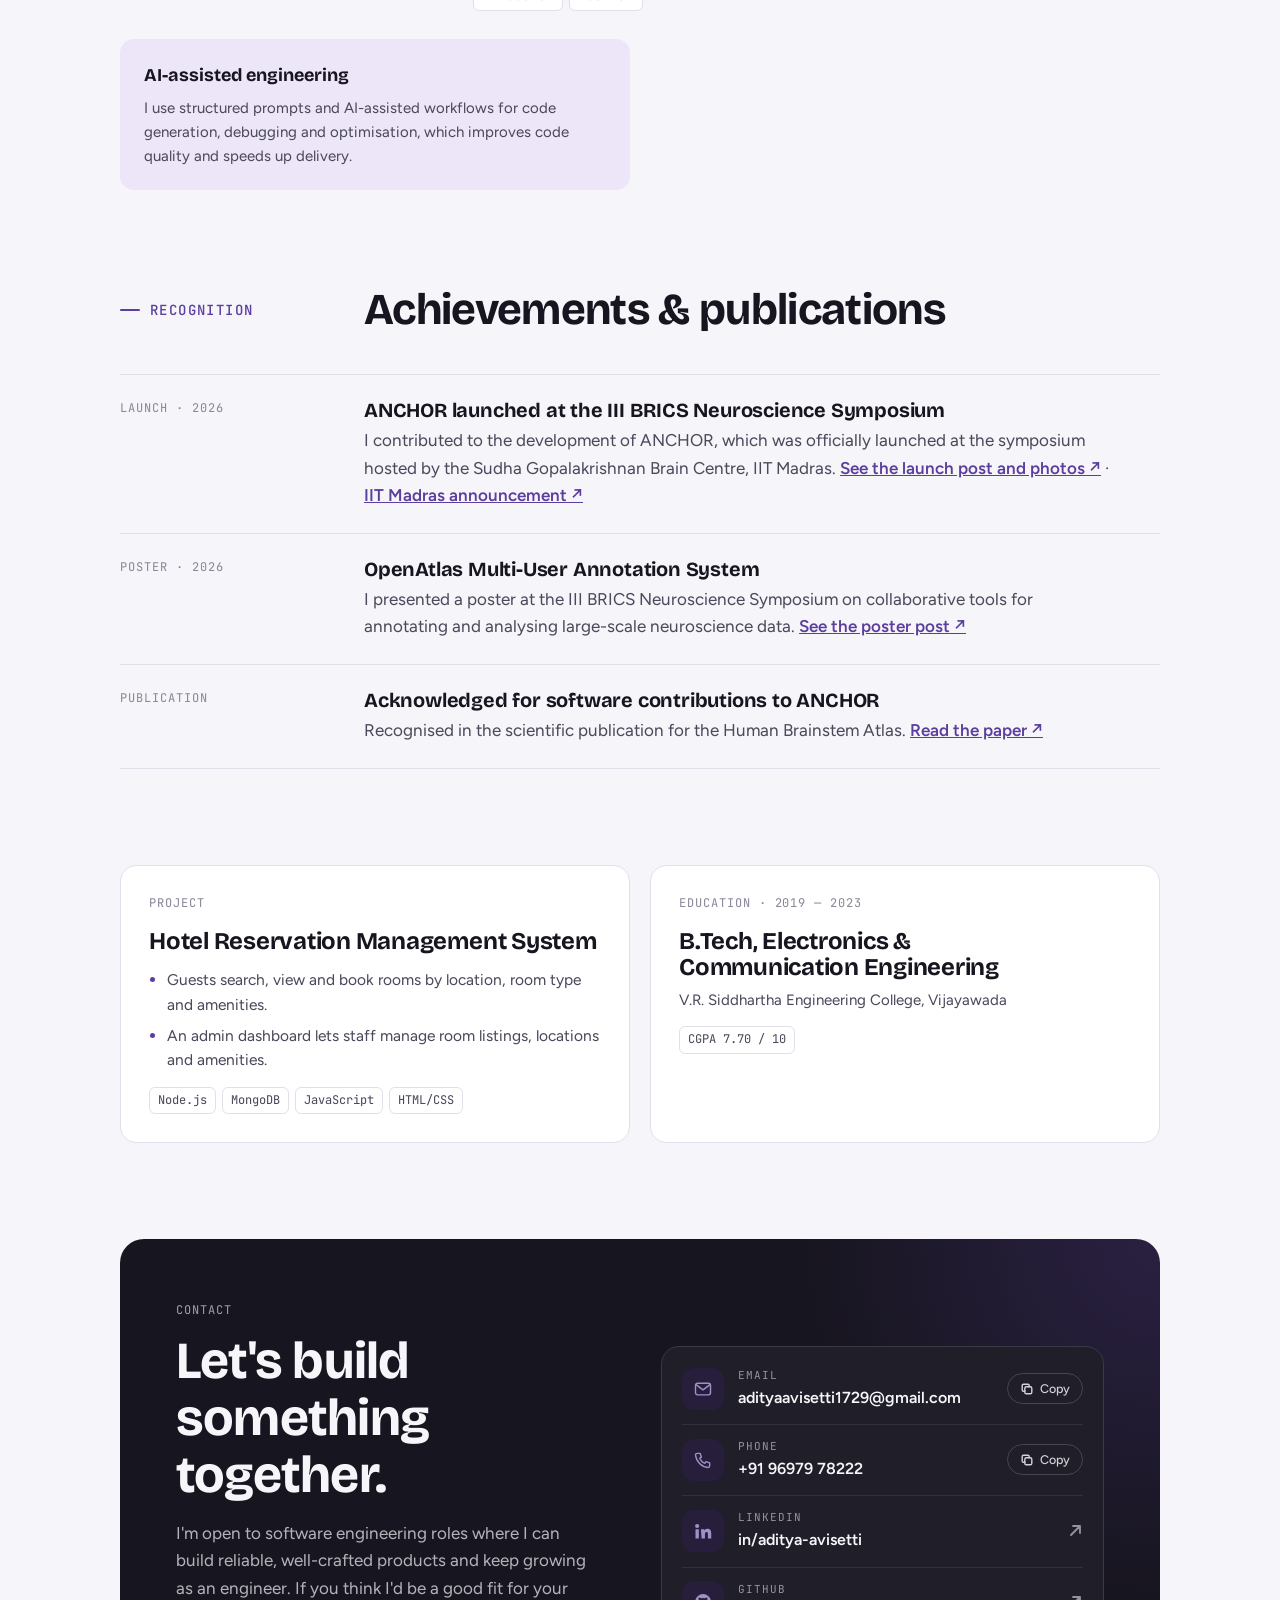
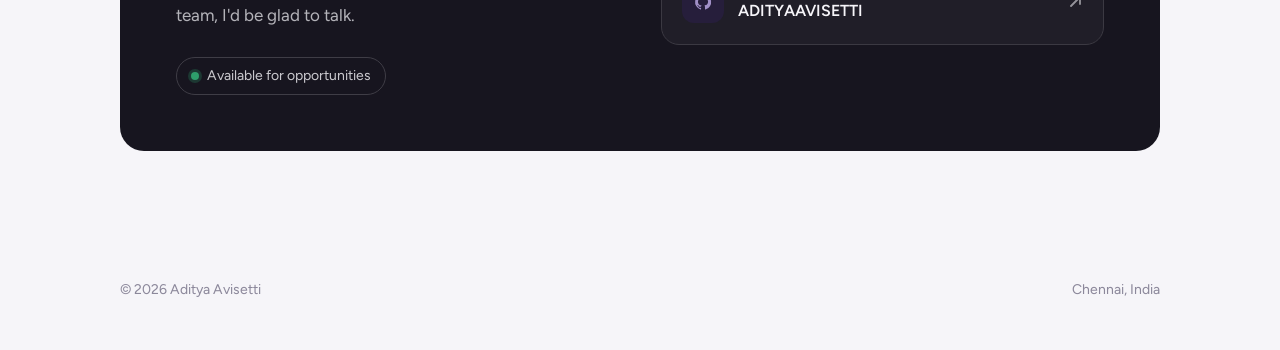
==== commit 246d52cb: "Update content improve text readability" ====
--- a/index.html
+++ b/index.html
@@ -28,7 +28,7 @@
 
   <link rel="preconnect" href="https://fonts.googleapis.com">
   <link rel="preconnect" href="https://fonts.gstatic.com" crossorigin>
-  <link rel="stylesheet" href="https://fonts.googleapis.com/css2?family=Bricolage+Grotesque:opsz,wght@12..96,500;12..96,700;12..96,800&family=Figtree:wght@400;500;600&family=JetBrains+Mono:wght@400;500&display=swap">
+  <link rel="stylesheet" href="https://fonts.googleapis.com/css2?family=Bricolage+Grotesque:opsz,wght@12..96,500;12..96,700;12..96,800&family=Figtree:wght@400..700&family=JetBrains+Mono:wght@400;500&display=swap">
 
   <link rel="stylesheet" href="css/style.css">
   <script src="js/main.js" defer></script>
@@ -92,7 +92,7 @@
         <p class="intro reveal delay-2">
           Software developer with <strong>2+ years</strong> building complete web applications at the
           <strong>Sudha Gopalakrishnan Brain Centre, IIT Madras</strong>, from Angular and TypeScript interfaces
-          to Node.js services, Redis-backed real-time sync and LLM integrations. I build high-resolution imaging
+          to Django services, Redis-backed real-time sync and LLM integrations. I build high-resolution imaging
           viewers, multi-user collaboration systems and AI assistants for neuroscience research.
         </p>
 
@@ -176,7 +176,7 @@
               <span class="pill">Live · 2026</span>
             </div>
             <h3>ANCHOR</h3>
-            <p class="card-subtitle">Atlas of Neurochemical Characterization of the Human Brainstem</p>
+            <p class="card-subtitle">Atlas of Neurochemical Characterization of the Human Brainstem with 3D Reconstruction</p>
             <ul>
               <li>Interactive platform for exploring multimodal brainstem datasets through one unified interface.</li>
               <li>Visualisation and navigation of high-resolution MRI, block-face imaging, histology and immunohistochemistry.</li>
@@ -191,6 +191,7 @@
               <a href="https://anchor.humanbrain.in/" target="_blank" rel="noopener">Visit anchor.humanbrain.in ↗</a>
               <a href="https://doi.org/10.64898/2026.06.03.727794" target="_blank" rel="noopener">Publication ↗</a>
               <a href="https://www.linkedin.com/feed/update/urn:li:activity:7470077985786884096/" target="_blank" rel="noopener">Launch photos ↗</a>
+              <a href="https://www.linkedin.com/feed/update/urn:li:activity:7471223442244034562/" target="_blank" rel="noopener">IIT Madras announcement ↗</a>
             </div>
           </article>
 
@@ -247,6 +248,8 @@
                   <span class="tag">WebSockets</span>
                   <span class="tag">Redis</span>
                   <span class="tag">TypeScript</span>
+                  <span class="tag">Angular</span>
+                  <span class="tag">Django</span>
                 </div>
                 <div class="links">
                   <a href="https://openatlas.humanbrain.in/" target="_blank" rel="noopener">Visit openatlas.humanbrain.in ↗</a>
@@ -268,16 +271,17 @@
                 <div class="tags">
                   <span class="tag">OpenLayers</span>
                   <span class="tag">ML API</span>
+                  <span class="tag">Angular</span>
                 </div>
               </div>
 
               <div class="module">
                 <h4>Dashboard &amp; Neuro Voyager</h4>
-                <p>Responsive dashboards with live data over WebSockets, and an LLM integration for contextual conversation and data queries.</p>
+                <p>Responsive dashboards with live data, and an LLM integration for contextual conversation and data queries.</p>
                 <div class="tags">
                   <span class="tag">Nebular UI</span>
-                  <span class="tag">WebSockets</span>
                   <span class="tag">LLM API</span>
+                  <span class="tag">Angular</span>
                 </div>
               </div>
             </div>
@@ -343,6 +347,7 @@
               <span class="tag">WebGL</span>
               <span class="tag">Git</span>
               <span class="tag">GitHub</span>
+              <span class="tag">Bitbucket</span>
               <span class="tag">Postman</span>
             </div>
           </div>
@@ -358,10 +363,12 @@
         </div>
 
         <div class="ai-notes">
+          <!--
           <div class="ai-note">
             <h4>Generative AI in the product</h4>
             <p>I integrate LLM APIs into production apps, including an agentic assistant that drives a scientific viewer and conversational data queries on live dashboards.</p>
           </div>
+          -->
           <div class="ai-note">
             <h4>AI-assisted engineering</h4>
             <p>I use structured prompts and AI-assisted workflows for code generation, debugging and optimisation, which improves code quality and speeds up delivery.</p>
@@ -388,6 +395,7 @@
                 I contributed to the development of ANCHOR, which was officially launched at the symposium hosted by
                 the Sudha Gopalakrishnan Brain Centre, IIT Madras.
                 <a href="https://www.linkedin.com/feed/update/urn:li:activity:7470077985786884096/" target="_blank" rel="noopener">See the launch post and photos ↗</a>
+                · <a href="https://www.linkedin.com/feed/update/urn:li:activity:7471223442244034562/" target="_blank" rel="noopener">IIT Madras announcement ↗</a>
               </p>
             </div>
           </div>
@@ -396,7 +404,10 @@
             <span class="label">Poster · 2026</span>
             <div>
               <h3>OpenAtlas Multi-User Annotation System</h3>
-              <p>I presented a poster at the III BRICS Neuroscience Symposium on collaborative tools for annotating and analysing large-scale neuroscience data.</p>
+              <p>
+                I presented a poster at the III BRICS Neuroscience Symposium on collaborative tools for annotating and analysing large-scale neuroscience data.
+                <a href="https://lnkd.in/p/gSA3Tf2P" target="_blank" rel="noopener">See the poster post ↗</a>
+              </p>
             </div>
           </div>
 
@@ -438,6 +449,9 @@
           <span class="label">Education · 2019 — 2023</span>
           <h3 class="small">B.Tech, Electronics &amp; Communication Engineering</h3>
           <p class="card-subtitle">V.R. Siddhartha Engineering College, Vijayawada</p>
+          <div class="tags">
+            <span class="tag">CGPA 7.70 / 10</span>
+          </div>
         </article>
       </div>
     </section>
@@ -447,21 +461,31 @@
     <section class="section" id="contact">
       <div class="container">
         <div class="contact">
-          <div>
+          <div class="contact-intro">
             <span class="label">Contact</span>
             <h2>Let's build something together.</h2>
-            <p>I'm open to software engineering roles, especially products that combine data-heavy interfaces with real-time systems, APIs and AI.</p>
+            <p>I'm open to software engineering roles where I can build reliable, well-crafted products and keep growing as an engineer. If you think I'd be a good fit for your team, I'd be glad to talk.</p>
+
+            <div class="contact-meta">
+              <span><span class="status-dot"></span> Available for opportunities</span>
+            </div>
           </div>
 
           <!-- Email and phone are stored reversed and filled in by main.js to keep them away from scrapers -->
-          <div class="contact-list">
-            <div class="contact-row">
-              <div>
-                <div class="contact-key">Email</div>
+          <ul class="contact-list">
+            <li class="contact-row">
+              <span class="contact-icon">
+                <svg viewBox="0 0 24 24" fill="none" stroke="currentColor" stroke-width="1.7" stroke-linecap="round" stroke-linejoin="round"><rect x="3" y="5" width="18" height="14" rx="2.5"/><path d="m4 7 8 6 8-6"/></svg>
+              </span>
+              <div class="contact-text">
+                <span class="contact-key">Email</span>
                 <a class="contact-value" id="email" data-user="9271ittesivaaytida" data-domain="moc.liamg"
                    aria-haspopup="true" aria-expanded="false" aria-controls="mail-menu">adityaavisetti1729 [at] gmail [dot] com</a>
               </div>
-              <button class="copy-btn" type="button" data-copy="email">Copy</button>
+              <button class="copy-btn" type="button" data-copy="email" aria-label="Copy email address">
+                <svg viewBox="0 0 16 16" fill="none" stroke="currentColor" stroke-width="1.6" stroke-linecap="round" stroke-linejoin="round"><rect x="5.5" y="5.5" width="8" height="8" rx="1.8"/><path d="M10.5 5.5V4a1.5 1.5 0 0 0-1.5-1.5H4A1.5 1.5 0 0 0 2.5 4v5A1.5 1.5 0 0 0 4 10.5h1.5"/></svg>
+                <span class="copy-label">Copy</span>
+              </button>
 
               <div class="mail-menu" id="mail-menu" hidden>
                 <p>Write with</p>
@@ -470,30 +494,44 @@
                 <a id="mail-yahoo" target="_blank" rel="noopener">Yahoo Mail <span>↗</span></a>
                 <a id="mail-default">Default mail app <span>✉</span></a>
               </div>
-            </div>
-
-            <div class="contact-row">
-              <div>
-                <div class="contact-key">Phone</div>
+            </li>
+
+            <li class="contact-row">
+              <span class="contact-icon">
+                <svg viewBox="0 0 24 24" fill="none" stroke="currentColor" stroke-width="1.7" stroke-linecap="round" stroke-linejoin="round"><path d="M5 4h3.5l1.5 4.5-2 1.5a11 11 0 0 0 6 6l1.5-2 4.5 1.5V19a2 2 0 0 1-2 2A17 17 0 0 1 3 6a2 2 0 0 1 2-2z"/></svg>
+              </span>
+              <div class="contact-text">
+                <span class="contact-key">Phone</span>
                 <a class="contact-value" id="phone" data-number="22287 97969 19+">Enable JavaScript to show</a>
               </div>
-              <button class="copy-btn" type="button" data-copy="phone">Copy</button>
-            </div>
-
-            <div class="contact-row">
-              <div>
-                <div class="contact-key">LinkedIn</div>
-                <a class="contact-value" href="https://linkedin.com/in/aditya-avisetti-073b13204/" target="_blank" rel="noopener">aditya-avisetti ↗</a>
-              </div>
-            </div>
-
-            <div class="contact-row">
-              <div>
-                <div class="contact-key">GitHub</div>
-                <a class="contact-value" href="https://github.com/ADITYAAVISETTI" target="_blank" rel="noopener">ADITYAAVISETTI ↗</a>
-              </div>
-            </div>
-          </div>
+              <button class="copy-btn" type="button" data-copy="phone" aria-label="Copy phone number">
+                <svg viewBox="0 0 16 16" fill="none" stroke="currentColor" stroke-width="1.6" stroke-linecap="round" stroke-linejoin="round"><rect x="5.5" y="5.5" width="8" height="8" rx="1.8"/><path d="M10.5 5.5V4a1.5 1.5 0 0 0-1.5-1.5H4A1.5 1.5 0 0 0 2.5 4v5A1.5 1.5 0 0 0 4 10.5h1.5"/></svg>
+                <span class="copy-label">Copy</span>
+              </button>
+            </li>
+
+            <li class="contact-row is-link">
+              <span class="contact-icon">
+                <svg viewBox="0 0 24 24" fill="currentColor"><path d="M4.98 3.5a2.5 2.5 0 1 1 0 5 2.5 2.5 0 0 1 0-5zM3 9.75h4V21H3zM9.5 9.75h3.8v1.6h.06c.53-1 1.83-2.05 3.77-2.05 4.03 0 4.77 2.6 4.77 6V21h-4v-5c0-1.2-.02-2.73-1.66-2.73-1.67 0-1.93 1.3-1.93 2.64V21h-4z"/></svg>
+              </span>
+              <div class="contact-text">
+                <span class="contact-key">LinkedIn</span>
+                <a class="contact-value" href="https://linkedin.com/in/aditya-avisetti-073b13204/" target="_blank" rel="noopener">in/aditya-avisetti</a>
+              </div>
+              <svg class="contact-arrow" viewBox="0 0 16 16" fill="none" stroke="currentColor" stroke-width="1.8" stroke-linecap="round" stroke-linejoin="round"><path d="M6 3h7v7M13 3 4 12"/></svg>
+            </li>
+
+            <li class="contact-row is-link">
+              <span class="contact-icon">
+                <svg viewBox="0 0 24 24" fill="currentColor"><path d="M12 2.5a9.5 9.5 0 0 0-3 18.52c.47.09.65-.2.65-.46v-1.6c-2.64.57-3.2-1.27-3.2-1.27-.43-1.1-1.05-1.39-1.05-1.39-.86-.59.07-.58.07-.58.95.07 1.45.98 1.45.98.85 1.45 2.22 1.03 2.76.79.09-.61.33-1.03.6-1.27-2.1-.24-4.32-1.05-4.32-4.69 0-1.03.37-1.88.98-2.54-.1-.24-.42-1.2.09-2.5 0 0 .8-.26 2.61.97a9.05 9.05 0 0 1 4.75 0c1.81-1.23 2.61-.97 2.61-.97.51 1.3.19 2.26.09 2.5.61.66.98 1.51.98 2.54 0 3.65-2.22 4.45-4.34 4.68.34.3.65.88.65 1.78v2.64c0 .26.17.56.66.46A9.5 9.5 0 0 0 12 2.5z"/></svg>
+              </span>
+              <div class="contact-text">
+                <span class="contact-key">GitHub</span>
+                <a class="contact-value" href="https://github.com/ADITYAAVISETTI" target="_blank" rel="noopener">ADITYAAVISETTI</a>
+              </div>
+              <svg class="contact-arrow" viewBox="0 0 16 16" fill="none" stroke="currentColor" stroke-width="1.8" stroke-linecap="round" stroke-linejoin="round"><path d="M6 3h7v7M13 3 4 12"/></svg>
+            </li>
+          </ul>
         </div>
       </div>
     </section>
--- a/css/style.css
+++ b/css/style.css
@@ -8,7 +8,7 @@
   --bg: #f6f5f9;
   --surface: #ffffff;
   --ink: #17151f;
-  --muted: #5e5a6e;
+  --muted: #4d495c;
   --faint: #8c889b;
   --line: #e2dfea;
   --accent: #5b3e9e;
@@ -36,7 +36,7 @@
     --bg: #111016;
     --surface: #1a1822;
     --ink: #eceaf2;
-    --muted: #a9a4b8;
+    --muted: #b6b1c4;
     --faint: #7c778c;
     --line: #2c2937;
     --accent: #a993e6;
@@ -53,7 +53,7 @@
   --bg: #111016;
   --surface: #1a1822;
   --ink: #eceaf2;
-  --muted: #a9a4b8;
+  --muted: #b6b1c4;
   --faint: #7c778c;
   --line: #2c2937;
   --accent: #a993e6;
@@ -83,8 +83,10 @@
   color: var(--ink);
   font-family: var(--font-body);
   font-size: 17px;
+  font-weight: 420;
   line-height: 1.6;
   -webkit-font-smoothing: antialiased;
+  text-rendering: optimizeLegibility;
 }
 
 a {
@@ -502,15 +504,17 @@
 }
 
 .intro {
-  max-width: 34em;
+  max-width: 36em;
   margin: 22px 0 0;
-  font-size: clamp(18px, 2vw, 21px);
-  color: var(--muted);
+  font-size: clamp(17px, 1.6vw, 19px);
+  font-weight: 450;
+  line-height: 1.65;
+  color: color-mix(in srgb, var(--ink) 80%, var(--bg));
 }
 
 .intro strong {
   color: var(--ink);
-  font-weight: 600;
+  font-weight: 650;
 }
 
 .hero-actions {
@@ -1017,12 +1021,15 @@
 
 .contact {
   display: grid;
-  grid-template-columns: 1.2fr 1fr;
-  align-items: end;
-  gap: 32px;
+  grid-template-columns: 1fr 1.05fr;
+  align-items: center;
+  gap: clamp(32px, 5vw, 64px);
   padding: clamp(28px, 5vw, 56px);
-  border-radius: 22px;
-  background: var(--ink);
+  border-radius: 24px;
+  /* soft accent glow in the corner */
+  background:
+    radial-gradient(520px circle at 100% 0%, color-mix(in srgb, var(--accent) 28%, transparent), transparent 70%),
+    var(--ink);
   color: var(--bg);
 }
 
@@ -1033,32 +1040,95 @@
 
 .contact h2 {
   margin-top: 10px;
-  font-size: clamp(34px, 5vw, 56px);
+  font-size: clamp(34px, 5vw, 52px);
   font-weight: 700;
   letter-spacing: -0.015em;
 }
 
-.contact p {
+.contact-intro p {
   max-width: 30em;
-  margin: 14px 0 0;
+  margin: 16px 0 0;
   color: color-mix(in srgb, var(--bg) 70%, var(--ink));
 }
 
+.contact-meta {
+  display: flex;
+  flex-wrap: wrap;
+  gap: 10px;
+  margin-top: 28px;
+}
+
+.contact-meta > span {
+  display: inline-flex;
+  align-items: center;
+  gap: 8px;
+  padding: 7px 14px;
+  border: 1px solid color-mix(in srgb, var(--bg) 18%, var(--ink));
+  border-radius: 999px;
+  font-size: 14px;
+  color: color-mix(in srgb, var(--bg) 80%, var(--ink));
+}
+
+.contact-meta svg {
+  width: 15px;
+  height: 15px;
+}
+
+/* one card with divided rows */
 .contact-list {
-  display: grid;
-  gap: 10px;
+  margin: 0;
+  padding: 6px;
+  list-style: none;
+  border: 1px solid color-mix(in srgb, var(--bg) 16%, var(--ink));
+  border-radius: 18px;
+  background: color-mix(in srgb, var(--bg) 4%, var(--ink));
 }
 
 .contact-row {
   position: relative;
   display: flex;
   align-items: center;
-  justify-content: space-between;
-  gap: 12px;
+  gap: 14px;
+  padding: 14px;
+  border-radius: 12px;
+  transition: background-color 0.15s;
+}
+
+.contact-row + .contact-row::before {
+  content: "";
+  position: absolute;
+  top: 0;
+  left: 14px;
+  right: 14px;
+  height: 1px;
+  background: color-mix(in srgb, var(--bg) 12%, var(--ink));
+}
+
+.contact-row:hover {
+  background: color-mix(in srgb, var(--bg) 7%, var(--ink));
+}
+
+.contact-icon {
+  flex: none;
+  display: grid;
+  place-items: center;
+  width: 42px;
+  height: 42px;
+  border-radius: 12px;
+  background: color-mix(in srgb, var(--accent) 22%, var(--ink));
+  color: color-mix(in srgb, var(--accent) 55%, var(--bg));
+}
+
+.contact-icon svg {
+  width: 20px;
+  height: 20px;
+}
+
+.contact-text {
+  display: flex;
+  flex-direction: column;
+  flex: 1;
   min-width: 0;
-  padding: 14px 16px;
-  border: 1px solid color-mix(in srgb, var(--bg) 20%, var(--ink));
-  border-radius: 12px;
 }
 
 .contact-key {
@@ -1070,7 +1140,8 @@
 }
 
 .contact-value {
-  font-weight: 500;
+  font-size: 16px;
+  font-weight: 600;
   text-decoration: none;
   overflow-wrap: anywhere;
   cursor: pointer;
@@ -1078,28 +1149,60 @@
 
 .contact-value:hover {
   text-decoration: underline;
+  text-underline-offset: 3px;
+}
+
+/* LinkedIn / GitHub: the whole row is clickable */
+.contact-row.is-link .contact-value::after {
+  content: "";
+  position: absolute;
+  inset: 0;
+  border-radius: 12px;
+}
+
+.contact-arrow {
+  flex: none;
+  width: 16px;
+  height: 16px;
+  opacity: 0.55;
+  transition: opacity 0.15s, transform 0.15s;
+}
+
+.contact-row.is-link:hover .contact-arrow {
+  opacity: 1;
+  transform: translate(2px, -2px);
 }
 
 .copy-btn {
   flex: none;
-  padding: 6px 10px;
-  border: 1px solid color-mix(in srgb, var(--bg) 30%, var(--ink));
-  border-radius: 8px;
+  display: inline-flex;
+  align-items: center;
+  gap: 6px;
+  padding: 7px 12px;
+  border: 1px solid color-mix(in srgb, var(--bg) 22%, var(--ink));
+  border-radius: 999px;
   background: none;
-  color: var(--bg);
-  font: 500 12px var(--font-mono);
+  color: color-mix(in srgb, var(--bg) 85%, var(--ink));
+  font: 500 12.5px var(--font-body);
   cursor: pointer;
+  transition: border-color 0.15s, color 0.15s;
 }
 
 .copy-btn:hover {
   border-color: var(--bg);
+  color: var(--bg);
+}
+
+.copy-btn svg {
+  width: 14px;
+  height: 14px;
 }
 
 /* "Write with Gmail / Outlook / ..." dropdown under the email */
 .mail-menu {
   position: absolute;
-  top: calc(100% + 6px);
-  left: 12px;
+  top: calc(100% - 4px);
+  left: 70px;
   z-index: 5;
   min-width: 220px;
   padding: 6px;
@@ -1153,6 +1256,16 @@
   }
 }
 
+@media (max-width: 420px) {
+  .copy-label {
+    display: none;
+  }
+
+  .copy-btn {
+    padding: 8px;
+  }
+}
+
 
 /* ---------- Footer ---------- */
 
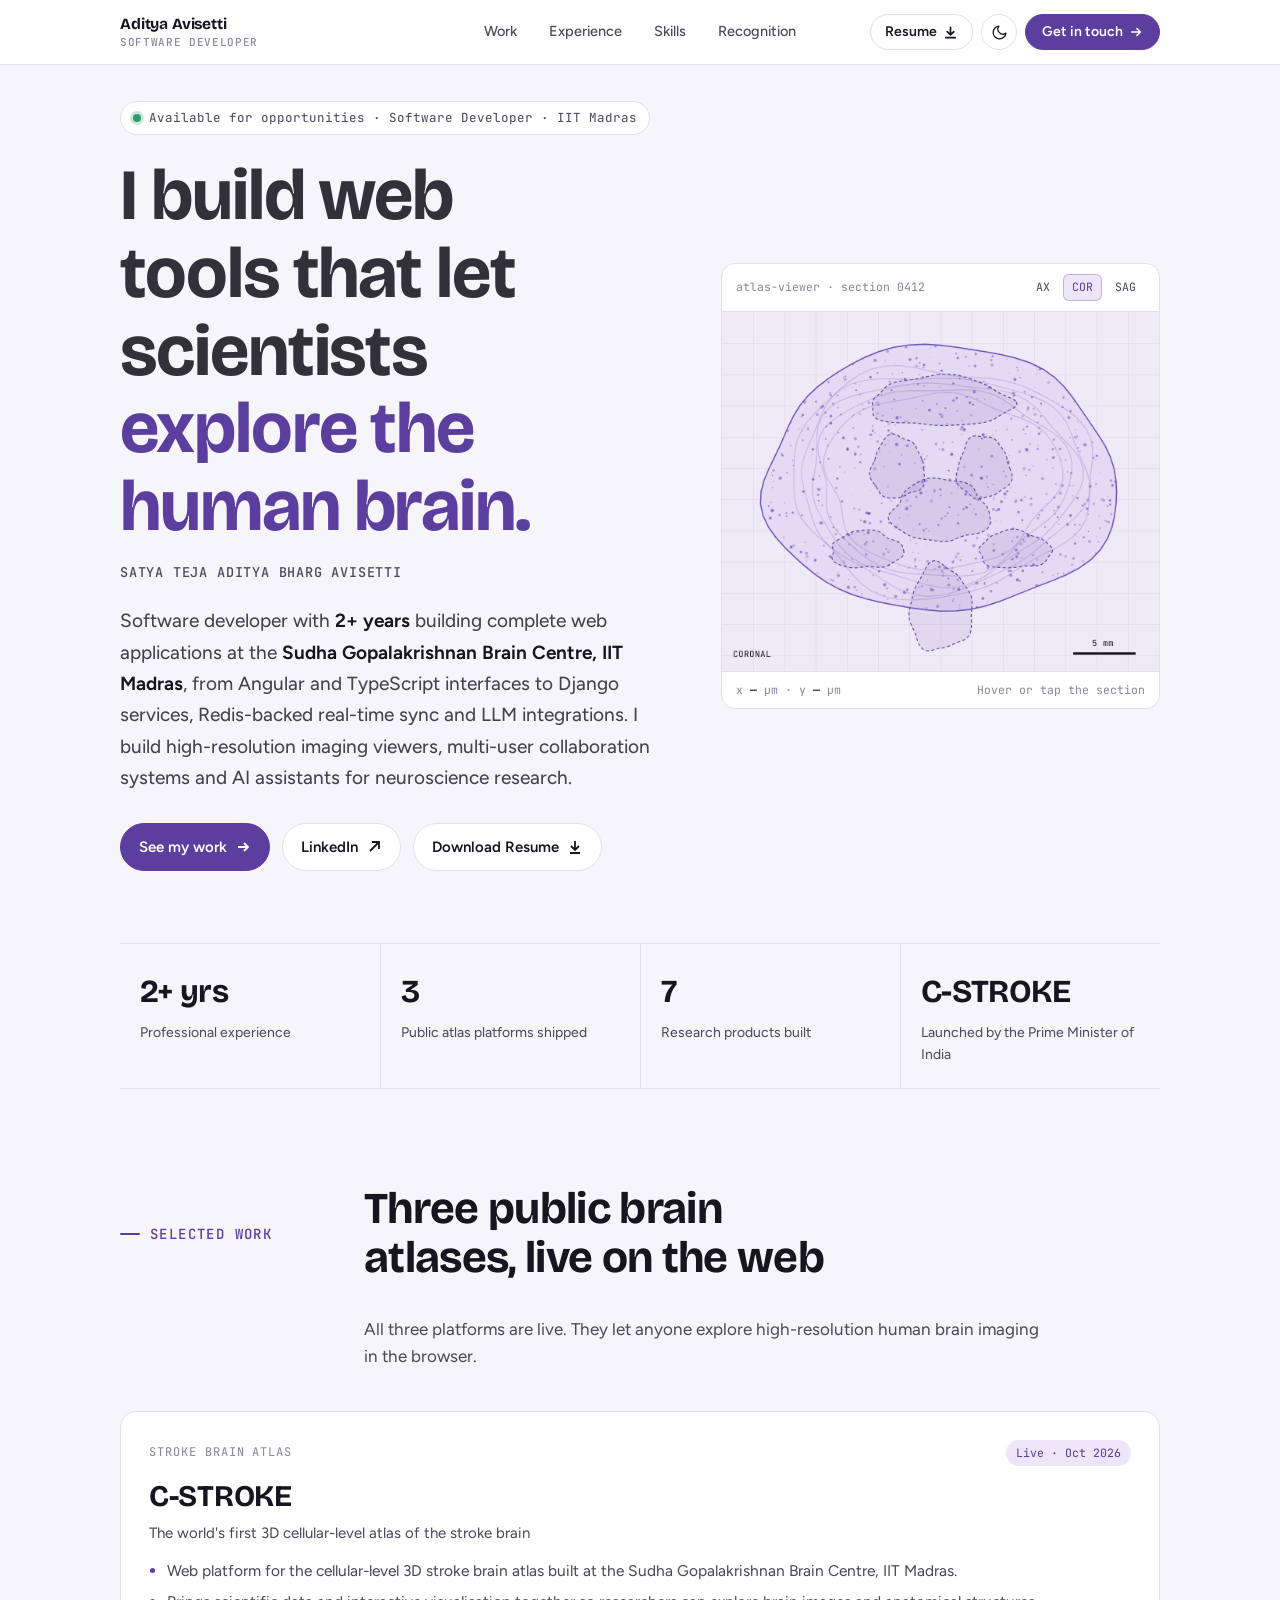
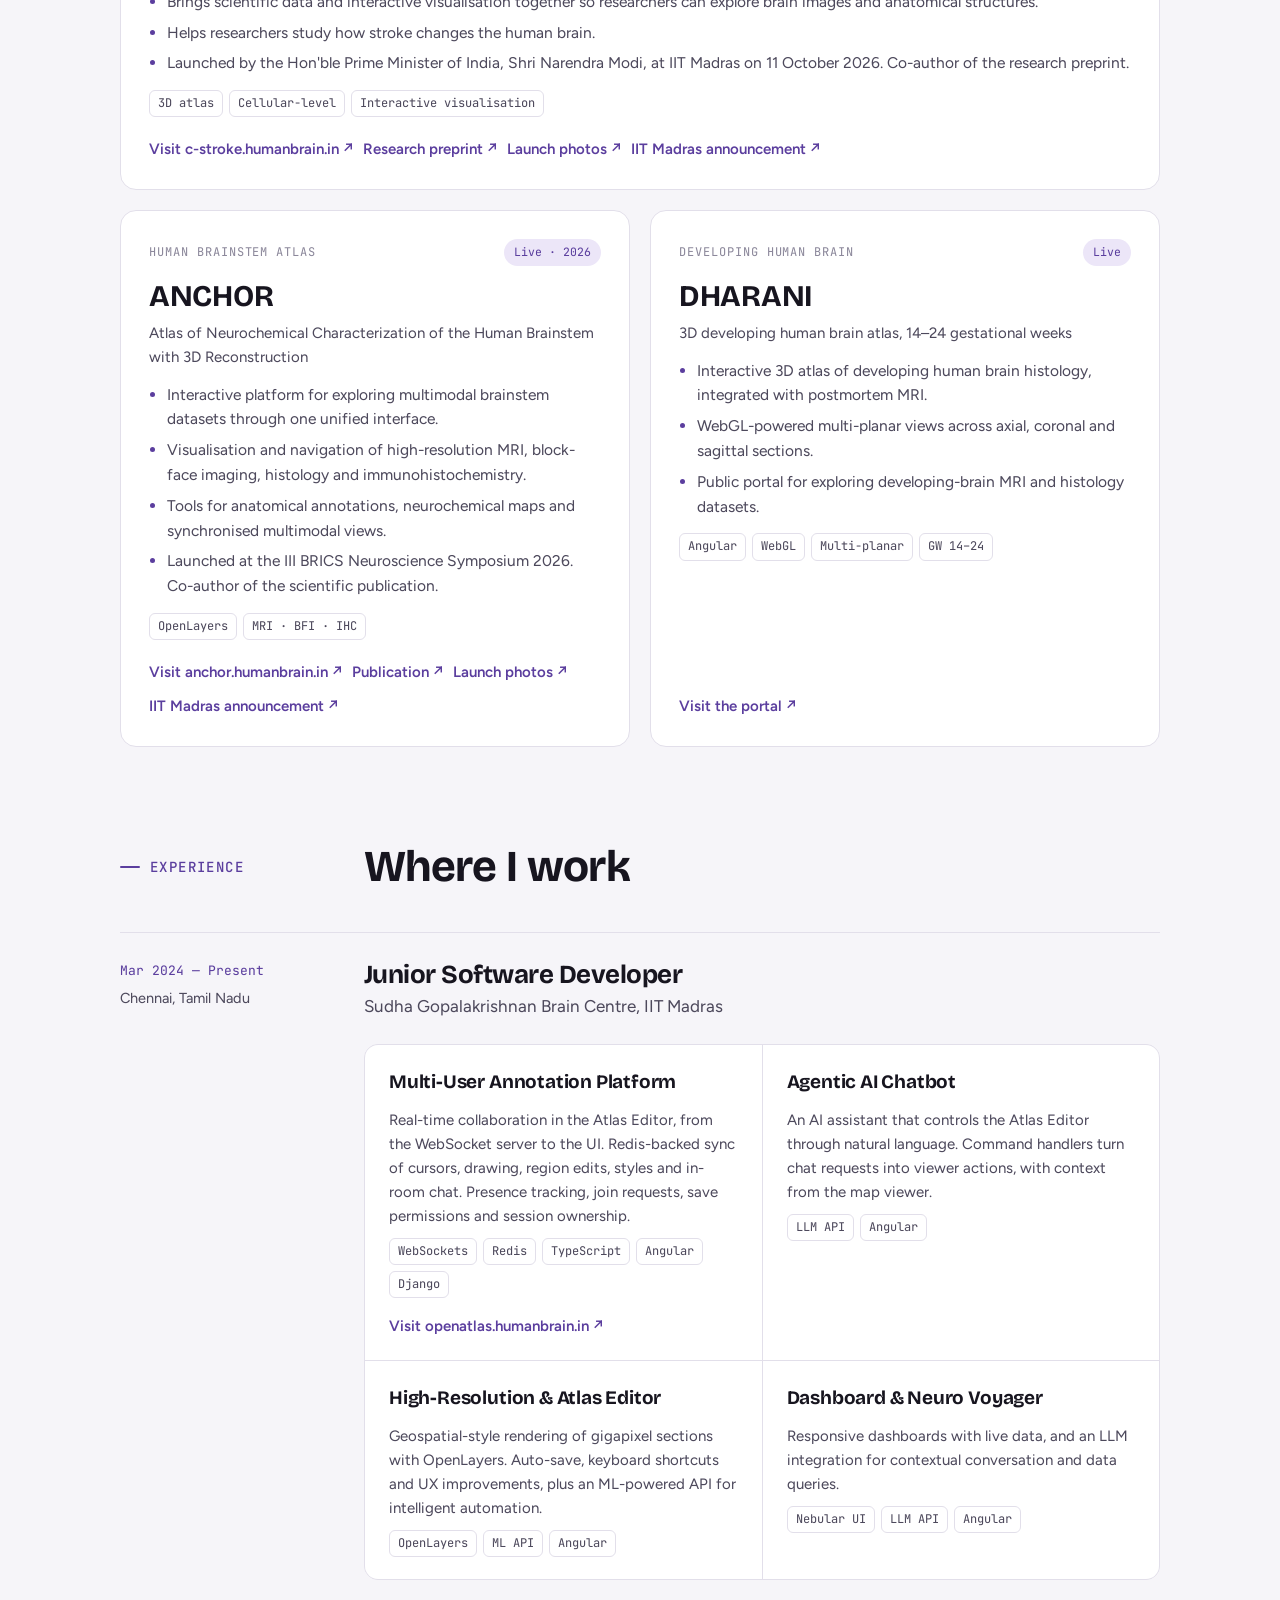
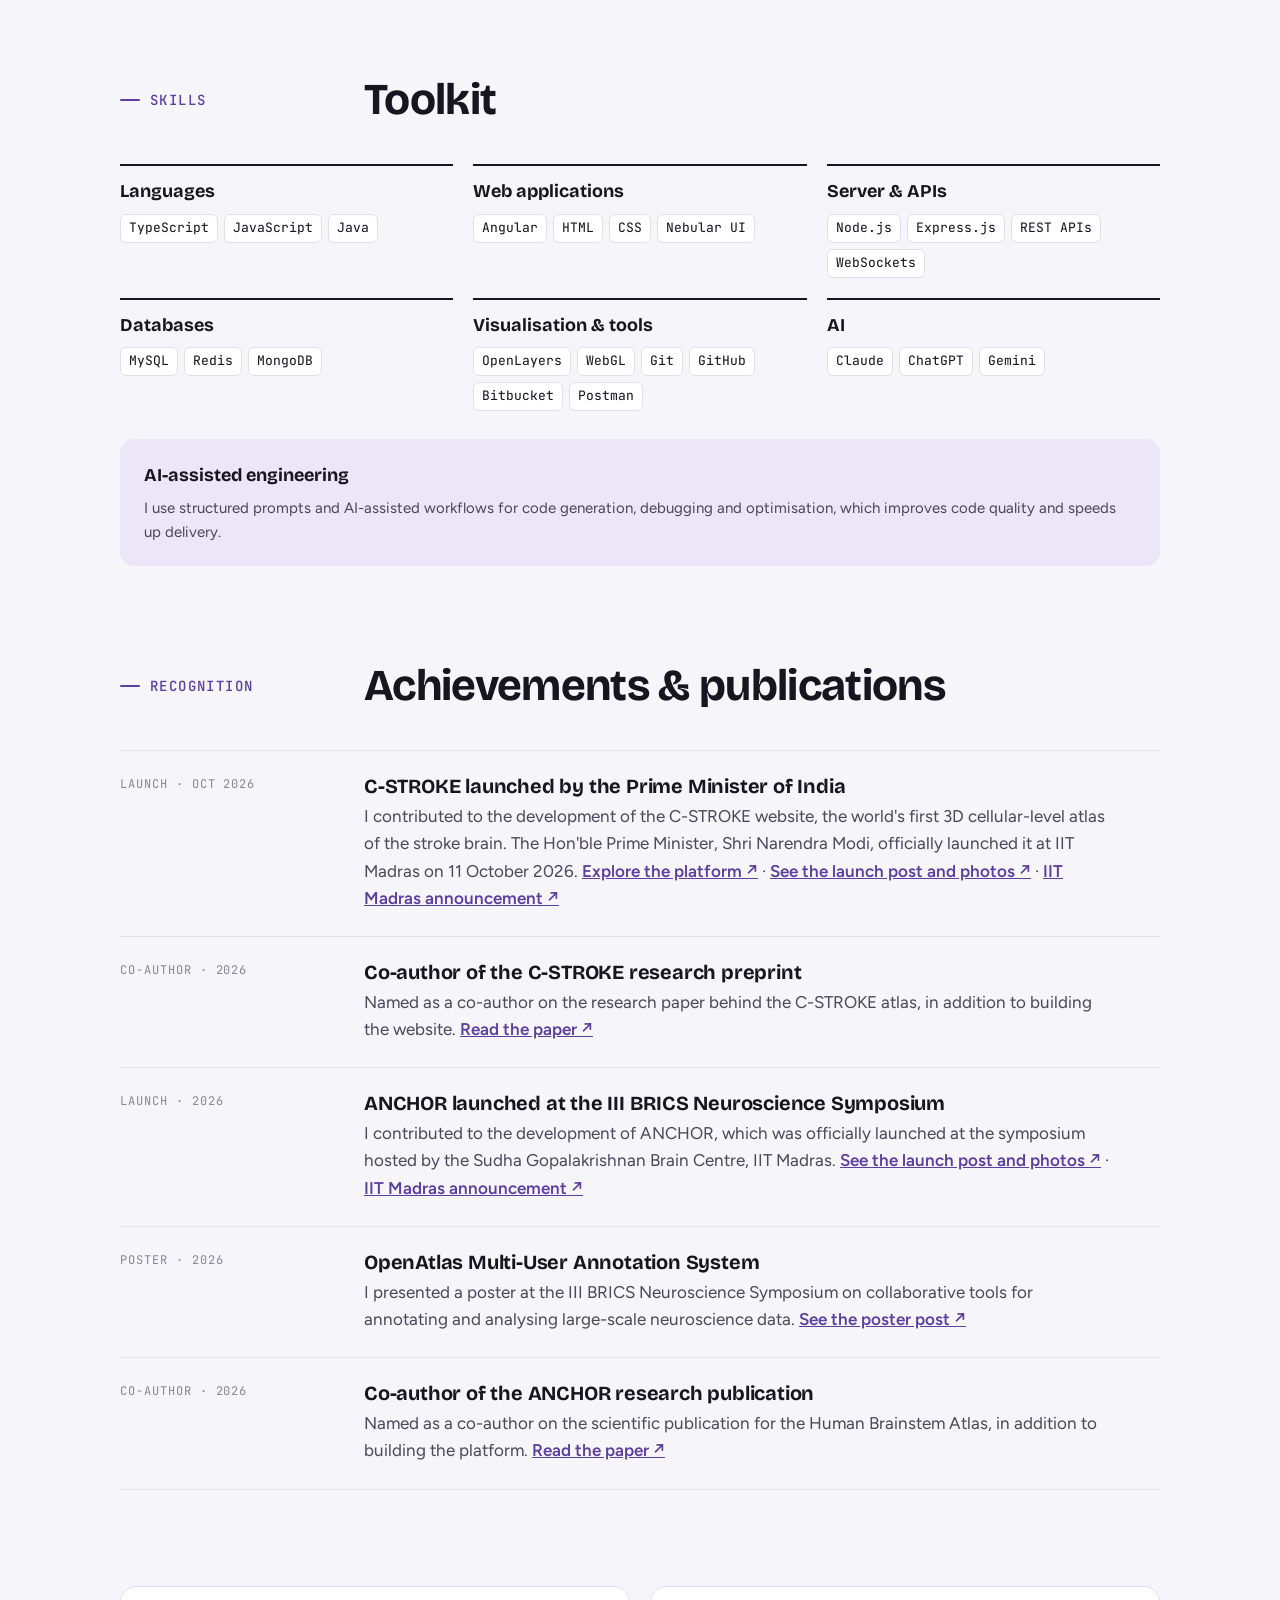
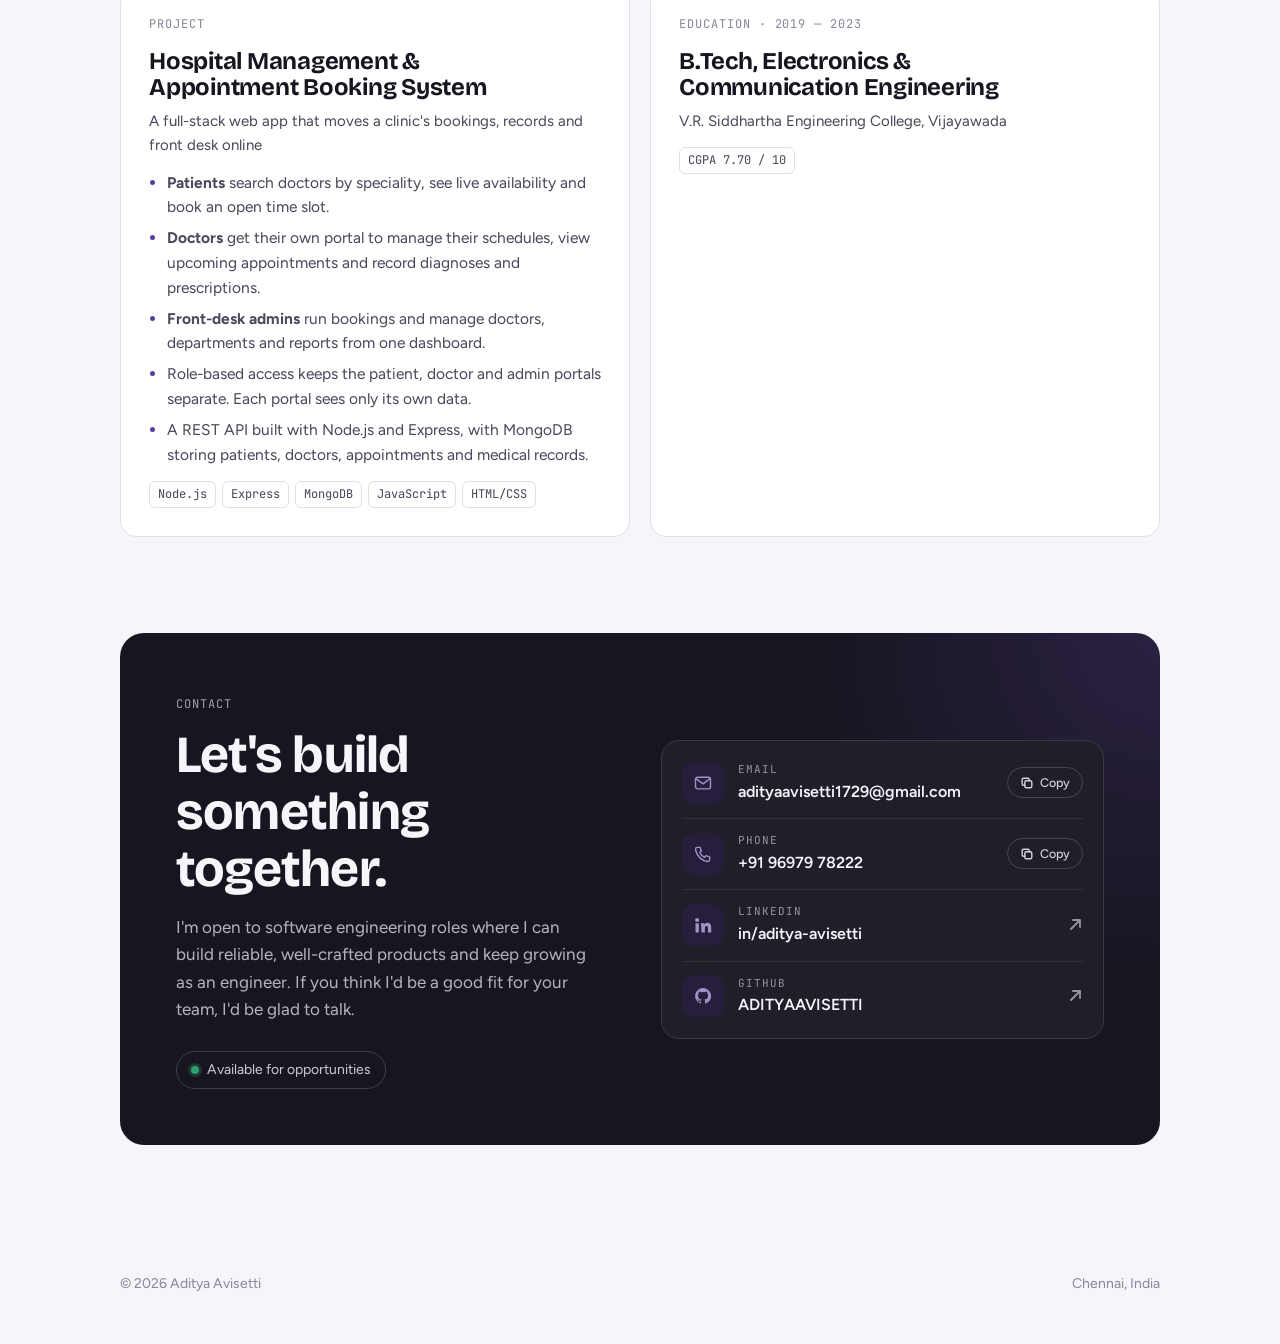
==== commit 7340cc6e: "Add C-STROKE project and co-authorships" ====
--- a/index.html
+++ b/index.html
@@ -151,9 +151,9 @@
   <div class="container">
     <div class="facts">
       <div class="fact"><strong>2+ yrs</strong><span>Professional experience</span></div>
-      <div class="fact"><strong>2</strong><span>Public atlas platforms shipped</span></div>
-      <div class="fact"><strong>6</strong><span>Research products built</span></div>
-      <div class="fact"><strong>BRICS</strong><span>Neuroscience Symposium 2026 presenter</span></div>
+      <div class="fact"><strong>3</strong><span>Public atlas platforms shipped</span></div>
+      <div class="fact"><strong>7</strong><span>Research products built</span></div>
+      <div class="fact"><strong>C-STROKE</strong><span>Launched by the Prime Minister of India</span></div>
     </div>
   </div>
 
@@ -165,11 +165,37 @@
       <div class="container">
         <div class="section-head">
           <span class="label">Selected work</span>
-          <h2>Two public brain atlases, live on the web</h2>
-          <p>Both platforms are live. They let anyone explore high-resolution human brain imaging in the browser.</p>
+          <h2>Three public brain atlases, live on the web</h2>
+          <p>All three platforms are live. They let anyone explore high-resolution human brain imaging in the browser.</p>
         </div>
 
         <div class="two-col">
+          <article class="card card-featured">
+            <div class="card-top">
+              <span class="label">Stroke Brain Atlas</span>
+              <span class="pill">Live · Oct 2026</span>
+            </div>
+            <h3>C-STROKE</h3>
+            <p class="card-subtitle">The world's first 3D cellular-level atlas of the stroke brain</p>
+            <ul>
+              <li>Web platform for the cellular-level 3D stroke brain atlas built at the Sudha Gopalakrishnan Brain Centre, IIT Madras.</li>
+              <li>Brings scientific data and interactive visualisation together so researchers can explore brain images and anatomical structures.</li>
+              <li>Helps researchers study how stroke changes the human brain.</li>
+              <li>Launched by the Hon'ble Prime Minister of India, Shri Narendra Modi, at IIT Madras on 11 October 2026. Co-author of the research preprint.</li>
+            </ul>
+            <div class="tags">
+              <span class="tag">3D atlas</span>
+              <span class="tag">Cellular-level</span>
+              <span class="tag">Interactive visualisation</span>
+            </div>
+            <div class="links">
+              <a href="https://c-stroke.humanbrain.in/" target="_blank" rel="noopener">Visit c-stroke.humanbrain.in ↗</a>
+              <a href="https://c-stroke.humanbrain.in/assets/preprint.pdf" target="_blank" rel="noopener">Research preprint ↗</a>
+              <a href="https://www.linkedin.com/feed/update/urn:li:activity:7517411889220419584/" target="_blank" rel="noopener">Launch photos ↗</a>
+              <a href="https://www.linkedin.com/posts/iitmadras-sudhagopalakrishnanbraincentre-share-7516109529886121985-ExnC/" target="_blank" rel="noopener">IIT Madras announcement ↗</a>
+            </div>
+          </article>
+
           <article class="card">
             <div class="card-top">
               <span class="label">Human Brainstem Atlas</span>
@@ -181,7 +207,7 @@
               <li>Interactive platform for exploring multimodal brainstem datasets through one unified interface.</li>
               <li>Visualisation and navigation of high-resolution MRI, block-face imaging, histology and immunohistochemistry.</li>
               <li>Tools for anatomical annotations, neurochemical maps and synchronised multimodal views.</li>
-              <li>Launched at the III BRICS Neuroscience Symposium 2026. Acknowledged in the scientific publication.</li>
+              <li>Launched at the III BRICS Neuroscience Symposium 2026. Co-author of the scientific publication.</li>
             </ul>
             <div class="tags">
               <span class="tag">OpenLayers</span>
@@ -388,6 +414,31 @@
 
         <div class="achievements">
           <div class="achievement">
+            <span class="label">Launch · Oct 2026</span>
+            <div>
+              <h3>C-STROKE launched by the Prime Minister of India</h3>
+              <p>
+                I contributed to the development of the C-STROKE website, the world's first 3D cellular-level atlas of the stroke brain.
+                The Hon'ble Prime Minister, Shri Narendra Modi, officially launched it at IIT Madras on 11 October 2026.
+                <a href="https://c-stroke.humanbrain.in/" target="_blank" rel="noopener">Explore the platform ↗</a>
+                · <a href="https://www.linkedin.com/feed/update/urn:li:activity:7517411889220419584/" target="_blank" rel="noopener">See the launch post and photos ↗</a>
+                · <a href="https://www.linkedin.com/posts/iitmadras-sudhagopalakrishnanbraincentre-share-7516109529886121985-ExnC/" target="_blank" rel="noopener">IIT Madras announcement ↗</a>
+              </p>
+            </div>
+          </div>
+
+          <div class="achievement">
+            <span class="label">Co-author · 2026</span>
+            <div>
+              <h3>Co-author of the C-STROKE research preprint</h3>
+              <p>
+                Named as a co-author on the research paper behind the C-STROKE atlas, in addition to building the website.
+                <a href="https://c-stroke.humanbrain.in/assets/preprint.pdf" target="_blank" rel="noopener">Read the paper ↗</a>
+              </p>
+            </div>
+          </div>
+
+          <div class="achievement">
             <span class="label">Launch · 2026</span>
             <div>
               <h3>ANCHOR launched at the III BRICS Neuroscience Symposium</h3>
@@ -412,11 +463,11 @@
           </div>
 
           <div class="achievement">
-            <span class="label">Publication</span>
+            <span class="label">Co-author · 2026</span>
             <div>
-              <h3>Acknowledged for software contributions to ANCHOR</h3>
+              <h3>Co-author of the ANCHOR research publication</h3>
               <p>
-                Recognised in the scientific publication for the Human Brainstem Atlas.
+                Named as a co-author on the scientific publication for the Human Brainstem Atlas, in addition to building the platform.
                 <a href="https://doi.org/10.64898/2026.06.03.727794" target="_blank" rel="noopener">Read the paper ↗</a>
               </p>
             </div>
@@ -432,13 +483,18 @@
       <div class="container two-col">
         <article class="card">
           <span class="label">Project</span>
-          <h3 class="small">Hotel Reservation Management System</h3>
+          <h3 class="small">Hospital Management &amp; Appointment Booking System</h3>
+          <p class="card-subtitle">A full-stack web app that moves a clinic's bookings, records and front desk online</p>
           <ul>
-            <li>Guests search, view and book rooms by location, room type and amenities.</li>
-            <li>An admin dashboard lets staff manage room listings, locations and amenities.</li>
+            <li><strong>Patients</strong> search doctors by speciality, see live availability and book an open time slot.</li>
+            <li><strong>Doctors</strong> get their own portal to manage their schedules, view upcoming appointments and record diagnoses and prescriptions.</li>
+            <li><strong>Front-desk admins</strong> run bookings and manage doctors, departments and reports from one dashboard.</li>
+            <li>Role-based access keeps the patient, doctor and admin portals separate. Each portal sees only its own data.</li>
+            <li>A REST API built with Node.js and Express, with MongoDB storing patients, doctors, appointments and medical records.</li>
           </ul>
           <div class="tags">
             <span class="tag">Node.js</span>
+            <span class="tag">Express</span>
             <span class="tag">MongoDB</span>
             <span class="tag">JavaScript</span>
             <span class="tag">HTML/CSS</span>
--- a/css/style.css
+++ b/css/style.css
@@ -156,6 +156,7 @@
   font-weight: 600;
   text-decoration: none;
   cursor: pointer;
+  white-space: nowrap;
   transition: border-color 0.15s, transform 0.15s;
 }
 
@@ -435,7 +436,7 @@
   }
 }
 
-@media (max-width: 420px) {
+@media (max-width: 480px) {
   .nav-cta {
     display: none;
   }
@@ -819,6 +820,10 @@
   display: grid;
   grid-template-columns: 1fr 1fr;
   gap: 20px;
+}
+
+.card-featured {
+  grid-column: 1 / -1;
 }
 
 @media (max-width: 820px) {
@@ -934,9 +939,10 @@
   font-size: 13px;
 }
 
+/* auto-fit: one note spans the full width, two sit side by side */
 .ai-notes {
   display: grid;
-  grid-template-columns: 1fr 1fr;
+  grid-template-columns: repeat(auto-fit, minmax(280px, 1fr));
   gap: 20px;
   margin-top: 28px;
 }
@@ -962,12 +968,6 @@
 @media (max-width: 880px) {
   .skills {
     grid-template-columns: 1fr 1fr;
-  }
-}
-
-@media (max-width: 720px) {
-  .ai-notes {
-    grid-template-columns: 1fr;
   }
 }
 
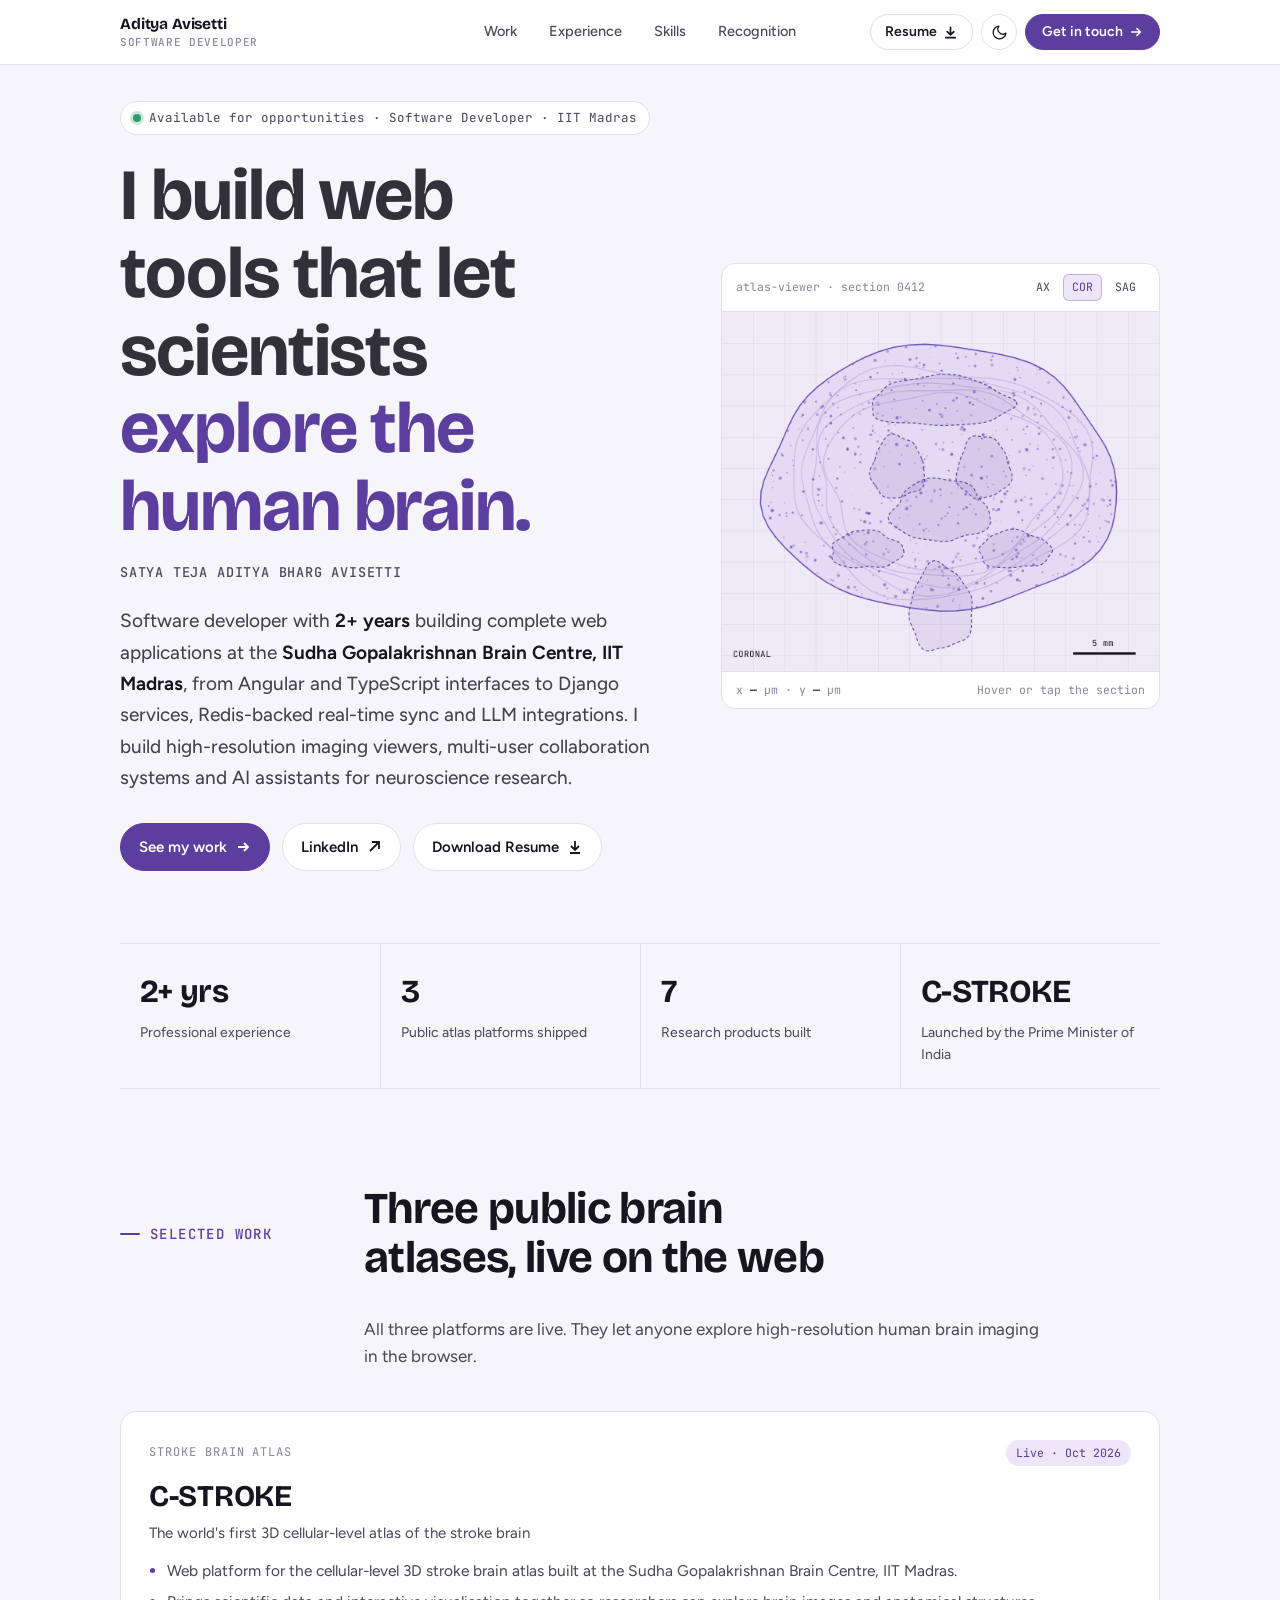
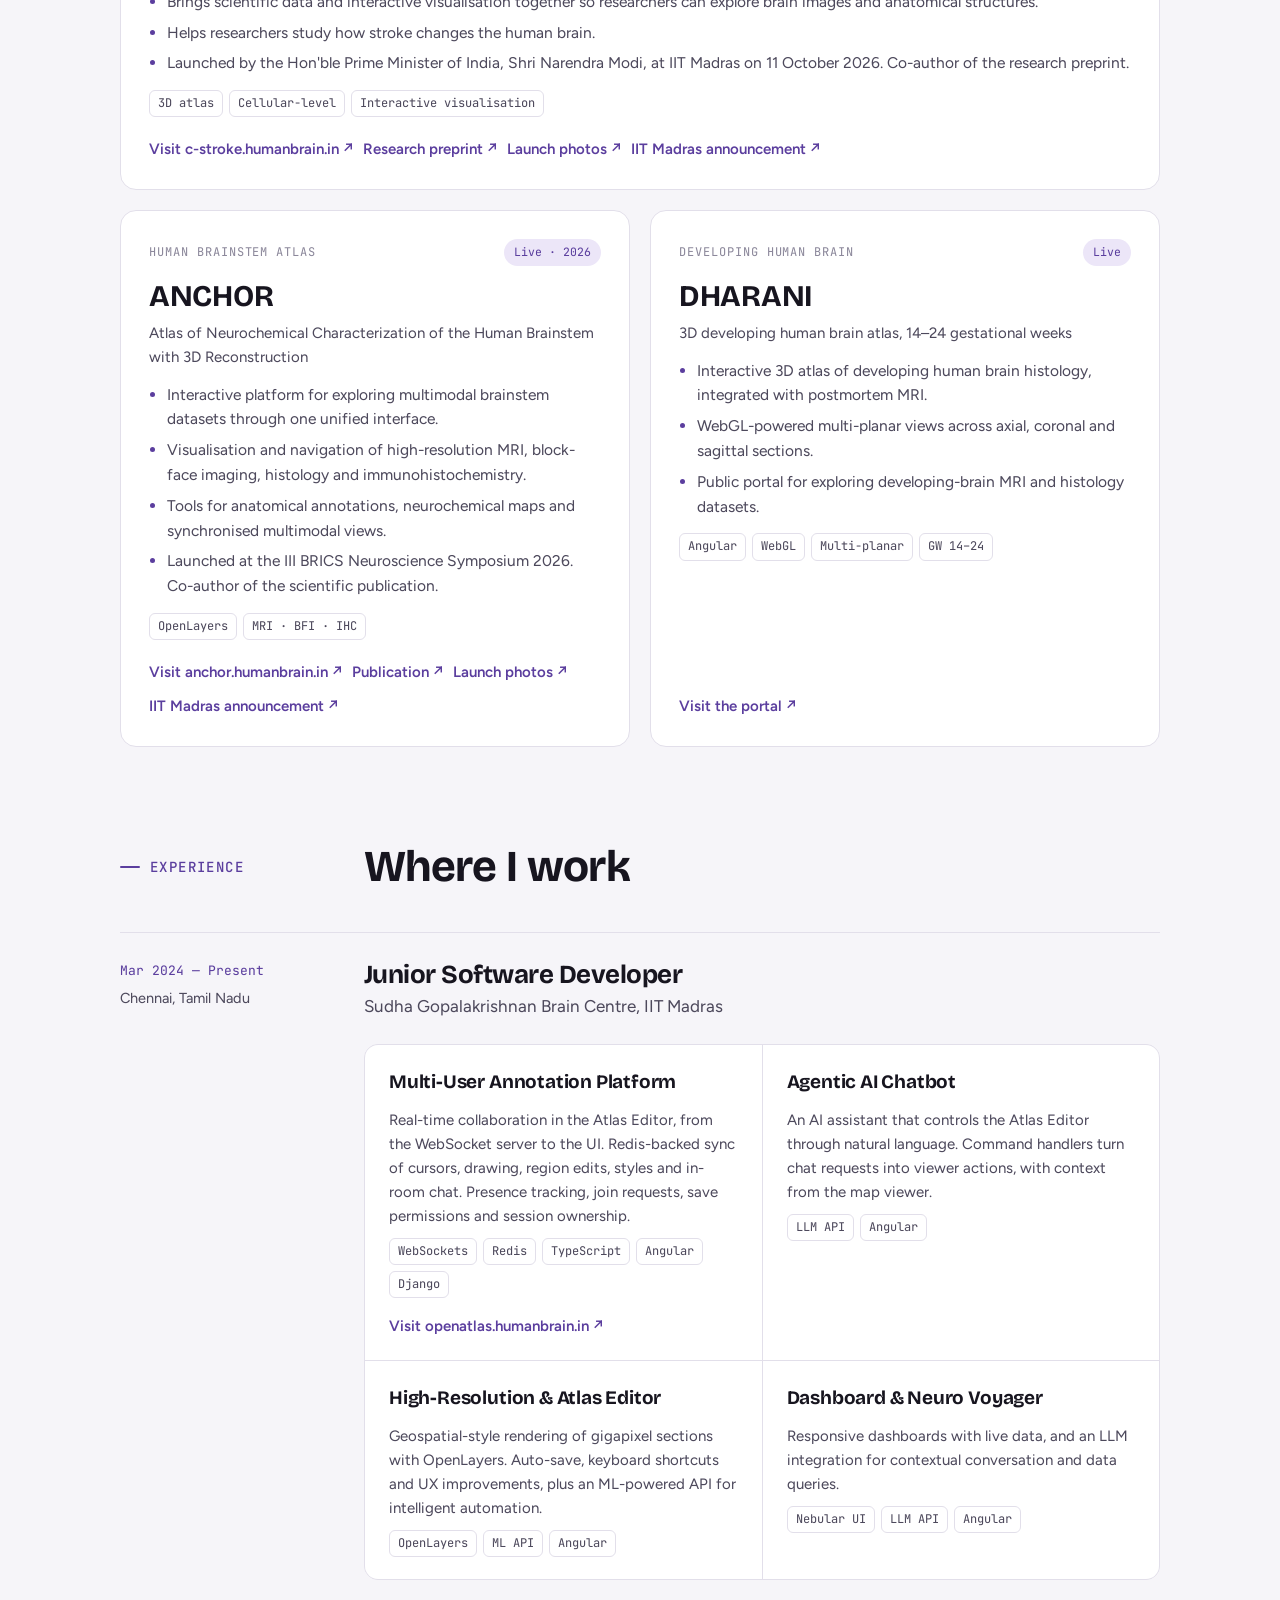
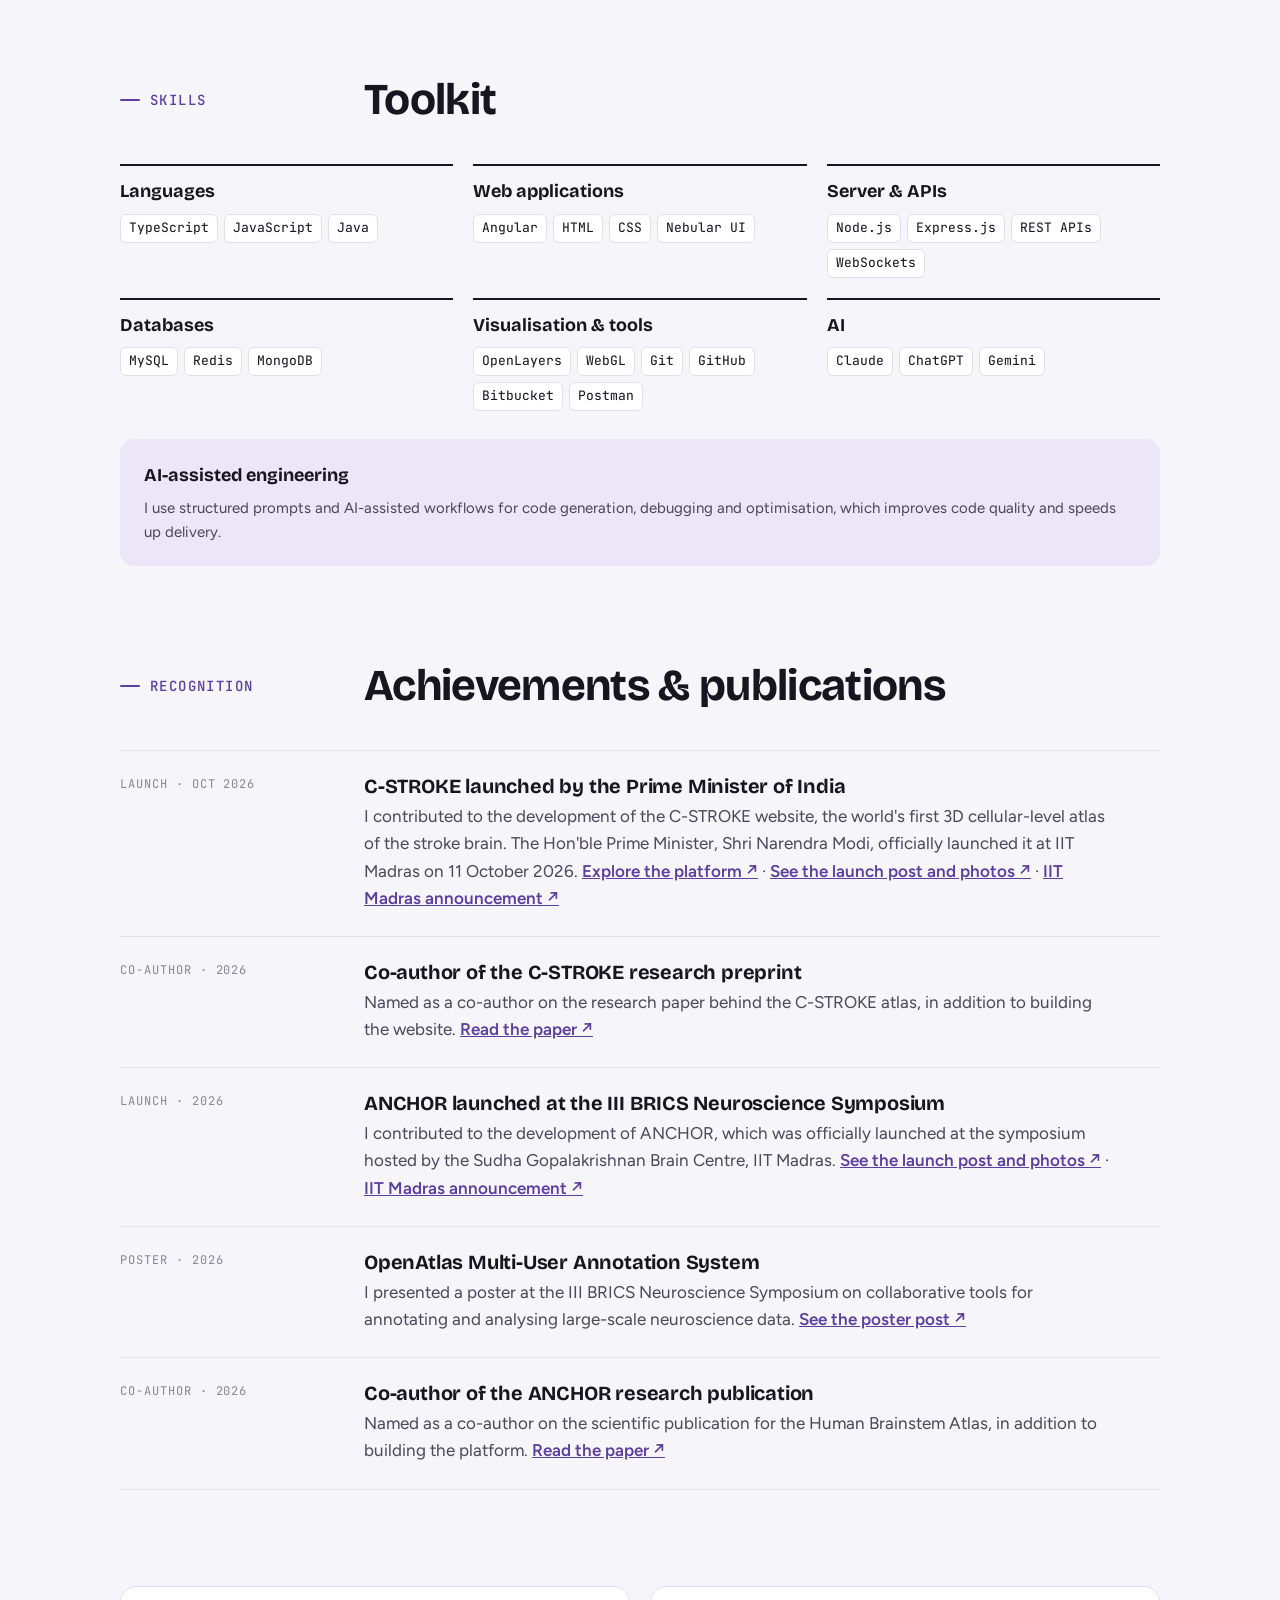
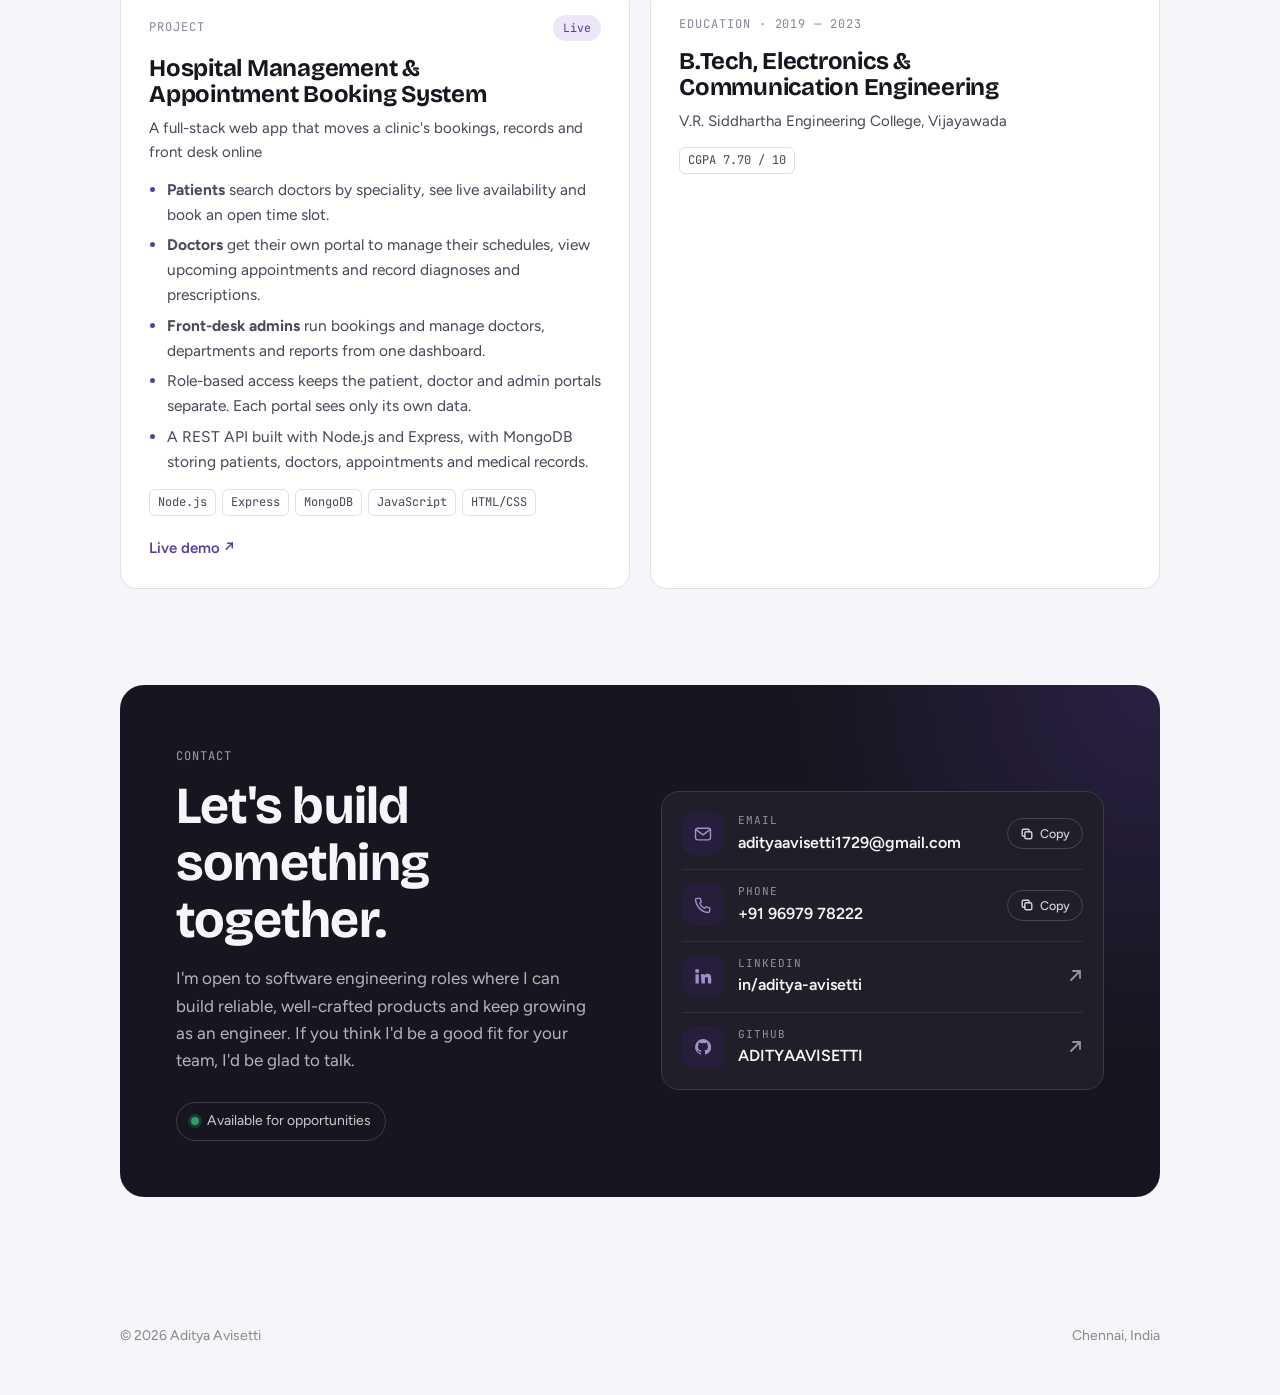
==== commit aa4227af: "Add live demo link to hospital management project" ====
--- a/index.html
+++ b/index.html
@@ -482,7 +482,10 @@
       <h2 id="more-heading" class="sr-only">Side project and education</h2>
       <div class="container two-col">
         <article class="card">
-          <span class="label">Project</span>
+          <div class="card-top">
+            <span class="label">Project</span>
+            <span class="pill">Live</span>
+          </div>
           <h3 class="small">Hospital Management &amp; Appointment Booking System</h3>
           <p class="card-subtitle">A full-stack web app that moves a clinic's bookings, records and front desk online</p>
           <ul>
@@ -499,6 +502,9 @@
             <span class="tag">JavaScript</span>
             <span class="tag">HTML/CSS</span>
           </div>
+          <div class="links">
+            <a href="https://hospital-management-8yoc.onrender.com" target="_blank" rel="noopener">Live demo ↗</a>
+          </div>
         </article>
 
         <article class="card">
